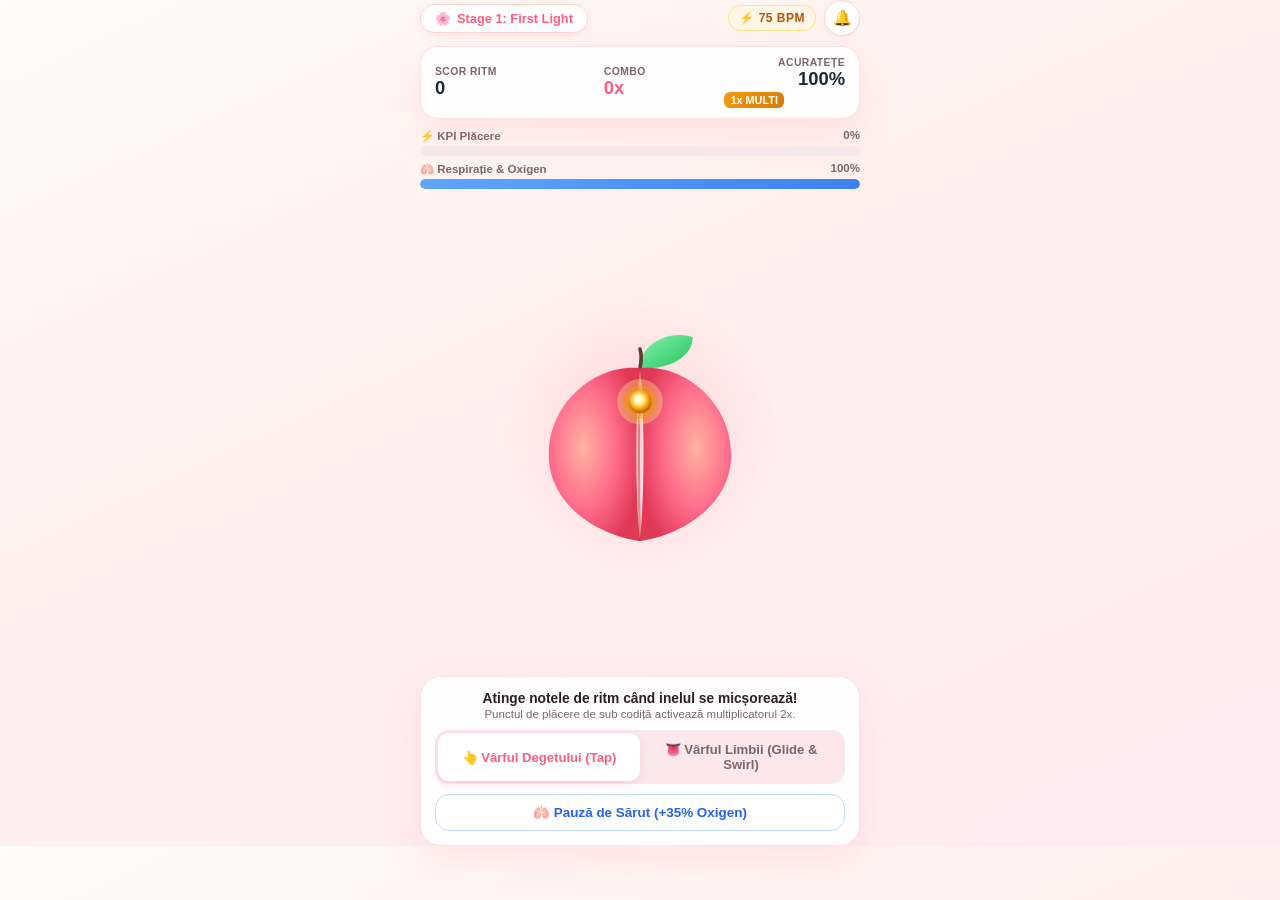
==== peach-sensory-symphony.html @ c65e5001 "Add files via upload" ====
<!DOCTYPE html>
<html lang="ro">
<head>
  <meta charset="UTF-8">
  <meta name="viewport" content="width=device-width, initial-scale=1.0, maximum-scale=1.0, user-scalable=no, viewport-fit=cover">
  <title>Peach Sensory Symphony • Rhythm & Mastery</title>
  <style>
/* style.css - Luxury Pastel Rhythm Aesthetics for Peach Sensory Symphony */

:root {
  --bg-gradient: linear-gradient(155deg, #fffbf8 0%, #fff0ec 40%, #ffebf3 100%);
  --card-bg: rgba(255, 255, 255, 0.9);
  --card-border: rgba(255, 210, 215, 0.7);
  --shadow-main: 0 14px 35px rgba(255, 130, 140, 0.15);
  
  --primary-rose: #ff5e7e;
  --peach-warm: #ff8a7a;
  --gold-shimmer: #f59e0b;
  --gold-glow: rgba(245, 158, 11, 0.45);
  --mint-accent: #10b981;
  --danger-breath: #ef4444;
  --text-dark: #2e1c20;
  --text-muted: #7d656a;
  
  --font-main: -apple-system, BlinkMacSystemFont, "Segoe UI", Roboto, "Helvetica Neue", sans-serif;
  --font-serif: "Playfair Display", Georgia, serif;
}

* {
  box-sizing: border-box;
  margin: 0;
  padding: 0;
  -webkit-tap-highlight-color: transparent;
  user-select: none;
  -webkit-user-select: none;
}

body {
  font-family: var(--font-main);
  background: var(--bg-gradient);
  color: var(--text-dark);
  min-height: 100vh;
  min-height: -webkit-fill-available;
  display: flex;
  justify-content: center;
  align-items: center;
  padding: env(safe-area-inset-top, 12px) 14px env(safe-area-inset-bottom, 16px) 14px;
  overflow-x: hidden;
  touch-action: manipulation;
}

#symphony-app {
  width: 100%;
  max-width: 440px;
  min-height: 94vh;
  display: flex;
  flex-direction: column;
  justify-content: space-between;
  position: relative;
}

/* ========================================= */
/* TOP HUD: STAGE, BPM & DASHBOARD           */
/* ========================================= */
.top-hud {
  display: flex;
  flex-direction: column;
  gap: 10px;
  margin-bottom: 8px;
}

.hud-header-row {
  display: flex;
  justify-content: space-between;
  align-items: center;
}

.stage-pill {
  background: #ffffff;
  border: 1.5px solid #ffd4cc;
  padding: 6px 14px;
  border-radius: 20px;
  font-size: 0.8rem;
  font-weight: 800;
  color: var(--primary-rose);
  box-shadow: 0 2px 8px rgba(255, 94, 126, 0.12);
  display: flex;
  align-items: center;
  gap: 6px;
}

.hud-actions {
  display: flex;
  align-items: center;
  gap: 8px;
}

.bpm-indicator {
  background: #fff6e5;
  border: 1px solid #fde68a;
  color: #b45309;
  font-size: 0.75rem;
  font-weight: 800;
  padding: 5px 10px;
  border-radius: 12px;
  letter-spacing: 0.5px;
}

.icon-button {
  background: #ffffff;
  border: 1px solid #ffd4cc;
  border-radius: 50%;
  width: 36px;
  height: 36px;
  display: flex;
  align-items: center;
  justify-content: center;
  cursor: pointer;
  font-size: 0.95rem;
  box-shadow: 0 2px 6px rgba(0,0,0,0.04);
}

.icon-button:active {
  transform: scale(0.92);
}

/* Score, Combo & Accuracy Grid */
.stats-dashboard {
  background: var(--card-bg);
  backdrop-filter: blur(14px);
  border: 1px solid var(--card-border);
  border-radius: 18px;
  padding: 10px 14px;
  display: grid;
  grid-template-columns: 1.4fr 1fr 1fr;
  align-items: center;
  box-shadow: var(--shadow-main);
}

.stat-box {
  display: flex;
  flex-direction: column;
}

.stat-label {
  font-size: 0.65rem;
  font-weight: 700;
  color: var(--text-muted);
  text-transform: uppercase;
  letter-spacing: 0.4px;
}

.stat-value {
  font-size: 1.15rem;
  font-weight: 800;
  color: #1f2937;
  font-variant-numeric: tabular-nums;
}

.stat-box.combo .stat-value {
  color: var(--primary-rose);
  transition: transform 0.1s;
}

.stat-box.combo.hype .stat-value {
  animation: comboPulse 0.4s ease;
  color: #ec4899;
}

@keyframes comboPulse {
  0% { transform: scale(1); }
  50% { transform: scale(1.25); }
  100% { transform: scale(1); }
}

.multiplier-tag {
  background: linear-gradient(135deg, #f59e0b 0%, #d97706 100%);
  color: white;
  font-size: 0.68rem;
  font-weight: 800;
  padding: 2px 6px;
  border-radius: 6px;
  align-self: flex-start;
  margin-top: 2px;
}

/* Dual Resource Gauges (Pleasure/KPI & Breath) */
.gauges-container {
  display: flex;
  flex-direction: column;
  gap: 6px;
}

.gauge-wrap {
  display: flex;
  flex-direction: column;
  gap: 3px;
}

.gauge-header {
  display: flex;
  justify-content: space-between;
  font-size: 0.72rem;
  font-weight: 700;
  color: var(--text-muted);
}

.gauge-bar-bg {
  height: 10px;
  background: #f5e8e8;
  border-radius: 8px;
  overflow: hidden;
  position: relative;
}

.gauge-bar-fill {
  height: 100%;
  border-radius: 8px;
  transition: width 0.2s cubic-bezier(0.1, 0.6, 0.3, 1);
}

.gauge-bar-fill.pleasure {
  background: linear-gradient(90deg, #ff9a8b 0%, #ff5e7e 60%, #ff70a6 100%);
  width: 0%;
}

.gauge-bar-fill.breath {
  background: linear-gradient(90deg, #60a5fa 0%, #3b82f6 100%);
  width: 100%;
}

.gauge-bar-fill.breath.danger {
  background: var(--danger-breath);
  animation: shakeWarning 0.6s infinite ease-in-out;
}

@keyframes shakeWarning {
  0%, 100% { opacity: 1; }
  50% { opacity: 0.65; }
}

/* ========================================= */
/* CENTER RHYTHM STAGE: THE SENSORY PEACH    */
/* ========================================= */
.rhythm-stage {
  flex: 1;
  display: flex;
  flex-direction: column;
  align-items: center;
  justify-content: center;
  position: relative;
  min-height: 310px;
  touch-action: none;
}

/* Dynamic Aura around the peach */
.peach-ambient-aura {
  position: absolute;
  width: 280px;
  height: 280px;
  border-radius: 50%;
  background: radial-gradient(circle, rgba(255, 140, 160, 0.28) 0%, rgba(255, 230, 235, 0) 70%);
  animation: ambientBeat 1.8s infinite ease-in-out;
  pointer-events: none;
}

@keyframes ambientBeat {
  0%, 100% { transform: scale(1); opacity: 0.6; }
  50% { transform: scale(1.1); opacity: 0.9; }
}

/* SVG Peach Interactive Container */
.peach-interactive-wrap {
  width: 240px;
  height: 240px;
  position: relative;
  z-index: 2;
  cursor: pointer;
  transition: transform 0.1s ease;
}

.peach-interactive-wrap.jiggle {
  animation: peachBounce 0.25s cubic-bezier(0.18, 0.89, 0.32, 1.28);
}

@keyframes peachBounce {
  0% { transform: scale(1, 1); }
  40% { transform: scale(1.08, 0.92); }
  75% { transform: scale(0.95, 1.05); }
  100% { transform: scale(1, 1); }
}

/* Left & Right Cheeks */
.cheek-zone {
  cursor: pointer;
  transition: fill 0.15s, filter 0.15s;
}

.cheek-zone:active {
  filter: brightness(1.12);
}

/* ========================================= */
/* THE PLEASURE SPOT (CENTRAL JEWEL BELOW STEM) */
/* ========================================= */
.pleasure-spot-group {
  cursor: pointer;
  position: relative;
}

.pleasure-spot-aura {
  transform-origin: 100px 72px;
  animation: pleasurePulse 1.6s infinite ease-in-out;
}

@keyframes pleasurePulse {
  0%, 100% { transform: scale(1); opacity: 0.7; }
  50% { transform: scale(1.35); opacity: 1; filter: drop-shadow(0 0 10px #f59e0b); }
}

.pleasure-spot-core {
  fill: radial-gradient(circle, #fff3b0 0%, #f59e0b 60%, #d97706 100%);
  filter: drop-shadow(0 2px 6px rgba(217, 119, 6, 0.5));
  transition: transform 0.1s, fill 0.2s;
}

.pleasure-spot-core:active {
  transform: scale(0.92);
}

.pleasure-spot-core.overheated {
  fill: #dc2626 !important;
  animation: burnFlicker 0.4s infinite alternate;
}

@keyframes burnFlicker {
  from { filter: drop-shadow(0 0 12px #dc2626); }
  to { filter: drop-shadow(0 0 4px #b91c1c); }
}

/* Swirl Guide Rotation Ring for Pleasure Spot */
.swirl-guide-ring {
  position: absolute;
  top: 52px;
  left: 80px;
  width: 40px;
  height: 40px;
  border: 2px dashed #f59e0b;
  border-radius: 50%;
  pointer-events: none;
  animation: rotateSwirl 3s linear infinite;
  display: none;
}

@keyframes rotateSwirl {
  from { transform: rotate(0deg); }
  to { transform: rotate(360deg); }
}

/* Rating Popups (PERFECT / GREAT / MISS) */
.rating-popup {
  position: absolute;
  top: 40%;
  left: 50%;
  transform: translate(-50%, -50%);
  font-weight: 900;
  font-size: 1.4rem;
  letter-spacing: 1px;
  pointer-events: none;
  z-index: 50;
  animation: ratingAnim 0.6s ease-out forwards;
}

.rating-popup.perfect {
  color: #f59e0b;
  text-shadow: 0 2px 12px rgba(245, 158, 11, 0.5);
}

.rating-popup.great {
  color: #10b981;
  text-shadow: 0 2px 10px rgba(16, 185, 129, 0.4);
}

.rating-popup.miss {
  color: #ef4444;
  text-shadow: 0 2px 10px rgba(239, 68, 68, 0.4);
}

.rating-popup.overheat {
  color: #b91c1c;
  background: #fee2e2;
  border: 1px solid #fca5a5;
  padding: 4px 10px;
  border-radius: 12px;
  font-size: 0.9rem;
}

@keyframes ratingAnim {
  0% { transform: translate(-50%, -30%) scale(0.6); opacity: 0; }
  35% { transform: translate(-50%, -55%) scale(1.2); opacity: 1; }
  100% { transform: translate(-50%, -85%) scale(1); opacity: 0; }
}

/* Approach Ring for Rhythm Nodes */
.rhythm-approach-ring {
  position: absolute;
  border-radius: 50%;
  border: 2.5px solid var(--primary-rose);
  pointer-events: none;
  z-index: 20;
  box-shadow: 0 0 10px rgba(255, 94, 126, 0.4);
}

/* ========================================= */
/* BOTTOM CONTROLS: TOOLS & ABILITIES        */
/* ========================================= */
.bottom-controls-card {
  background: var(--card-bg);
  backdrop-filter: blur(14px);
  border: 1px solid var(--card-border);
  border-radius: 20px;
  padding: 14px;
  box-shadow: var(--shadow-main);
  margin-top: 8px;
}

.instruction-bar {
  text-align: center;
  margin-bottom: 10px;
}

.instruction-title {
  font-size: 0.86rem;
  font-weight: 800;
  color: var(--text-dark);
}

.instruction-sub {
  font-size: 0.72rem;
  color: var(--text-muted);
  margin-top: 2px;
}

/* Tool Segmented Toggle (👆 Deget vs 👅 Limbă) */
.tool-selector-bar {
  display: flex;
  background: #fae8eb;
  padding: 3px;
  border-radius: 14px;
  margin-bottom: 10px;
}

.tool-tab-btn {
  flex: 1;
  padding: 9px;
  border: none;
  background: transparent;
  border-radius: 11px;
  font-size: 0.82rem;
  font-weight: 700;
  color: var(--text-muted);
  cursor: pointer;
  display: flex;
  align-items: center;
  justify-content: center;
  gap: 6px;
  transition: all 0.2s;
}

.tool-tab-btn.active {
  background: #ffffff;
  color: var(--primary-rose);
  box-shadow: 0 3px 8px rgba(255, 94, 126, 0.18);
}

/* Catch Breath / Recovery Button */
.btn-breath-recovery {
  width: 100%;
  background: #ffffff;
  color: #2563eb;
  border: 1.5px solid #bfdbfe;
  border-radius: 14px;
  padding: 10px;
  font-size: 0.84rem;
  font-weight: 700;
  display: flex;
  align-items: center;
  justify-content: center;
  gap: 6px;
  cursor: pointer;
  transition: background 0.15s;
}

.btn-breath-recovery:active {
  background: #eff6ff;
}

/* Next Level Action Button */
.btn-level-action {
  width: 100%;
  background: linear-gradient(135deg, #ff5e7e 0%, #ff8a7a 100%);
  color: white;
  border: none;
  border-radius: 16px;
  padding: 13px;
  font-size: 0.95rem;
  font-weight: 800;
  display: flex;
  align-items: center;
  justify-content: center;
  gap: 8px;
  cursor: pointer;
  box-shadow: 0 6px 18px rgba(255, 94, 126, 0.35);
  margin-top: 8px;
  transition: transform 0.15s;
}

.btn-level-action:active {
  transform: scale(0.97);
}

/* Particles Canvas */
#particles-canvas {
  position: fixed;
  top: 0; left: 0;
  width: 100vw; height: 100vh;
  pointer-events: none;
  z-index: 9999;
}

/* ========================================= */
/* VICTORY & GRADE CERTIFICATE MODAL         */
/* ========================================= */
.modal-overlay {
  display: none;
  position: fixed;
  top: 0; left: 0; right: 0; bottom: 0;
  background: rgba(35, 20, 25, 0.75);
  backdrop-filter: blur(8px);
  z-index: 20000;
  justify-content: center;
  align-items: center;
  padding: 16px;
}

.modal-overlay.open {
  display: flex;
}

.cert-card {
  background: #fffdfa;
  width: 100%;
  max-width: 390px;
  border-radius: 24px;
  padding: 22px 18px;
  border: 2px solid #ecd7b7;
  box-shadow: 0 20px 50px rgba(0, 0, 0, 0.3);
  text-align: center;
  animation: certPop 0.35s cubic-bezier(0.18, 0.89, 0.32, 1.28);
}

@keyframes certPop {
  0% { transform: scale(0.85); opacity: 0; }
  100% { transform: scale(1); opacity: 1; }
}

.rank-badge {
  display: inline-block;
  background: linear-gradient(135deg, #f59e0b 0%, #d97706 100%);
  color: white;
  font-size: 1.1rem;
  font-weight: 900;
  padding: 6px 18px;
  border-radius: 20px;
  margin-bottom: 12px;
  box-shadow: 0 4px 15px rgba(245, 158, 11, 0.4);
}

.cert-title {
  font-family: var(--font-serif);
  font-size: 1.35rem;
  font-weight: 800;
  color: #3b2212;
  margin-bottom: 6px;
}

.cert-subtitle {
  font-size: 0.82rem;
  color: #6b4d3d;
  line-height: 1.45;
  margin-bottom: 14px;
}

.stats-summary-grid {
  display: grid;
  grid-template-columns: 1fr 1fr 1fr;
  background: #fff7eb;
  border: 1px solid #fed7aa;
  border-radius: 14px;
  padding: 10px;
  margin-bottom: 14px;
}

.summary-item {
  display: flex;
  flex-direction: column;
}

.summary-item .num {
  font-size: 1.1rem;
  font-weight: 800;
  color: #b45309;
}

.summary-item .desc {
  font-size: 0.65rem;
  font-weight: 700;
  color: #92400e;
  text-transform: uppercase;
}

.signature-box {
  background: #ffffff;
  border: 1.5px dashed #fed7aa;
  border-radius: 12px;
  padding: 6px;
  margin-bottom: 14px;
}

#signature-canvas {
  width: 100%;
  height: 75px;
  display: block;
  touch-action: none;
}

</style>
  <link rel="preconnect" href="https://fonts.googleapis.com">
  <link rel="preconnect" href="https://fonts.gstatic.com" crossorigin>
  <link href="https://fonts.googleapis.com/css2?family=Playfair+Display:ital,wght@0,700;0,900;1,600&display=swap" rel="stylesheet">
  <meta name="apple-mobile-web-app-capable" content="yes">
  <meta name="apple-mobile-web-app-status-bar-style" content="black-translucent">
  <meta name="theme-color" content="#fff8f5">
</head>
<body>

  <!-- Background Particle Effects Layer -->
  <canvas id="particles-canvas"></canvas>

  <div id="symphony-app">
    <!-- ========================================= -->
    <!-- TOP HUD: STAGE, BPM & LIVE STATS          -->
    <!-- ========================================= -->
    <header class="top-hud">
      <div class="hud-header-row">
        <div class="stage-pill" id="stage-pill">
          <span>🌸</span>
          <span id="stage-title-text">Stage 1: First Light</span>
        </div>
        <div class="hud-actions">
          <div class="bpm-indicator" id="bpm-indicator">⚡ 75 BPM</div>
          <button id="btn-audio-toggle" class="icon-button" title="Sunet">🔔</button>
        </div>
      </div>

      <!-- Stats: Score, Combo & Accuracy -->
      <div class="stats-dashboard">
        <div class="stat-box">
          <span class="stat-label">Scor Ritm</span>
          <span class="stat-value" id="val-score">0</span>
        </div>

        <div class="stat-box combo" id="stat-combo-box">
          <span class="stat-label">Combo</span>
          <span class="stat-value" id="val-combo">0x</span>
        </div>

        <div class="stat-box" style="align-items: flex-end;">
          <span class="stat-label">Acuratețe</span>
          <span class="stat-value" id="val-accuracy">100%</span>
          <span class="multiplier-tag" id="val-multiplier">1x MULTI</span>
        </div>
      </div>

      <!-- Dual Resource Gauges: Pleasure / KPI & Breath -->
      <div class="gauges-container">
        <div class="gauge-wrap">
          <div class="gauge-header">
            <span>⚡ KPI Plăcere</span>
            <span id="label-kpi-val">0%</span>
          </div>
          <div class="gauge-bar-bg">
            <div id="bar-pleasure" class="gauge-bar-fill pleasure"></div>
          </div>
        </div>

        <div class="gauge-wrap">
          <div class="gauge-header">
            <span>🫁 Respirație & Oxigen</span>
            <span id="label-breath-val">100%</span>
          </div>
          <div class="gauge-bar-bg">
            <div id="bar-breath" class="gauge-bar-fill breath"></div>
          </div>
        </div>
      </div>
    </header>

    <!-- ========================================= -->
    <!-- CENTER STAGE: THE SENSORY PEACH           -->
    <!-- ========================================= -->
    <main class="rhythm-stage" id="rhythm-stage">
      <div class="peach-ambient-aura"></div>

      <!-- Rating Popup Feedback Container (*PERFECT!*, *GREAT!*, *MISS*) -->
      <div id="rating-container"></div>

      <!-- Rhythm Approach Rings & Node Layer -->
      <div id="rhythm-nodes-layer" style="position:absolute; width:100%; height:100%; pointer-events:none; z-index:15;"></div>

      <div class="peach-interactive-wrap" id="peach-interactive-wrap">
        <svg viewBox="0 0 200 200" width="100%" height="100%" id="peach-svg">
          <defs>
            <!-- Gradient for Left Cheek -->
            <radialGradient id="grad-left" cx="38%" cy="46%" r="65%">
              <stop offset="0%" stop-color="#ffb3a1" />
              <stop offset="55%" stop-color="#ff6b8b" />
              <stop offset="100%" stop-color="#e03856" />
            </radialGradient>

            <!-- Gradient for Right Cheek -->
            <radialGradient id="grad-right" cx="62%" cy="46%" r="65%">
              <stop offset="0%" stop-color="#ffb3a1" />
              <stop offset="55%" stop-color="#ff6b8b" />
              <stop offset="100%" stop-color="#e03856" />
            </radialGradient>

            <!-- Gold/Pearl Shimmer for the Pleasure Spot -->
            <radialGradient id="grad-pleasure-spot" cx="45%" cy="40%" r="60%">
              <stop offset="0%" stop-color="#ffffff" />
              <stop offset="35%" stop-color="#fef08a" />
              <stop offset="70%" stop-color="#f59e0b" />
              <stop offset="100%" stop-color="#b45309" />
            </radialGradient>

            <!-- Leaf Gradient -->
            <linearGradient id="grad-leaf" x1="0%" y1="0%" x2="100%" y2="100%">
              <stop offset="0%" stop-color="#86efac" />
              <stop offset="100%" stop-color="#22c55e" />
            </linearGradient>
          </defs>

          <!-- Stem & Leaf -->
          <g class="peach-stem-group">
            <path d="M 100 46 C 100 24, 126 14, 144 20 C 144 36, 124 48, 100 46 Z" fill="url(#grad-leaf)" />
            <path d="M 100 46 Q 102 36 100 30" stroke="#5c3d2e" stroke-width="3" stroke-linecap="round" fill="none" />
          </g>

          <!-- Zone 1: Left Cheek (🍓) -->
          <path id="peach-left" class="cheek-zone"
                d="M 100 46 C 64 42, 24 74, 24 118 C 24 162, 68 186, 100 190 C 96 150, 96 82, 100 46 Z"
                fill="url(#grad-left)" />

          <!-- Zone 2: Right Cheek (🍑) -->
          <path id="peach-right" class="cheek-zone"
                d="M 100 46 C 136 42, 176 74, 176 118 C 176 162, 132 186, 100 190 C 104 150, 104 82, 100 46 Z"
                fill="url(#grad-right)" />

          <!-- Central Cleft Shadow -->
          <path d="M 100 46 Q 98 118 100 190" stroke="#b91c1c" stroke-width="2" fill="none" opacity="0.45" />

          <!-- ============================================== -->
          <!-- ZONE 3: THE PLEASURE SPOT (RIGHT BELOW STEM)   -->
          <!-- ============================================== -->
          <g id="pleasure-spot-group" class="pleasure-spot-group">
            <!-- Pulsing Golden Aura -->
            <circle class="pleasure-spot-aura" cx="100" cy="74" r="19" fill="#fef08a" opacity="0.35" />
            <circle class="pleasure-spot-aura" cx="100" cy="74" r="14" fill="#f59e0b" opacity="0.45" />

            <!-- Core Jewel Spot -->
            <circle id="pleasure-spot-core" class="pleasure-spot-core" cx="100" cy="74" r="9.5" fill="url(#grad-pleasure-spot)" />

            <!-- Star Highlight -->
            <circle cx="98" cy="71.5" r="2.2" fill="#ffffff" opacity="0.9" />
          </g>
        </svg>

        <!-- Swirl Guide Ring Overlay for Stage 2+ -->
        <div id="swirl-guide-ring" class="swirl-guide-ring"></div>
      </div>
    </main>

    <!-- ========================================= -->
    <!-- BOTTOM CONTROLS & DYNAMIC INSTRUCTIONS    -->
    <!-- ========================================= -->
    <footer class="bottom-controls-card">
      <div class="instruction-bar">
        <div class="instruction-title" id="instruction-title">Atinge notele de ritm când inelul se micșorează!</div>
        <div class="instruction-sub" id="instruction-sub">Punctul de plăcere de sub codiță activează multiplicatorul 2x.</div>
      </div>

      <!-- Tool Switcher: 👆 Deget vs 👅 Limbă -->
      <div class="tool-selector-bar">
        <button id="tab-finger" class="tool-tab-btn active">
          <span>👆 Vârful Degetului (Tap)</span>
        </button>
        <button id="tab-tongue" class="tool-tab-btn">
          <span>👅 Vârful Limbii (Glide & Swirl)</span>
        </button>
      </div>

      <!-- Breath Catch Button -->
      <button id="btn-breath-catch" class="btn-breath-recovery">
        <span>🫁 Pauză de Sărut (+35% Oxigen)</span>
      </button>

      <!-- Stage Progression Button -->
      <button id="btn-next-stage" class="btn-level-action" style="display: none;">
        <span id="btn-next-stage-text">Treci la Etapa Următoare</span>
        <span>✨</span>
      </button>
    </footer>
  </div>

  <!-- ========================================= -->
  <!-- VICTORY & GRADE CERTIFICATE MODAL         -->
  <!-- ========================================= -->
  <div class="modal-overlay" id="victory-modal">
    <div class="cert-card">
      <div class="rank-badge" id="modal-rank-badge">★ S RANK • EXCELLENT ★</div>
      <h2 class="cert-title">Acord de Ritm Îndeplinit</h2>
      <p class="cert-subtitle">
        Toate cele 5 etape ale simfoniei senzoriale au fost desăvârșite! KPI 100% atins cu brio.
      </p>

      <div class="stats-summary-grid">
        <div class="summary-item">
          <span class="num" id="modal-final-score">0</span>
          <span class="desc">Scor Total</span>
        </div>
        <div class="summary-item">
          <span class="num" id="modal-max-combo">0x</span>
          <span class="desc">Max Combo</span>
        </div>
        <div class="summary-item">
          <span class="num" id="modal-final-accuracy">100%</span>
          <span class="desc">Acuratețe</span>
        </div>
      </div>

      <div class="signature-box">
        <div style="font-size:0.75rem; color:#8d6e63; font-weight:700; margin-bottom:4px; display:flex; justify-content:space-between;">
          <span>Semnătura Clientului Activ (Otter):</span>
          <button id="btn-clear-sig" style="background:none; border:none; color:var(--primary-rose); font-size:0.75rem; font-weight:700; cursor:pointer;">Șterge</button>
        </div>
        <canvas id="signature-canvas" width="340" height="75"></canvas>
      </div>

      <button id="btn-sign-complete" class="btn-level-action" style="width:100%; margin-top:0;">
        <span>Aprobă & Validează Parteneriatul</span>
        <span>💮</span>
      </button>
    </div>
  </div>

  <!-- Scripts -->
  <script>
// audio.js - Advanced Procedural Synthesizer & Rhythm Engine for Peach Sensory Symphony

class SymphonyAudioEngine {
  constructor() {
    this.ctx = null;
    this.isMuted = false;
    this.bpm = 75;
    this.isPlayingBeat = false;
    this.beatInterval = null;
    this.currentStep = 0;
  }

  init() {
    if (!this.ctx) {
      const AudioContext = window.AudioContext || window.webkitAudioContext;
      this.ctx = new AudioContext();
    }
    if (this.ctx.state === 'suspended') {
      this.ctx.resume();
    }
  }

  toggleMute() {
    this.isMuted = !this.isMuted;
    if (this.isMuted && this.isPlayingBeat) {
      this.stopBeatLoop();
    }
    return this.isMuted;
  }

  setBPM(newBPM) {
    this.bpm = newBPM;
    if (this.isPlayingBeat) {
      this.stopBeatLoop();
      this.startBeatLoop();
    }
  }

  // --- Procedural Rhythm Percussion & Harmony ---

  playKick(time) {
    if (this.isMuted) return;
    const osc = this.ctx.createOscillator();
    const gain = this.ctx.createGain();

    osc.type = 'sine';
    osc.frequency.setValueAtTime(120, time);
    osc.frequency.exponentialRampToValueAtTime(32, time + 0.18);

    gain.gain.setValueAtTime(0.35, time);
    gain.gain.exponentialRampToValueAtTime(0.001, time + 0.18);

    osc.connect(gain);
    gain.connect(this.ctx.destination);

    osc.start(time);
    osc.stop(time + 0.18);
  }

  playSnare(time) {
    if (this.isMuted) return;
    // Noise buffer for snap
    const bufferSize = this.ctx.sampleRate * 0.08;
    const buffer = this.ctx.createBuffer(1, bufferSize, this.ctx.sampleRate);
    const data = buffer.getChannelData(0);
    for (let i = 0; i < bufferSize; i++) {
      data[i] = Math.random() * 2 - 1;
    }
    const noise = this.ctx.createBufferSource();
    noise.buffer = buffer;

    const noiseGain = this.ctx.createGain();
    noiseGain.gain.setValueAtTime(0.2, time);
    noiseGain.gain.exponentialRampToValueAtTime(0.01, time + 0.08);

    noise.connect(noiseGain);
    noiseGain.connect(this.ctx.destination);
    noise.start(time);
  }

  playChordPad(step, time) {
    if (this.isMuted) return;
    // Warm morning lo-fi progression: Fmaj7 -> Cmaj7 -> Dm7 -> Gsus4
    const progressions = [
      [349.23, 440.00, 523.25, 659.25], // Fmaj7
      [261.63, 329.63, 392.00, 493.88], // Cmaj7
      [293.66, 349.23, 440.00, 523.25], // Dm7
      [392.00, 440.00, 523.25, 587.33]  // Gsus4
    ];
    const chord = progressions[Math.floor((step / 4) % 4)];
    chord.forEach((freq, idx) => {
      const osc = this.ctx.createOscillator();
      const gain = this.ctx.createGain();

      osc.type = 'triangle';
      osc.frequency.setValueAtTime(freq, time);

      gain.gain.setValueAtTime(0.04, time);
      gain.gain.exponentialRampToValueAtTime(0.0001, time + 0.6);

      osc.connect(gain);
      gain.connect(this.ctx.destination);

      osc.start(time);
      osc.stop(time + 0.6);
    });
  }

  startBeatLoop() {
    if (this.isPlayingBeat) return;
    this.init();
    this.isPlayingBeat = true;

    const intervalMs = (60 / this.bpm) * 1000;
    this.beatInterval = setInterval(() => {
      if (this.isMuted) return;
      const now = this.ctx.currentTime;
      const step = this.currentStep % 16;

      // Kick on beats 0, 4, 8, 12
      if (step % 4 === 0) {
        this.playKick(now);
      }
      // Snare on beats 2, 6, 10, 14
      if (step % 4 === 2) {
        this.playSnare(now);
      }
      // Chord pad every 4 beats
      if (step % 4 === 0) {
        this.playChordPad(step, now);
      }

      this.currentStep++;
    }, intervalMs);
  }

  stopBeatLoop() {
    this.isPlayingBeat = false;
    if (this.beatInterval) {
      clearInterval(this.beatInterval);
      this.beatInterval = null;
    }
  }

  // --- Hit Rating Sound Effects ---

  playPerfectHit() {
    if (this.isMuted) return;
    this.init();
    const now = this.ctx.currentTime;

    const osc = this.ctx.createOscillator();
    const gain = this.ctx.createGain();

    osc.type = 'sine';
    osc.frequency.setValueAtTime(783.99, now); // G5
    osc.frequency.exponentialRampToValueAtTime(1046.50, now + 0.08); // C6

    gain.gain.setValueAtTime(0.28, now);
    gain.gain.exponentialRampToValueAtTime(0.001, now + 0.15);

    osc.connect(gain);
    gain.connect(this.ctx.destination);

    osc.start(now);
    osc.stop(now + 0.15);
  }

  playGreatHit() {
    if (this.isMuted) return;
    this.init();
    const now = this.ctx.currentTime;

    const osc = this.ctx.createOscillator();
    const gain = this.ctx.createGain();

    osc.type = 'sine';
    osc.frequency.setValueAtTime(659.25, now); // E5

    gain.gain.setValueAtTime(0.2, now);
    gain.gain.exponentialRampToValueAtTime(0.001, now + 0.12);

    osc.connect(gain);
    gain.connect(this.ctx.destination);

    osc.start(now);
    osc.stop(now + 0.12);
  }

  playMiss() {
    if (this.isMuted) return;
    this.init();
    const now = this.ctx.currentTime;

    const osc = this.ctx.createOscillator();
    const gain = this.ctx.createGain();

    osc.type = 'sawtooth';
    osc.frequency.setValueAtTime(180, now);
    osc.frequency.exponentialRampToValueAtTime(80, now + 0.15);

    gain.gain.setValueAtTime(0.15, now);
    gain.gain.exponentialRampToValueAtTime(0.001, now + 0.16);

    osc.connect(gain);
    gain.connect(this.ctx.destination);

    osc.start(now);
    osc.stop(now + 0.16);
  }

  // Specialized: Pleasure Spot Shimmer Sound
  playPleasureSpotShimmer() {
    if (this.isMuted) return;
    this.init();
    const now = this.ctx.currentTime;

    const sparkleFreqs = [1174.66, 1318.51, 1567.98, 1760.00];
    sparkleFreqs.forEach((freq, idx) => {
      const osc = this.ctx.createOscillator();
      const gain = this.ctx.createGain();

      osc.type = 'sine';
      osc.frequency.setValueAtTime(freq, now + idx * 0.04);

      gain.gain.setValueAtTime(0.18, now + idx * 0.04);
      gain.gain.exponentialRampToValueAtTime(0.001, now + idx * 0.04 + 0.25);

      osc.connect(gain);
      gain.connect(this.ctx.destination);

      osc.start(now + idx * 0.04);
      osc.stop(now + idx * 0.04 + 0.25);
    });
  }

  // Specialized: Tongue Glide Tone
  playGlideTone(pitch = 440) {
    if (this.isMuted) return;
    this.init();
    const now = this.ctx.currentTime;

    const osc = this.ctx.createOscillator();
    const gain = this.ctx.createGain();

    osc.type = 'triangle';
    osc.frequency.setValueAtTime(pitch, now);
    osc.frequency.linearRampToValueAtTime(pitch * 1.25, now + 0.1);

    gain.gain.setValueAtTime(0.1, now);
    gain.gain.exponentialRampToValueAtTime(0.001, now + 0.12);

    osc.connect(gain);
    gain.connect(this.ctx.destination);

    osc.start(now);
    osc.stop(now + 0.12);
  }

  // Heartbeat pulse sound
  playHeartbeat() {
    if (this.isMuted) return;
    this.init();
    const now = this.ctx.currentTime;

    [0, 0.12].forEach((offset, idx) => {
      const osc = this.ctx.createOscillator();
      const gain = this.ctx.createGain();

      osc.type = 'sine';
      osc.frequency.setValueAtTime(idx === 0 ? 80 : 65, now + offset);
      osc.frequency.exponentialRampToValueAtTime(36, now + offset + 0.09);

      gain.gain.setValueAtTime(0.3, now + offset);
      gain.gain.exponentialRampToValueAtTime(0.001, now + offset + 0.1);

      osc.connect(gain);
      gain.connect(this.ctx.destination);

      osc.start(now + offset);
      osc.stop(now + offset + 0.1);
    });
  }

  // Grand Climax Victory Chime
  playVictoryFanfare() {
    if (this.isMuted) return;
    this.init();
    const now = this.ctx.currentTime;

    const chords = [523.25, 659.25, 783.99, 987.77, 1046.50, 1318.51, 1567.98];
    chords.forEach((freq, idx) => {
      const osc = this.ctx.createOscillator();
      const gain = this.ctx.createGain();

      osc.type = 'triangle';
      osc.frequency.setValueAtTime(freq, now + idx * 0.08);

      gain.gain.setValueAtTime(0.22, now + idx * 0.08);
      gain.gain.exponentialRampToValueAtTime(0.001, now + idx * 0.08 + 0.6);

      osc.connect(gain);
      gain.connect(this.ctx.destination);

      osc.start(now + idx * 0.08);
      osc.stop(now + idx * 0.08 + 0.6);
    });
  }
}

window.symphonyAudio = new SymphonyAudioEngine();


// game.js - Rhythm Engine & Mechanics for Peach Sensory Symphony

document.addEventListener('DOMContentLoaded', () => {
  // DOM References
  const stageTitleText = document.getElementById('stage-title-text');
  const bpmIndicator = document.getElementById('bpm-indicator');
  const btnAudioToggle = document.getElementById('btn-audio-toggle');

  const valScore = document.getElementById('val-score');
  const valCombo = document.getElementById('val-combo');
  const statComboBox = document.getElementById('stat-combo-box');
  const valAccuracy = document.getElementById('val-accuracy');
  const valMultiplier = document.getElementById('val-multiplier');

  const barPleasure = document.getElementById('bar-pleasure');
  const labelKpiVal = document.getElementById('label-kpi-val');
  const barBreath = document.getElementById('bar-breath');
  const labelBreathVal = document.getElementById('label-breath-val');

  const rhythmStage = document.getElementById('rhythm-stage');
  const peachWrap = document.getElementById('peach-interactive-wrap');
  const peachLeft = document.getElementById('peach-left');
  const peachRight = document.getElementById('peach-right');
  const pleasureSpotGroup = document.getElementById('pleasure-spot-group');
  const pleasureSpotCore = document.getElementById('pleasure-spot-core');
  const swirlGuideRing = document.getElementById('swirl-guide-ring');
  const ratingContainer = document.getElementById('rating-container');
  const nodesLayer = document.getElementById('rhythm-nodes-layer');

  const instructionTitle = document.getElementById('instruction-title');
  const instructionSub = document.getElementById('instruction-sub');
  const tabFinger = document.getElementById('tab-finger');
  const tabTongue = document.getElementById('tab-tongue');
  const btnBreathCatch = document.getElementById('btn-breath-catch');
  const btnNextStage = document.getElementById('btn-next-stage');
  const btnNextStageText = document.getElementById('btn-next-stage-text');

  const victoryModal = document.getElementById('victory-modal');
  const modalRankBadge = document.getElementById('modal-rank-badge');
  const modalFinalScore = document.getElementById('modal-final-score');
  const modalMaxCombo = document.getElementById('modal-max-combo');
  const modalFinalAccuracy = document.getElementById('modal-final-accuracy');
  const sigCanvas = document.getElementById('signature-canvas');
  const btnClearSig = document.getElementById('btn-clear-sig');
  const btnSignComplete = document.getElementById('btn-sign-complete');

  // Particle Canvas
  const partCanvas = document.getElementById('particles-canvas');
  const partCtx = partCanvas.getContext('2d');
  let particles = [];

  function resizeCanvases() {
    partCanvas.width = window.innerWidth;
    partCanvas.height = window.innerHeight;
    sigCanvas.width = sigCanvas.clientWidth;
    sigCanvas.height = sigCanvas.clientHeight;
  }
  window.addEventListener('resize', resizeCanvases);
  resizeCanvases();

  // Stage Configs (5 Progressive Levels)
  const STAGES = [
    {
      level: 1,
      name: 'Stage 1: First Light',
      bpm: 75,
      targetKpi: 20,
      noteIntervalMs: 1200,
      introText: 'Atinge obrajii stâng și drept când cercul de ritm se micșorează!',
      subText: 'Menține apăsat Punctul de Plăcere de sub codiță pentru multiplicator 2x.'
    },
    {
      level: 2,
      name: 'Stage 2: Velvet Curves',
      bpm: 95,
      targetKpi: 45,
      noteIntervalMs: 900,
      introText: 'Fă gesturi circulare (swirls) pe Punctul de Plăcere de sub codiță!',
      subText: 'Comută pe Limbă (👅) pentru glisare fluidă și multiplicator 3x.'
    },
    {
      level: 3,
      name: 'Stage 3: Breathless Waves',
      bpm: 115,
      targetKpi: 70,
      noteIntervalMs: 700,
      introText: 'Atenție la respirație! Nu supraîncălzi Punctul de Plăcere.',
      subText: 'Dacă se înroșește, răcorește-l cu o mângâiere lină sau ia o pauză de sărut.'
    },
    {
      level: 4,
      name: 'Stage 4: Poly-Rhythm Desires',
      bpm: 130,
      targetKpi: 90,
      noteIntervalMs: 520,
      introText: 'Poliritm: Ține apăsat Punctul de Plăcere în timp ce bați ritmul pe obraji!',
      subText: 'Atingeți cu ambele degete simultan.'
    },
    {
      level: 5,
      name: 'Stage 5: Grand Climax (KPI Overdrive)',
      bpm: 145,
      targetKpi: 100,
      noteIntervalMs: 400,
      introText: 'Sprint final de intensitate maximă! Gâfâit garantat la 100%.',
      subText: 'Activează toate cele 3 zone pentru desăvârșirea acordului.'
    }
  ];

  // Game Engine State
  let currentStageIdx = 0;
  let score = 0;
  let combo = 0;
  let maxCombo = 0;
  let totalNotes = 0;
  let hitNotes = 0;
  let kpi = 0;
  let breath = 100;
  let multiplier = 1;
  let activeTool = 'finger'; // 'finger' | 'tongue'
  let isGameActive = false;

  // Active Rhythm Notes Queue
  let activeNotes = [];
  let noteSpawnTimer = null;

  // Pleasure Spot Mechanics
  let pleasureSpotTouchStart = 0;
  let pleasureSpotAccumulatedAngle = 0;
  let lastAngle = null;
  let overheatLevel = 0; // 0 to 100
  let isOverheated = false;

  // Haptic feedback
  function vibrate(ms = 25) {
    if (navigator.vibrate) {
      try { navigator.vibrate(ms); } catch (e) {}
    }
  }

  // Particle System
  function addParticles(x, y, count = 18, type = 'star') {
    const colors = ['#f59e0b', '#ff5e7e', '#10b981', '#f472b6', '#fcd34d', '#ffffff'];
    for (let i = 0; i < count; i++) {
      const angle = Math.random() * Math.PI * 2;
      const speed = Math.random() * 5 + 2;
      particles.push({
        x: x,
        y: y,
        vx: Math.cos(angle) * speed,
        vy: Math.sin(angle) * speed - 1.5,
        radius: Math.random() * 4 + 2.5,
        color: colors[Math.floor(Math.random() * colors.length)],
        life: 1,
        decay: Math.random() * 0.02 + 0.015,
        type: type
      });
    }
  }

  function renderParticles() {
    partCtx.clearRect(0, 0, partCanvas.width, partCanvas.height);
    for (let i = particles.length - 1; i >= 0; i--) {
      const p = particles[i];
      p.x += p.vx;
      p.y += p.vy;
      p.vy += 0.12;
      p.life -= p.decay;

      if (p.life <= 0) {
        particles.splice(i, 1);
        continue;
      }

      partCtx.save();
      partCtx.globalAlpha = p.life;
      partCtx.fillStyle = p.color;

      if (p.type === 'heart') {
        const s = p.radius * 1.5;
        partCtx.translate(p.x, p.y);
        partCtx.beginPath();
        partCtx.moveTo(0, 0);
        partCtx.bezierCurveTo(-s, -s, -s * 1.4, s * 0.4, 0, s * 1.4);
        partCtx.bezierCurveTo(s * 1.4, s * 0.4, s, -s, 0, 0);
        partCtx.fill();
      } else {
        partCtx.beginPath();
        partCtx.arc(p.x, p.y, p.radius, 0, Math.PI * 2);
        partCtx.fill();
      }
      partCtx.restore();
    }
    requestAnimationFrame(renderParticles);
  }
  renderParticles();

  // Rating Popup Display
  function showRating(text, type) {
    const el = document.createElement('div');
    el.className = `rating-popup ${type}`;
    el.textContent = text;
    ratingContainer.appendChild(el);
    setTimeout(() => el.remove(), 600);
  }

  // Peach Jiggle Effect
  function jigglePeach() {
    peachWrap.classList.remove('jiggle');
    void peachWrap.offsetWidth;
    peachWrap.classList.add('jiggle');
  }

  // Update Top HUD Display
  function updateHUD() {
    valScore.textContent = score.toLocaleString();
    valCombo.textContent = `${combo}x`;
    if (combo >= 15) {
      statComboBox.classList.add('hype');
    } else {
      statComboBox.classList.remove('hype');
    }

    const acc = totalNotes === 0 ? 100 : Math.round((hitNotes / totalNotes) * 100);
    valAccuracy.textContent = `${acc}%`;

    // Multiplier calculation
    if (combo >= 40) multiplier = 8;
    else if (combo >= 20) multiplier = 4;
    else if (combo >= 10) multiplier = 2;
    else multiplier = 1;

    valMultiplier.textContent = `${multiplier}x MULTI`;

    // Pleasure Gauge
    barPleasure.style.width = `${Math.min(100, kpi)}%`;
    labelKpiVal.textContent = `${Math.round(kpi)}%`;

    // Breath Gauge
    barBreath.style.width = `${Math.max(0, Math.min(100, breath))}%`;
    labelBreathVal.textContent = `${Math.round(breath)}%`;

    if (breath < 35) {
      barBreath.classList.add('danger');
      window.symphonyAudio.playHeartbeat();
    } else {
      barBreath.classList.remove('danger');
    }
  }

  // Spawn a Rhythm Node with Approach Ring
  function spawnRhythmNode() {
    if (!isGameActive) return;

    const stage = STAGES[currentStageIdx];
    const targets = ['left', 'right', 'center'];
    const chosenTarget = targets[Math.floor(Math.random() * targets.length)];

    const rect = peachWrap.getBoundingClientRect();
    let targetX = 0;
    let targetY = 0;

    if (chosenTarget === 'left') {
      targetX = rect.left + rect.width * 0.32;
      targetY = rect.top + rect.height * 0.58;
    } else if (chosenTarget === 'right') {
      targetX = rect.left + rect.width * 0.68;
      targetY = rect.top + rect.height * 0.58;
    } else {
      // Pleasure Spot right below stem in center
      targetX = rect.left + rect.width * 0.5;
      targetY = rect.top + rect.height * 0.37;
    }

    const ring = document.createElement('div');
    ring.className = 'rhythm-approach-ring';
    ring.style.left = `${targetX - 25}px`;
    ring.style.top = `${targetY - 25}px`;
    ring.style.width = '50px';
    ring.style.height = '50px';
    nodesLayer.appendChild(ring);

    const hitWindowMs = 700; // approach duration
    const targetHitTime = Date.now() + hitWindowMs;

    const noteObj = {
      target: chosenTarget,
      targetTime: targetHitTime,
      element: ring,
      x: targetX,
      y: targetY,
      hit: false
    };
    activeNotes.push(noteObj);
    totalNotes++;

    // Animate Approach Ring
    const startScale = 2.4;
    const startTime = Date.now();

    function animateRing() {
      if (noteObj.hit) {
        ring.remove();
        return;
      }
      const elapsed = Date.now() - startTime;
      const progress = Math.min(1, elapsed / hitWindowMs);
      const currentScale = startScale - (startScale - 1) * progress;
      ring.style.transform = `scale(${currentScale})`;

      if (progress < 1) {
        requestAnimationFrame(animateRing);
      } else {
        // Time expired: Check for Miss
        setTimeout(() => {
          if (!noteObj.hit) {
            noteObj.hit = true;
            ring.remove();
            handleNoteResult('miss', noteObj);
          }
        }, 120);
      }
    }
    requestAnimationFrame(animateRing);
  }

  // Handle Note Hit Result
  function handleNoteResult(rating, noteObj) {
    if (rating === 'perfect') {
      combo++;
      hitNotes++;
      const gain = 300 * multiplier;
      score += gain;
      kpi = Math.min(100, kpi + 2.8);
      breath = Math.max(10, breath - (currentStageIdx >= 2 ? 3.5 : 1.5));
      showRating('PERFECT!', 'perfect');
      window.symphonyAudio.playPerfectHit();
      vibrate(30);
      addParticles(noteObj.x, noteObj.y, 16, 'star');
    } else if (rating === 'great') {
      combo++;
      hitNotes++;
      const gain = 150 * multiplier;
      score += gain;
      kpi = Math.min(100, kpi + 1.6);
      breath = Math.max(10, breath - (currentStageIdx >= 2 ? 2.5 : 1.0));
      showRating('GREAT!', 'great');
      window.symphonyAudio.playGreatHit();
      vibrate(20);
      addParticles(noteObj.x, noteObj.y, 10, 'circle');
    } else {
      // Miss
      combo = 0;
      breath = Math.max(5, breath - 6.0);
      showRating('MISS', 'miss');
      window.symphonyAudio.playMiss();
      vibrate(50);
    }

    if (combo > maxCombo) maxCombo = combo;
    jigglePeach();
    updateHUD();
    checkStageProgress();
  }

  // Check if player hit the active note
  function tryHitTarget(targetName, e) {
    window.symphonyAudio.init();
    const now = Date.now();

    // Find closest unhit note for this target
    const note = activeNotes.find(n => !n.hit && n.target === targetName && Math.abs(now - n.targetTime) <= 190);

    if (note) {
      note.hit = true;
      const delta = Math.abs(now - note.targetTime);
      if (delta <= 75) {
        handleNoteResult('perfect', note);
      } else {
        handleNoteResult('great', note);
      }
    } else {
      // Free tap (slight pleasure gain if on beat)
      score += 25 * multiplier;
      kpi = Math.min(100, kpi + 0.6);
      updateHUD();
      checkStageProgress();
    }
  }

  // Check Stage Completion
  function checkStageProgress() {
    const currentStage = STAGES[currentStageIdx];
    if (kpi >= currentStage.targetKpi) {
      if (currentStageIdx < STAGES.length - 1) {
        // Prompt transition to next stage
        btnNextStageText.textContent = `Treci la ${STAGES[currentStageIdx + 1].name}`;
        btnNextStage.style.display = 'flex';
      } else {
        // Climax Complete! (100% KPI)
        finishSymphony();
      }
    }
  }

  // Start Next Stage
  function advanceStage() {
    currentStageIdx++;
    const stage = STAGES[currentStageIdx];
    stageTitleText.textContent = stage.name;
    bpmIndicator.textContent = `⚡ ${stage.bpm} BPM`;
    instructionTitle.textContent = stage.introText;
    instructionSub.textContent = stage.subText;
    btnNextStage.style.display = 'none';

    // Update audio BPM
    window.symphonyAudio.setBPM(stage.bpm);

    if (stage.level === 2) {
      swirlGuideRing.style.display = 'block';
    }

    // Restart note spawn timer with new tempo
    clearInterval(noteSpawnTimer);
    noteSpawnTimer = setInterval(spawnRhythmNode, stage.noteIntervalMs);
  }

  btnNextStage.addEventListener('click', advanceStage);

  // Finish Game & Open Modal
  function finishSymphony() {
    isGameActive = false;
    clearInterval(noteSpawnTimer);
    window.symphonyAudio.stopBeatLoop();
    window.symphonyAudio.playVictoryFanfare();
    vibrate(100);
    addParticles(window.innerWidth / 2, window.innerHeight / 2, 80, 'heart');

    const acc = totalNotes === 0 ? 100 : Math.round((hitNotes / totalNotes) * 100);
    modalFinalScore.textContent = score.toLocaleString();
    modalMaxCombo.textContent = `${maxCombo}x`;
    modalFinalAccuracy.textContent = `${acc}%`;

    // Grade
    if (acc >= 94) {
      modalRankBadge.textContent = '★ S RANK • EXCELLENT ★';
      modalRankBadge.style.background = 'linear-gradient(135deg, #f59e0b 0%, #d97706 100%)';
    } else if (acc >= 85) {
      modalRankBadge.textContent = '★ A RANK • GREAT ★';
      modalRankBadge.style.background = 'linear-gradient(135deg, #10b981 0%, #059669 100%)';
    } else {
      modalRankBadge.textContent = '★ B RANK • GOOD ★';
      modalRankBadge.style.background = 'linear-gradient(135deg, #3b82f6 0%, #2563eb 100%)';
    }

    setTimeout(() => {
      victoryModal.classList.add('open');
    }, 600);
  }

  // =========================================
  // INTERACTIVE TOUCH ZONES
  // =========================================

  // Left Cheek (🍓)
  peachLeft.addEventListener('click', (e) => tryHitTarget('left', e));
  peachLeft.addEventListener('touchstart', (e) => {
    e.preventDefault();
    tryHitTarget('left', e);
  }, { passive: false });

  // Right Cheek (🍑)
  peachRight.addEventListener('click', (e) => tryHitTarget('right', e));
  peachRight.addEventListener('touchstart', (e) => {
    e.preventDefault();
    tryHitTarget('right', e);
  }, { passive: false });

  // Pleasure Spot (✨ Center Below Stem)
  pleasureSpotGroup.addEventListener('click', (e) => {
    handlePleasureSpotTap(e);
  });

  pleasureSpotGroup.addEventListener('touchstart', (e) => {
    e.preventDefault();
    pleasureSpotTouchStart = Date.now();
    handlePleasureSpotTap(e);
  }, { passive: false });

  function handlePleasureSpotTap(e) {
    if (isOverheated) {
      showRating('OVERHEAT!', 'overheat');
      window.symphonyAudio.playMiss();
      vibrate(60);
      return;
    }

    overheatLevel += 18;
    if (overheatLevel >= 100) {
      triggerOverheat();
      return;
    }

    window.symphonyAudio.playPleasureSpotShimmer();
    vibrate(35);
    const rect = pleasureSpotCore.getBoundingClientRect();
    addParticles(rect.left + rect.width / 2, rect.top + rect.height / 2, 14, 'heart');

    tryHitTarget('center', e);
  }

  // Pleasure Spot Swirl Tracker (Continuous circle gesture)
  pleasureSpotGroup.addEventListener('touchmove', (e) => {
    if (isOverheated || activeTool !== 'tongue') return;
    const touch = e.touches[0];
    const rect = pleasureSpotGroup.getBoundingClientRect();
    const cx = rect.left + rect.width / 2;
    const cy = rect.top + rect.height / 2;
    const currentAngle = Math.atan2(touch.clientY - cy, touch.clientX - cx);

    if (lastAngle !== null) {
      let deltaAngle = currentAngle - lastAngle;
      if (deltaAngle > Math.PI) deltaAngle -= 2 * Math.PI;
      if (deltaAngle < -Math.PI) deltaAngle += 2 * Math.PI;

      pleasureSpotAccumulatedAngle += Math.abs(deltaAngle);

      // Completed a 360-degree swirl!
      if (pleasureSpotAccumulatedAngle >= Math.PI * 2) {
        pleasureSpotAccumulatedAngle = 0;
        onSuccessfulSwirl(touch.clientX, touch.clientY);
      }
    }
    lastAngle = currentAngle;
  }, { passive: true });

  function onSuccessfulSwirl(x, y) {
    score += 450 * multiplier;
    kpi = Math.min(100, kpi + 4.2);
    // Swirl cools down overheat!
    overheatLevel = Math.max(0, overheatLevel - 25);
    showRating('SWEET SWIRL!', 'perfect');
    window.symphonyAudio.playPleasureSpotShimmer();
    vibrate(40);
    addParticles(x, y, 22, 'heart');
    updateHUD();
    checkStageProgress();
  }

  // Overheat State Logic
  function triggerOverheat() {
    isOverheated = true;
    pleasureSpotCore.classList.add('overheated');
    showRating('SUPRAÎNCĂLZIRE!', 'overheat');
    vibrate([80, 50, 80]);

    setTimeout(() => {
      isOverheated = false;
      overheatLevel = 0;
      pleasureSpotCore.classList.remove('overheated');
    }, 2500);
  }

  // Gradual Overheat Cooldown
  setInterval(() => {
    if (overheatLevel > 0 && !isOverheated) {
      overheatLevel = Math.max(0, overheatLevel - 8);
    }
  }, 1000);

  // Tool Selector Toggle
  tabFinger.addEventListener('click', () => {
    activeTool = 'finger';
    tabFinger.classList.add('active');
    tabTongue.classList.remove('active');
    window.symphonyAudio.playGlideTone(550);
    vibrate(15);
  });

  tabTongue.addEventListener('click', () => {
    activeTool = 'tongue';
    tabTongue.classList.add('active');
    tabFinger.classList.remove('active');
    window.symphonyAudio.playGlideTone(420);
    vibrate(15);
  });

  // Breath Catch Button
  btnBreathCatch.addEventListener('click', () => {
    breath = Math.min(100, breath + 35);
    window.symphonyAudio.playGlideTone(680);
    vibrate(25);
    updateHUD();
  });

  // Audio Toggle
  btnAudioToggle.addEventListener('click', () => {
    const isMuted = window.symphonyAudio.toggleMute();
    btnAudioToggle.textContent = isMuted ? '🔇' : '🔔';
  });

  // =========================================
  // SIGNATURE CANVAS LOGIC
  // =========================================
  const sigCtx = sigCanvas.getContext('2d');
  let isDrawing = false;
  let hasSigned = false;

  sigCtx.lineWidth = 2.5;
  sigCtx.lineCap = 'round';
  sigCtx.strokeStyle = '#d97706';

  function getSigCoords(e) {
    const rect = sigCanvas.getBoundingClientRect();
    const cx = e.touches ? e.touches[0].clientX : e.clientX;
    const cy = e.touches ? e.touches[0].clientY : e.clientY;
    return { x: cx - rect.left, y: cy - rect.top };
  }

  function startSig(e) {
    isDrawing = true;
    hasSigned = true;
    const p = getSigCoords(e);
    sigCtx.beginPath();
    sigCtx.moveTo(p.x, p.y);
  }

  function drawSig(e) {
    if (!isDrawing) return;
    const p = getSigCoords(e);
    sigCtx.lineTo(p.x, p.y);
    sigCtx.stroke();
  }

  function endSig() { isDrawing = false; }

  sigCanvas.addEventListener('mousedown', startSig);
  sigCanvas.addEventListener('mousemove', drawSig);
  window.addEventListener('mouseup', endSig);

  sigCanvas.addEventListener('touchstart', (e) => {
    e.preventDefault();
    startSig(e);
  }, { passive: false });

  sigCanvas.addEventListener('touchmove', (e) => {
    e.preventDefault();
    drawSig(e);
  }, { passive: false });

  sigCanvas.addEventListener('touchend', endSig);

  btnClearSig.addEventListener('click', () => {
    sigCtx.clearRect(0, 0, sigCanvas.width, sigCanvas.height);
    hasSigned = false;
  });

  btnSignComplete.addEventListener('click', () => {
    if (!hasSigned) {
      sigCtx.font = '24px "Playfair Display", Georgia, serif';
      sigCtx.fillStyle = '#d97706';
      sigCtx.fillText('★ Otter & Prestatorul ★', 40, 48);
    }
    window.symphonyAudio.playVictoryFanfare();
    vibrate(80);
    btnSignComplete.innerHTML = `<span>✓ ACORD VALIDAT & DESĂVÂRȘIT!</span><span>🎉</span>`;
    btnSignComplete.style.background = 'linear-gradient(135deg, #10b981 0%, #059669 100%)';

    setTimeout(() => {
      alert('🎉 Felicitări! Simfonia senzorială a fost desăvârșită cu succes! Garanție de rezultat îndeplinită și pupături asigurate pentru întreaga zi.');
    }, 700);
  });

  // Start Game Loop on first interaction
  function startGame() {
    if (isGameActive) return;
    isGameActive = true;
    window.symphonyAudio.init();
    window.symphonyAudio.setBPM(STAGES[0].bpm);
    window.symphonyAudio.startBeatLoop();
    noteSpawnTimer = setInterval(spawnRhythmNode, STAGES[0].noteIntervalMs);
  }

  // Trigger start on first touch/click
  document.body.addEventListener('touchstart', startGame, { once: true });
  document.body.addEventListener('click', startGame, { once: true });

  updateHUD();
});

</script>
</body>
</html>
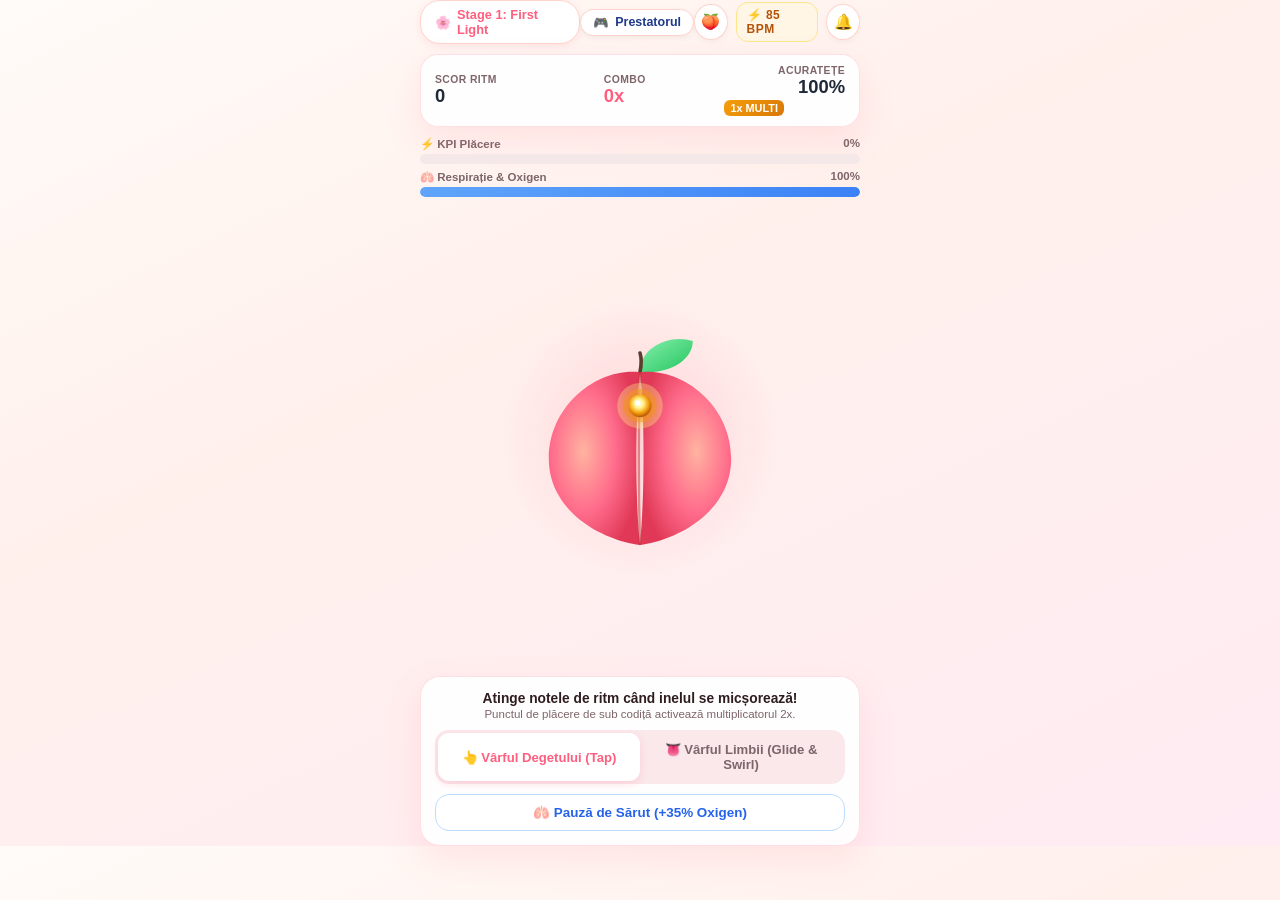
==== commit 3179379a: "Add files via upload" ====
--- a/peach-sensory-symphony.html
+++ b/peach-sensory-symphony.html
@@ -405,10 +405,16 @@
 .rhythm-approach-ring {
   position: absolute;
   border-radius: 50%;
-  border: 2.5px solid var(--primary-rose);
+  border: 3px solid var(--primary-rose);
   pointer-events: none;
-  z-index: 20;
-  box-shadow: 0 0 10px rgba(255, 94, 126, 0.4);
+  z-index: 25;
+  box-shadow: 0 0 14px rgba(255, 94, 126, 0.6);
+  transform-origin: center center;
+}
+
+.rhythm-approach-ring.pleasure-spot-ring {
+  border-color: #f59e0b;
+  box-shadow: 0 0 16px rgba(245, 158, 11, 0.7);
 }
 
 /* ========================================= */
@@ -634,6 +640,366 @@
   touch-action: none;
 }
 
+/* ========================================= */
+/* SPICY WAGER SELECTION SCREEN & CARDS      */
+/* ========================================= */
+.wager-modal-content {
+  background: #fffdfa;
+  width: 100%;
+  max-width: 420px;
+  max-height: 90vh;
+  overflow-y: auto;
+  border-radius: 24px;
+  padding: 20px 18px;
+  border: 2px solid #ecd7b7;
+  box-shadow: 0 20px 50px rgba(0,0,0,0.35);
+  text-align: center;
+}
+
+.wager-badge-tag {
+  display: inline-block;
+  background: linear-gradient(135deg, #e11d48 0%, #be123c 100%);
+  color: white;
+  font-size: 0.75rem;
+  font-weight: 800;
+  padding: 4px 12px;
+  border-radius: 20px;
+  text-transform: uppercase;
+  letter-spacing: 0.5px;
+  margin-bottom: 8px;
+}
+
+.wagers-list {
+  display: flex;
+  flex-direction: column;
+  gap: 10px;
+  margin: 16px 0;
+  text-align: left;
+}
+
+.wager-card-option {
+  background: #fff7f2;
+  border: 2px solid #fecdd3;
+  border-radius: 16px;
+  padding: 12px 14px;
+  cursor: pointer;
+  display: flex;
+  align-items: flex-start;
+  gap: 12px;
+  transition: all 0.2s ease;
+}
+
+.wager-card-option:active, .wager-card-option.selected {
+  background: #fff1f2;
+  border-color: #f43f5e;
+  box-shadow: 0 4px 15px rgba(244, 63, 94, 0.2);
+  transform: translateY(-2px);
+}
+
+.wager-icon {
+  font-size: 1.6rem;
+  line-height: 1;
+}
+
+.wager-info h4 {
+  font-size: 0.9rem;
+  font-weight: 800;
+  color: #881337;
+  margin-bottom: 2px;
+}
+
+.wager-info p {
+  font-size: 0.76rem;
+  color: #9f1239;
+  line-height: 1.35;
+}
+
+.custom-wager-input {
+  width: 100%;
+  border: 1.5px solid #fda4af;
+  border-radius: 10px;
+  padding: 8px 10px;
+  font-size: 0.82rem;
+  font-family: inherit;
+  margin-top: 6px;
+  outline: none;
+}
+
+.custom-wager-input:focus {
+  border-color: #f43f5e;
+}
+
+/* Player Indicator in Header */
+.turn-pill-indicator {
+  background: #ffffff;
+  border: 1.5px solid #ffd4cc;
+  padding: 5px 12px;
+  border-radius: 20px;
+  font-size: 0.78rem;
+  font-weight: 800;
+  color: #1e3a8a;
+  display: flex;
+  align-items: center;
+  gap: 6px;
+  box-shadow: 0 2px 6px rgba(0,0,0,0.05);
+}
+
+.turn-pill-indicator.otter-turn {
+  color: #be123c;
+  border-color: #fecdd3;
+  background: #fff1f2;
+}
+
+/* ========================================= */
+/* FEVER MODE / OVERDRIVE STYLES             */
+/* ========================================= */
+body.fever-active {
+  background: linear-gradient(155deg, #240b15 0%, #360f22 45%, #1f0714 100%) !important;
+  color: #fdf2f8 !important;
+}
+
+body.fever-active .card,
+body.fever-active .top-hud,
+body.fever-active .stats-dashboard,
+body.fever-active .bottom-controls-card {
+  background: rgba(45, 15, 30, 0.85) !important;
+  border-color: rgba(244, 63, 94, 0.5) !important;
+  color: #fff !important;
+  box-shadow: 0 10px 40px rgba(244, 63, 94, 0.3) !important;
+}
+
+body.fever-active .stat-value,
+body.fever-active .instruction-title {
+  color: #ffffff !important;
+}
+
+.fever-banner {
+  display: none;
+  background: linear-gradient(90deg, #f43f5e 0%, #fbbf24 50%, #f43f5e 100%);
+  background-size: 200% auto;
+  color: #ffffff;
+  font-size: 0.75rem;
+  font-weight: 900;
+  padding: 4px 10px;
+  border-radius: 12px;
+  text-align: center;
+  letter-spacing: 0.8px;
+  margin-top: 4px;
+  animation: shimmerFever 1.5s linear infinite;
+}
+
+body.fever-active .fever-banner {
+  display: block;
+}
+
+@keyframes shimmerFever {
+  0% { background-position: 0% center; }
+  100% { background-position: 200% center; }
+}
+
+/* RPM Meter Badge over Pleasure Spot */
+.rpm-badge {
+  position: absolute;
+  top: 15px;
+  left: 50%;
+  transform: translateX(-50%);
+  background: rgba(255, 255, 255, 0.95);
+  border: 1.5px solid #f59e0b;
+  color: #b45309;
+  font-size: 0.72rem;
+  font-weight: 800;
+  padding: 2px 8px;
+  border-radius: 10px;
+  pointer-events: none;
+  z-index: 10;
+  display: none;
+  box-shadow: 0 2px 8px rgba(245, 158, 11, 0.3);
+}
+
+.rpm-badge.visible {
+  display: block;
+  animation: pulseRPM 0.3s ease;
+}
+
+@keyframes pulseRPM {
+  0% { transform: translateX(-50%) scale(0.9); }
+  50% { transform: translateX(-50%) scale(1.15); }
+  100% { transform: translateX(-50%) scale(1); }
+}
+
+/* ========================================= */
+/* TURN HANDOVER MODAL                       */
+/* ========================================= */
+.handover-card {
+  background: #fffdfc;
+  width: 100%;
+  max-width: 390px;
+  border-radius: 24px;
+  padding: 24px 20px;
+  border: 2px solid #fed7aa;
+  box-shadow: 0 20px 50px rgba(0,0,0,0.3);
+  text-align: center;
+}
+
+.handover-avatar {
+  font-size: 3.5rem;
+  margin-bottom: 6px;
+  animation: bounceHandover 1.5s infinite ease-in-out;
+}
+
+@keyframes bounceHandover {
+  0%, 100% { transform: translateY(0); }
+  50% { transform: translateY(-8px); }
+}
+
+/* Duel Comparative Winner Ceremony */
+.duel-vs-grid {
+  display: grid;
+  grid-template-columns: 1fr auto 1fr;
+  align-items: center;
+  gap: 8px;
+  background: #fff7ed;
+  border: 1.5px solid #fdba74;
+  border-radius: 18px;
+  padding: 14px 10px;
+  margin-bottom: 14px;
+}
+
+.player-duel-column {
+  display: flex;
+  flex-direction: column;
+  align-items: center;
+}
+
+.player-duel-column.winner {
+  background: #fef3c7;
+  border: 2px solid #f59e0b;
+  border-radius: 14px;
+  padding: 8px 4px;
+  box-shadow: 0 4px 14px rgba(245, 158, 11, 0.25);
+}
+
+.player-duel-column .crown-icon {
+  font-size: 1.5rem;
+  margin-bottom: 2px;
+}
+
+.player-duel-column .name {
+  font-size: 0.86rem;
+  font-weight: 800;
+  color: #78350f;
+}
+
+.player-duel-column .score-num {
+  font-size: 1.15rem;
+  font-weight: 900;
+  color: #b45309;
+  margin-top: 2px;
+}
+
+.duel-vs-badge {
+  font-size: 0.85rem;
+  font-weight: 900;
+  color: #ea580c;
+  background: #ffedd5;
+  padding: 4px 8px;
+  border-radius: 8px;
+}
+
+.wager-awarded-box {
+  background: linear-gradient(135deg, #fff1f2 0%, #ffe4e6 100%);
+  border: 2px solid #f43f5e;
+  border-radius: 16px;
+  padding: 12px 14px;
+  margin-bottom: 14px;
+  text-align: left;
+}
+
+.wager-awarded-box h4 {
+  font-size: 0.85rem;
+  font-weight: 900;
+  color: #9f1239;
+  text-transform: uppercase;
+  margin-bottom: 4px;
+}
+
+.wager-awarded-box p {
+  font-size: 0.82rem;
+  color: #881337;
+  font-weight: 600;
+  line-height: 1.4;
+}
+
+/* ========================================= */
+/* CHARACTER TOGGLE BAR & CUCUMBER STYLES    */
+/* ========================================= */
+.character-toggle-bar {
+  display: flex;
+  background: #fdf2f8;
+  border: 1.5px solid #fbcfe8;
+  border-radius: 16px;
+  padding: 4px;
+  gap: 6px;
+}
+
+.char-tab-btn {
+  flex: 1;
+  padding: 8px 10px;
+  border: none;
+  background: transparent;
+  border-radius: 12px;
+  font-size: 0.82rem;
+  font-weight: 800;
+  color: #831843;
+  cursor: pointer;
+  display: flex;
+  align-items: center;
+  justify-content: center;
+  gap: 6px;
+  transition: all 0.2s ease;
+}
+
+.char-tab-btn.active {
+  background: #ffffff;
+  color: #be123c;
+  box-shadow: 0 3px 10px rgba(190, 18, 60, 0.2);
+}
+
+/* Cucumber Interactive SVG & Animations */
+#cucumber-svg {
+  display: none;
+  filter: drop-shadow(0 10px 25px rgba(22, 101, 52, 0.25));
+}
+
+.cucumber-active #peach-svg {
+  display: none !important;
+}
+
+.cucumber-active #cucumber-svg {
+  display: block !important;
+}
+
+.cucumber-active .peach-ambient-aura {
+  background: radial-gradient(circle, rgba(74, 222, 128, 0.3) 0%, rgba(240, 253, 244, 0) 70%) !important;
+}
+
+.cucumber-active .swirl-guide-ring {
+  top: 36px !important;
+  left: 80px !important;
+  border-color: #22c55e !important;
+}
+
+.cucumber-active .rhythm-approach-ring.pleasure-spot-ring {
+  border-color: #22c55e !important;
+  box-shadow: 0 0 16px rgba(34, 197, 94, 0.7) !important;
+}
+
+.cucumber-active .rpm-badge {
+  border-color: #22c55e;
+  color: #15803d;
+  box-shadow: 0 2px 8px rgba(34, 197, 94, 0.3);
+}
+
 </style>
   <link rel="preconnect" href="https://fonts.googleapis.com">
   <link rel="preconnect" href="https://fonts.gstatic.com" crossorigin>
@@ -657,11 +1023,19 @@
           <span>🌸</span>
           <span id="stage-title-text">Stage 1: First Light</span>
         </div>
+        <div class="turn-pill-indicator" id="turn-pill-indicator">
+          <span>🎮</span>
+          <span id="turn-player-name">Prestatorul</span>
+        </div>
         <div class="hud-actions">
-          <div class="bpm-indicator" id="bpm-indicator">⚡ 75 BPM</div>
+          <button id="btn-char-toggle" class="icon-button" title="Schimbă între Piersică și Castravete">🍑</button>
+          <div class="bpm-indicator" id="bpm-indicator">⚡ 85 BPM</div>
           <button id="btn-audio-toggle" class="icon-button" title="Sunet">🔔</button>
         </div>
       </div>
+
+      <!-- Fever Mode Overdrive Banner -->
+      <div class="fever-banner" id="fever-banner">🔥 FEVER OVERDRIVE • MULTIPLICATOR EXTAZ 8X / 16X!</div>
 
       <!-- Stats: Score, Combo & Accuracy -->
       <div class="stats-dashboard">
@@ -715,10 +1089,9 @@
       <!-- Rating Popup Feedback Container (*PERFECT!*, *GREAT!*, *MISS*) -->
       <div id="rating-container"></div>
 
-      <!-- Rhythm Approach Rings & Node Layer -->
-      <div id="rhythm-nodes-layer" style="position:absolute; width:100%; height:100%; pointer-events:none; z-index:15;"></div>
-
       <div class="peach-interactive-wrap" id="peach-interactive-wrap">
+        <!-- Rhythm Approach Rings & Node Layer aligned to peach coordinates -->
+        <div id="rhythm-nodes-layer" style="position:absolute; top:0; left:0; width:100%; height:100%; pointer-events:none; z-index:25;"></div>
         <svg viewBox="0 0 200 200" width="100%" height="100%" id="peach-svg">
           <defs>
             <!-- Gradient for Left Cheek -->
@@ -785,8 +1158,64 @@
           </g>
         </svg>
 
+        <!-- ============================================== -->
+        <!-- CUCUMBER INTERACTIVE SVG                       -->
+        <!-- ============================================== -->
+        <svg viewBox="0 0 200 200" width="100%" height="100%" id="cucumber-svg">
+          <defs>
+            <!-- Left body gradient -->
+            <radialGradient id="grad-cuke-left" cx="35%" cy="50%" r="70%">
+              <stop offset="0%" stop-color="#86efac" />
+              <stop offset="50%" stop-color="#22c55e" />
+              <stop offset="100%" stop-color="#14532d" />
+            </radialGradient>
+            <!-- Right body gradient -->
+            <radialGradient id="grad-cuke-right" cx="65%" cy="50%" r="70%">
+              <stop offset="0%" stop-color="#86efac" />
+              <stop offset="50%" stop-color="#22c55e" />
+              <stop offset="100%" stop-color="#14532d" />
+            </radialGradient>
+            <!-- Sensitive Tip Gradient -->
+            <radialGradient id="grad-cuke-tip" cx="45%" cy="40%" r="60%">
+              <stop offset="0%" stop-color="#ffffff" />
+              <stop offset="30%" stop-color="#fef08a" />
+              <stop offset="70%" stop-color="#22c55e" />
+              <stop offset="100%" stop-color="#15803d" />
+            </radialGradient>
+          </defs>
+
+          <!-- Cucumber Stem / Base Blossom -->
+          <path d="M 98 185 Q 100 195 98 198" stroke="#3f6212" stroke-width="4" stroke-linecap="round" fill="none" />
+
+          <!-- Left Half of Cucumber Body -->
+          <path id="cucumber-left" class="cheek-zone"
+                d="M 100 45 C 80 45, 65 65, 64 110 C 63 150, 78 185, 100 185 C 98 150, 98 90, 100 45 Z"
+                fill="url(#grad-cuke-left)" />
+
+          <!-- Right Half of Cucumber Body -->
+          <path id="cucumber-right" class="cheek-zone"
+                d="M 100 45 C 120 45, 135 65, 136 110 C 137 150, 122 185, 100 185 C 102 150, 102 90, 100 45 Z"
+                fill="url(#grad-cuke-right)" />
+
+          <!-- Rib Texture Lines -->
+          <path d="M 80 75 Q 82 120 86 165" stroke="#166534" stroke-width="1.8" stroke-dasharray="2,5" fill="none" opacity="0.6" />
+          <path d="M 120 75 Q 118 120 114 165" stroke="#166534" stroke-width="1.8" stroke-dasharray="2,5" fill="none" opacity="0.6" />
+          <path d="M 100 45 L 100 185" stroke="#14532d" stroke-width="1.5" fill="none" opacity="0.3" />
+
+          <!-- Sensitive Tip / Head of the Cucumber (✨ Centered at Top) -->
+          <g id="cucumber-tip-group" class="pleasure-spot-group">
+            <circle class="pleasure-spot-aura" cx="100" cy="55" r="20" fill="#fef08a" opacity="0.4" />
+            <circle class="pleasure-spot-aura" cx="100" cy="55" r="14" fill="#4ade80" opacity="0.5" />
+            <circle id="cucumber-tip-core" class="pleasure-spot-core" cx="100" cy="55" r="10" fill="url(#grad-cuke-tip)" />
+            <circle cx="98" cy="52.5" r="2.2" fill="#ffffff" opacity="0.9" />
+          </g>
+        </svg>
+
         <!-- Swirl Guide Ring Overlay for Stage 2+ -->
         <div id="swirl-guide-ring" class="swirl-guide-ring"></div>
+
+        <!-- Live RPM Speedometer Badge on Pleasure Spot -->
+        <div class="rpm-badge" id="rpm-badge">⚡ 0 RPM</div>
       </div>
     </main>
 
@@ -860,21 +1289,164 @@
         <span>Aprobă & Validează Parteneriatul</span>
         <span>💮</span>
       </button>
+  <!-- ========================================= -->
+  <!-- SPICY WAGER SELECTION MODAL (PRE-GAME)    -->
+  <!-- ========================================= -->
+  <div class="modal-overlay open" id="wager-modal">
+    <div class="wager-modal-content">
+      <span class="wager-badge-tag">⚔️ MODUL DUEL 1V1 • MIZE SPICY</span>
+      <h2 style="font-size:1.3rem; font-weight:900; color:#4c0519; margin-bottom:4px;">Alegeți Miza Meciului</h2>
+      <p style="font-size:0.8rem; color:#9f1239; margin-bottom:12px;">Cine pierde jocul are obligația să onoreze miza aleasă în această seară!</p>
+
+      <!-- Character Choice: Peach vs Cucumber -->
+      <div style="margin-bottom:14px;">
+        <label style="font-size:0.75rem; font-weight:800; color:#881337; text-transform:uppercase; letter-spacing:0.5px; display:block; margin-bottom:6px;">
+          Alegeți Activul Ritmului:
+        </label>
+        <div class="character-toggle-bar" id="character-toggle-bar">
+          <button type="button" class="char-tab-btn active" data-char="peach">
+            <span style="font-size:1.2rem;">🍑</span>
+            <span>Piersica Catifelată</span>
+          </button>
+          <button type="button" class="char-tab-btn" data-char="cucumber">
+            <span style="font-size:1.2rem;">🥒</span>
+            <span>Castravetele Ferm</span>
+          </button>
+        </div>
+      </div>
+
+      <div class="wagers-list" id="wagers-list">
+        <div class="wager-card-option selected" data-wager="20 de minute de masaj senzual cu ulei cald la lumina lumânărilor fără nicio grabă">
+          <div class="wager-icon">🔥</div>
+          <div class="wager-info">
+            <h4>Masaj Senzual Fără Grabă</h4>
+            <p>20 de minute de masaj cu ulei cald la lumina lumânărilor</p>
+          </div>
+        </div>
+
+        <div class="wager-card-option" data-wager="Câștigătorul dictează scenariul, ritmul și poziția în pat în această seară">
+          <div class="wager-icon">👑</div>
+          <div class="wager-info">
+            <h4>Comandă Totală în Pat</h4>
+            <p>Câștigătorul dictează scenariul, ritmul și poziția în pat</p>
+          </div>
+        </div>
+
+        <div class="wager-card-option" data-wager="Mângâieri și sărutări dedicate în zonele fierbinți fără limită de timp">
+          <div class="wager-icon">💋</div>
+          <div class="wager-info">
+            <h4>Răsfăț Oral Dedicat</h4>
+            <p>Mângâieri și sărutări în zonele fierbinți fără limită de timp</p>
+          </div>
+        </div>
+
+        <div class="wager-card-option" data-wager="Joc intim senzorial cu căpșuni, ciocolată sau frișcă direct pe piele">
+          <div class="wager-icon">🍓</div>
+          <div class="wager-info">
+            <h4>Fructe & Dulceață</h4>
+            <p>Joc intim senzorial cu frișcă, ciocolată sau fructe pe corp</p>
+          </div>
+        </div>
+
+        <div class="wager-card-option" data-wager="custom">
+          <div class="wager-icon">✍️</div>
+          <div class="wager-info" style="width:100%;">
+            <h4>Miză Secretă Personalizată</h4>
+            <input type="text" id="custom-wager-text" class="custom-wager-input" placeholder="Scrieți aici propria miză spicy..." />
+          </div>
+        </div>
+      </div>
+
+      <button id="btn-start-duel" class="btn-level-action" style="width:100%; margin-top:6px;">
+        <span>Confirmă Miza & Începe Runda Prestatorului</span>
+        <span>🔥</span>
+      </button>
     </div>
   </div>
 
-  <!-- Scripts -->
+  <!-- ========================================= -->
+  <!-- TURN HANDOVER MODAL (PASS THE PHONE)      -->
+  <!-- ========================================= -->
+  <div class="modal-overlay" id="handover-modal">
+    <div class="handover-card">
+      <div class="handover-avatar">🏆</div>
+      <h2 style="font-size:1.3rem; font-weight:900; color:#78350f; margin-bottom:6px;">Runda Prestatorului s-a încheiat!</h2>
+      <p style="font-size:0.85rem; color:#92400e; margin-bottom:12px;">
+        Scorul de bătut este: <strong id="handover-target-score" style="font-size:1.25rem; color:#b45309;">0</strong> puncte!
+      </p>
+
+      <div style="background:#fff7ed; border:1.5px solid #fed7aa; border-radius:14px; padding:10px 12px; margin-bottom:14px; text-align:left;">
+        <div style="font-size:0.7rem; font-weight:800; color:#ea580c; text-transform:uppercase;">Miza pusă în joc:</div>
+        <div id="handover-wager-text" style="font-size:0.82rem; font-weight:700; color:#9a3412; margin-top:2px;"></div>
+      </div>
+
+      <p style="font-size:0.85rem; color:#6b4d3d; margin-bottom:16px; font-weight:600;">
+        Predă telefonul lui <strong>Otter</strong>! Ești gata să arăți cine domină ritmul?
+      </p>
+
+      <button id="btn-start-player2" class="btn-level-action" style="width:100%; margin-top:0;">
+        <span>Am luat telefonul, rândul lui Otter! 🍑</span>
+      </button>
+    </div>
+  </div>
+
+  <!-- ========================================= -->
+  <!-- DUEL WINNER CEREMONY MODAL                -->
+  <!-- ========================================= -->
+  <div class="modal-overlay" id="duel-winner-modal">
+    <div class="cert-card" style="max-width:410px;">
+      <div class="rank-badge" id="duel-winner-badge" style="background:linear-gradient(135deg, #f43f5e 0%, #e11d48 100%);">👑 VICTORIE TOTALĂ!</div>
+      <h2 class="cert-title" id="duel-winner-headline">Otter a Câștigat Duelul!</h2>
+      
+      <div class="duel-vs-grid">
+        <div class="player-duel-column" id="p1-duel-col">
+          <span class="crown-icon" id="p1-crown" style="visibility:hidden;">👑</span>
+          <span class="name">Prestatorul</span>
+          <span class="score-num" id="p1-final-score">0</span>
+          <span style="font-size:0.68rem; color:#78350f;" id="p1-final-acc">0% Acc</span>
+        </div>
+        
+        <div class="duel-vs-badge">VS</div>
+        
+        <div class="player-duel-column" id="p2-duel-col">
+          <span class="crown-icon" id="p2-crown" style="visibility:hidden;">👑</span>
+          <span class="name">Otter</span>
+          <span class="score-num" id="p2-final-score">0</span>
+          <span style="font-size:0.68rem; color:#78350f;" id="p2-final-acc">0% Acc</span>
+        </div>
+      </div>
+
+      <div class="wager-awarded-box">
+        <h4>★ RECOMPENSA CÂȘTIGATĂ ★</h4>
+        <p id="duel-awarded-wager-text"></p>
+      </div>
+
+      <div class="signature-box">
+        <div style="font-size:0.72rem; color:#881337; font-weight:700; margin-bottom:4px; display:flex; justify-content:space-between;">
+          <span>Semnătura învinsului (acceptare & onorare):</span>
+          <button id="btn-clear-duel-sig" style="background:none; border:none; color:var(--primary-rose); font-size:0.75rem; font-weight:700; cursor:pointer;">Șterge</button>
+        </div>
+        <canvas id="duel-signature-canvas" width="340" height="65"></canvas>
+      </div>
+
+      <button id="btn-finish-duel" class="btn-level-action" style="width:100%; margin-top:0;">
+        <span>Onorează Miza & Reia Duelul</span>
+        <span>💋</span>
+      </button>
+    </div>
+  </div>
   <script>
-// audio.js - Advanced Procedural Synthesizer & Rhythm Engine for Peach Sensory Symphony
+// audio.js - Advanced Procedural Synthesizer & Rhythm Engine for Peach Sensory Symphony (with Fever Mode & Duel Support)
 
 class SymphonyAudioEngine {
   constructor() {
     this.ctx = null;
     this.isMuted = false;
-    this.bpm = 75;
+    this.bpm = 85;
     this.isPlayingBeat = false;
     this.beatInterval = null;
     this.currentStep = 0;
+    this.isFeverMode = false;
   }
 
   init() {
@@ -903,6 +1475,10 @@
     }
   }
 
+  setFever(enabled) {
+    this.isFeverMode = enabled;
+  }
+
   // --- Procedural Rhythm Percussion & Harmony ---
 
   playKick(time) {
@@ -911,22 +1487,23 @@
     const gain = this.ctx.createGain();
 
     osc.type = 'sine';
-    osc.frequency.setValueAtTime(120, time);
-    osc.frequency.exponentialRampToValueAtTime(32, time + 0.18);
-
-    gain.gain.setValueAtTime(0.35, time);
-    gain.gain.exponentialRampToValueAtTime(0.001, time + 0.18);
+    const startFreq = this.isFeverMode ? 150 : 120;
+    osc.frequency.setValueAtTime(startFreq, time);
+    osc.frequency.exponentialRampToValueAtTime(30, time + 0.2);
+
+    const volume = this.isFeverMode ? 0.45 : 0.32;
+    gain.gain.setValueAtTime(volume, time);
+    gain.gain.exponentialRampToValueAtTime(0.001, time + 0.2);
 
     osc.connect(gain);
     gain.connect(this.ctx.destination);
 
     osc.start(time);
-    osc.stop(time + 0.18);
+    osc.stop(time + 0.2);
   }
 
   playSnare(time) {
     if (this.isMuted) return;
-    // Noise buffer for snap
     const bufferSize = this.ctx.sampleRate * 0.08;
     const buffer = this.ctx.createBuffer(1, bufferSize, this.ctx.sampleRate);
     const data = buffer.getChannelData(0);
@@ -937,17 +1514,38 @@
     noise.buffer = buffer;
 
     const noiseGain = this.ctx.createGain();
-    noiseGain.gain.setValueAtTime(0.2, time);
-    noiseGain.gain.exponentialRampToValueAtTime(0.01, time + 0.08);
+    noiseGain.gain.setValueAtTime(this.isFeverMode ? 0.28 : 0.18, time);
+    noiseGain.gain.exponentialRampToValueAtTime(0.01, time + 0.09);
 
     noise.connect(noiseGain);
     noiseGain.connect(this.ctx.destination);
     noise.start(time);
   }
 
+  playFeverBass(step, time) {
+    if (this.isMuted || !this.isFeverMode) return;
+    const bassNotes = [55, 55, 65.4, 73.4, 82.4, 73.4, 65.4, 55]; // A1, C2, D2, E2
+    const freq = bassNotes[step % bassNotes.length];
+
+    const osc = this.ctx.createOscillator();
+    const gain = this.ctx.createGain();
+
+    osc.type = 'sawtooth';
+    osc.frequency.setValueAtTime(freq, time);
+
+    gain.gain.setValueAtTime(0.12, time);
+    gain.gain.exponentialRampToValueAtTime(0.001, time + 0.18);
+
+    osc.connect(gain);
+    gain.connect(this.ctx.destination);
+
+    osc.start(time);
+    osc.stop(time + 0.18);
+  }
+
   playChordPad(step, time) {
     if (this.isMuted) return;
-    // Warm morning lo-fi progression: Fmaj7 -> Cmaj7 -> Dm7 -> Gsus4
+    // Harmonic progression: Fmaj7 -> Cmaj7 -> Dm7 -> Gsus4
     const progressions = [
       [349.23, 440.00, 523.25, 659.25], // Fmaj7
       [261.63, 329.63, 392.00, 493.88], // Cmaj7
@@ -959,10 +1557,11 @@
       const osc = this.ctx.createOscillator();
       const gain = this.ctx.createGain();
 
-      osc.type = 'triangle';
+      osc.type = this.isFeverMode ? 'sawtooth' : 'triangle';
       osc.frequency.setValueAtTime(freq, time);
 
-      gain.gain.setValueAtTime(0.04, time);
+      const vol = this.isFeverMode ? 0.035 : 0.04;
+      gain.gain.setValueAtTime(vol, time);
       gain.gain.exponentialRampToValueAtTime(0.0001, time + 0.6);
 
       osc.connect(gain);
@@ -984,14 +1583,18 @@
       const now = this.ctx.currentTime;
       const step = this.currentStep % 16;
 
-      // Kick on beats 0, 4, 8, 12
-      if (step % 4 === 0) {
+      // Kick on beats 0, 4, 8, 12 (and extra off-beats in Fever Mode)
+      if (step % 4 === 0 || (this.isFeverMode && (step === 6 || step === 14))) {
         this.playKick(now);
       }
       // Snare on beats 2, 6, 10, 14
       if (step % 4 === 2) {
         this.playSnare(now);
       }
+      // Fever synth bass
+      if (this.isFeverMode) {
+        this.playFeverBass(step, now);
+      }
       // Chord pad every 4 beats
       if (step % 4 === 0) {
         this.playChordPad(step, now);
@@ -1020,8 +1623,9 @@
     const gain = this.ctx.createGain();
 
     osc.type = 'sine';
-    osc.frequency.setValueAtTime(783.99, now); // G5
-    osc.frequency.exponentialRampToValueAtTime(1046.50, now + 0.08); // C6
+    const pitch = this.isFeverMode ? 987.77 : 783.99; // B5 or G5
+    osc.frequency.setValueAtTime(pitch, now);
+    osc.frequency.exponentialRampToValueAtTime(pitch * 1.33, now + 0.08);
 
     gain.gain.setValueAtTime(0.28, now);
     gain.gain.exponentialRampToValueAtTime(0.001, now + 0.15);
@@ -1042,7 +1646,7 @@
     const gain = this.ctx.createGain();
 
     osc.type = 'sine';
-    osc.frequency.setValueAtTime(659.25, now); // E5
+    osc.frequency.setValueAtTime(659.25, now);
 
     gain.gain.setValueAtTime(0.2, now);
     gain.gain.exponentialRampToValueAtTime(0.001, now + 0.12);
@@ -1076,7 +1680,6 @@
     osc.stop(now + 0.16);
   }
 
-  // Specialized: Pleasure Spot Shimmer Sound
   playPleasureSpotShimmer() {
     if (this.isMuted) return;
     this.init();
@@ -1088,20 +1691,19 @@
       const gain = this.ctx.createGain();
 
       osc.type = 'sine';
-      osc.frequency.setValueAtTime(freq, now + idx * 0.04);
-
-      gain.gain.setValueAtTime(0.18, now + idx * 0.04);
-      gain.gain.exponentialRampToValueAtTime(0.001, now + idx * 0.04 + 0.25);
+      osc.frequency.setValueAtTime(freq, now + idx * 0.035);
+
+      gain.gain.setValueAtTime(0.18, now + idx * 0.035);
+      gain.gain.exponentialRampToValueAtTime(0.001, now + idx * 0.035 + 0.25);
 
       osc.connect(gain);
       gain.connect(this.ctx.destination);
 
-      osc.start(now + idx * 0.04);
-      osc.stop(now + idx * 0.04 + 0.25);
+      osc.start(now + idx * 0.035);
+      osc.stop(now + idx * 0.035 + 0.25);
     });
   }
 
-  // Specialized: Tongue Glide Tone
   playGlideTone(pitch = 440) {
     if (this.isMuted) return;
     this.init();
@@ -1124,7 +1726,6 @@
     osc.stop(now + 0.12);
   }
 
-  // Heartbeat pulse sound
   playHeartbeat() {
     if (this.isMuted) return;
     this.init();
@@ -1149,7 +1750,25 @@
     });
   }
 
-  // Grand Climax Victory Chime
+  playTurnChangeChime() {
+    if (this.isMuted) return;
+    this.init();
+    const now = this.ctx.currentTime;
+    const chimeNotes = [440, 554.37, 659.25, 880]; // A major
+    chimeNotes.forEach((freq, i) => {
+      const osc = this.ctx.createOscillator();
+      const gain = this.ctx.createGain();
+      osc.type = 'triangle';
+      osc.frequency.setValueAtTime(freq, now + i * 0.1);
+      gain.gain.setValueAtTime(0.2, now + i * 0.1);
+      gain.gain.exponentialRampToValueAtTime(0.001, now + i * 0.1 + 0.5);
+      osc.connect(gain);
+      gain.connect(this.ctx.destination);
+      osc.start(now + i * 0.1);
+      osc.stop(now + i * 0.1 + 0.5);
+    });
+  }
+
   playVictoryFanfare() {
     if (this.isMuted) return;
     this.init();
@@ -1163,28 +1782,32 @@
       osc.type = 'triangle';
       osc.frequency.setValueAtTime(freq, now + idx * 0.08);
 
-      gain.gain.setValueAtTime(0.22, now + idx * 0.08);
-      gain.gain.exponentialRampToValueAtTime(0.001, now + idx * 0.08 + 0.6);
+      gain.gain.setValueAtTime(0.25, now + idx * 0.08);
+      gain.gain.exponentialRampToValueAtTime(0.001, now + idx * 0.08 + 0.7);
 
       osc.connect(gain);
       gain.connect(this.ctx.destination);
 
       osc.start(now + idx * 0.08);
-      osc.stop(now + idx * 0.08 + 0.6);
+      osc.stop(now + idx * 0.08 + 0.7);
     });
   }
 }
 
 window.symphonyAudio = new SymphonyAudioEngine();
 
-
-// game.js - Rhythm Engine & Mechanics for Peach Sensory Symphony
+</script>
+  <script>
+// game.js - Rhythm Engine & Mechanics for Peach Sensory Symphony (with 1v1 Pass & Play Duel & Spicy Wagers)
 
 document.addEventListener('DOMContentLoaded', () => {
   // DOM References
   const stageTitleText = document.getElementById('stage-title-text');
   const bpmIndicator = document.getElementById('bpm-indicator');
   const btnAudioToggle = document.getElementById('btn-audio-toggle');
+  const turnPlayerName = document.getElementById('turn-player-name');
+  const turnPillIndicator = document.getElementById('turn-pill-indicator');
+  const feverBanner = document.getElementById('fever-banner');
 
   const valScore = document.getElementById('val-score');
   const valCombo = document.getElementById('val-combo');
@@ -1204,6 +1827,7 @@
   const pleasureSpotGroup = document.getElementById('pleasure-spot-group');
   const pleasureSpotCore = document.getElementById('pleasure-spot-core');
   const swirlGuideRing = document.getElementById('swirl-guide-ring');
+  const rpmBadge = document.getElementById('rpm-badge');
   const ratingContainer = document.getElementById('rating-container');
   const nodesLayer = document.getElementById('rhythm-nodes-layer');
 
@@ -1215,8 +1839,43 @@
   const btnNextStage = document.getElementById('btn-next-stage');
   const btnNextStageText = document.getElementById('btn-next-stage-text');
 
+  // Character Toggle & Cucumber Elements
+  const btnCharToggle = document.getElementById('btn-char-toggle');
+  const charTabBtns = document.querySelectorAll('.char-tab-btn');
+  const cucumberLeft = document.getElementById('cucumber-left');
+  const cucumberRight = document.getElementById('cucumber-right');
+  const cucumberTipGroup = document.getElementById('cucumber-tip-group');
+  const cucumberTipCore = document.getElementById('cucumber-tip-core');
+
+  // Modals References
+  const wagerModal = document.getElementById('wager-modal');
+  const wagersList = document.getElementById('wagers-list');
+  const customWagerText = document.getElementById('custom-wager-text');
+  const btnStartDuel = document.getElementById('btn-start-duel');
+
+  const handoverModal = document.getElementById('handover-modal');
+  const handoverTargetScore = document.getElementById('handover-target-score');
+  const handoverWagerText = document.getElementById('handover-wager-text');
+  const btnStartPlayer2 = document.getElementById('btn-start-player2');
+
+  const duelWinnerModal = document.getElementById('duel-winner-modal');
+  const duelWinnerBadge = document.getElementById('duel-winner-badge');
+  const duelWinnerHeadline = document.getElementById('duel-winner-headline');
+  const p1DuelCol = document.getElementById('p1-duel-col');
+  const p2DuelCol = document.getElementById('p2-duel-col');
+  const p1Crown = document.getElementById('p1-crown');
+  const p2Crown = document.getElementById('p2-crown');
+  const p1FinalScore = document.getElementById('p1-final-score');
+  const p2FinalScore = document.getElementById('p2-final-score');
+  const p1FinalAcc = document.getElementById('p1-final-acc');
+  const p2FinalAcc = document.getElementById('p2-final-acc');
+  const duelAwardedWagerText = document.getElementById('duel-awarded-wager-text');
+  const duelSigCanvas = document.getElementById('duel-signature-canvas');
+  const btnClearDuelSig = document.getElementById('btn-clear-duel-sig');
+  const btnFinishDuel = document.getElementById('btn-finish-duel');
+
+  // Solo Modal fallback
   const victoryModal = document.getElementById('victory-modal');
-  const modalRankBadge = document.getElementById('modal-rank-badge');
   const modalFinalScore = document.getElementById('modal-final-score');
   const modalMaxCombo = document.getElementById('modal-max-combo');
   const modalFinalAccuracy = document.getElementById('modal-final-accuracy');
@@ -1232,63 +1891,70 @@
   function resizeCanvases() {
     partCanvas.width = window.innerWidth;
     partCanvas.height = window.innerHeight;
-    sigCanvas.width = sigCanvas.clientWidth;
-    sigCanvas.height = sigCanvas.clientHeight;
+    if (sigCanvas) {
+      sigCanvas.width = sigCanvas.clientWidth;
+      sigCanvas.height = sigCanvas.clientHeight;
+    }
+    if (duelSigCanvas) {
+      duelSigCanvas.width = duelSigCanvas.clientWidth;
+      duelSigCanvas.height = duelSigCanvas.clientHeight;
+    }
   }
   window.addEventListener('resize', resizeCanvases);
   resizeCanvases();
 
-  // Stage Configs (5 Progressive Levels)
-  const STAGES = [
+  // =========================================
+  // SONG MOVEMENTS CONFIGURATION (Full Track)
+  // =========================================
+  const SONG_MOVEMENTS = [
     {
-      level: 1,
-      name: 'Stage 1: First Light',
-      bpm: 75,
-      targetKpi: 20,
-      noteIntervalMs: 1200,
-      introText: 'Atinge obrajii stâng și drept când cercul de ritm se micșorează!',
-      subText: 'Menține apăsat Punctul de Plăcere de sub codiță pentru multiplicator 2x.'
+      name: 'Mișcarea 1: Încălzire Senzorială',
+      bpm: 85,
+      durationMs: 18000,
+      noteIntervalMs: 1000,
+      intro: 'Atinge ritmic obrajii stâng și drept!',
+      sub: 'Pregătește ritmul pentru runda decisivă.'
     },
     {
-      level: 2,
-      name: 'Stage 2: Velvet Curves',
-      bpm: 95,
-      targetKpi: 45,
-      noteIntervalMs: 900,
-      introText: 'Fă gesturi circulare (swirls) pe Punctul de Plăcere de sub codiță!',
-      subText: 'Comută pe Limbă (👅) pentru glisare fluidă și multiplicator 3x.'
+      name: 'Mișcarea 2: Ritm & Swirls pe Punctul de Plăcere',
+      bpm: 105,
+      durationMs: 20000,
+      noteIntervalMs: 800,
+      intro: 'Rotiri circulare pe Punctul de Plăcere de sub codiță!',
+      sub: 'Măsoară viteza RPM și activează multiplicatorul 3x.'
     },
     {
-      level: 3,
-      name: 'Stage 3: Breathless Waves',
-      bpm: 115,
-      targetKpi: 70,
-      noteIntervalMs: 700,
-      introText: 'Atenție la respirație! Nu supraîncălzi Punctul de Plăcere.',
-      subText: 'Dacă se înroșește, răcorește-l cu o mângâiere lină sau ia o pauză de sărut.'
+      name: 'Mișcarea 3: FEVER DROP & Valuri de Foc',
+      bpm: 125,
+      durationMs: 20000,
+      noteIntervalMs: 600,
+      intro: 'Menține combo-ul peste 15x pentru FEVER MODE!',
+      sub: 'Multiplicatori uriași 8x și 16x pe ecran.'
     },
     {
-      level: 4,
-      name: 'Stage 4: Poly-Rhythm Desires',
-      bpm: 130,
-      targetKpi: 90,
-      noteIntervalMs: 520,
-      introText: 'Poliritm: Ține apăsat Punctul de Plăcere în timp ce bați ritmul pe obraji!',
-      subText: 'Atingeți cu ambele degete simultan.'
-    },
-    {
-      level: 5,
-      name: 'Stage 5: Grand Climax (KPI Overdrive)',
-      bpm: 145,
-      targetKpi: 100,
-      noteIntervalMs: 400,
-      introText: 'Sprint final de intensitate maximă! Gâfâit garantat la 100%.',
-      subText: 'Activează toate cele 3 zone pentru desăvârșirea acordului.'
+      name: 'Mișcarea 4: CLIMAX OVERDRIVE • Gâfâit Garantat',
+      bpm: 140,
+      durationMs: 20000,
+      noteIntervalMs: 440,
+      intro: 'Sprint final de viteză maximă pentru scorul suprem!',
+      sub: 'Totul se decide acum!'
     }
   ];
 
-  // Game Engine State
-  let currentStageIdx = 0;
+  // Game Engine & Duel State
+  let isGameActive = false;
+  let currentTurnPlayer = 'Prestatorul'; // 'Prestatorul' | 'Otter'
+  let selectedWager = '20 de minute de masaj senzual cu ulei cald la lumina lumânărilor fără nicio grabă';
+
+  // Stats for Player 1 and Player 2
+  let p1Stats = { score: 0, combo: 0, maxCombo: 0, totalNotes: 0, hitNotes: 0, maxRpm: 0 };
+  let p2Stats = { score: 0, combo: 0, maxCombo: 0, totalNotes: 0, hitNotes: 0, maxRpm: 0 };
+
+  // Current Turn Active Variables
+  let currentMovementIdx = 0;
+  let movementTimer = null;
+  let noteSpawnTimer = null;
+  let activeNotes = [];
   let score = 0;
   let combo = 0;
   let maxCombo = 0;
@@ -1298,20 +1964,34 @@
   let breath = 100;
   let multiplier = 1;
   let activeTool = 'finger'; // 'finger' | 'tongue'
-  let isGameActive = false;
-
-  // Active Rhythm Notes Queue
-  let activeNotes = [];
-  let noteSpawnTimer = null;
+  let activeCharacter = 'peach'; // 'peach' | 'cucumber'
+  let isFeverActive = false;
+  let currentTurnMaxRpm = 0;
+
+  function setCharacter(charName) {
+    activeCharacter = charName;
+    if (activeCharacter === 'cucumber') {
+      document.body.classList.add('cucumber-active');
+      if (btnCharToggle) btnCharToggle.textContent = '🥒';
+    } else {
+      document.body.classList.remove('cucumber-active');
+      if (btnCharToggle) btnCharToggle.textContent = '🍑';
+    }
+
+    charTabBtns.forEach(btn => {
+      btn.classList.toggle('active', btn.dataset.char === activeCharacter);
+    });
+  }
 
   // Pleasure Spot Mechanics
-  let pleasureSpotTouchStart = 0;
-  let pleasureSpotAccumulatedAngle = 0;
-  let lastAngle = null;
-  let overheatLevel = 0; // 0 to 100
+  let lastSwirlAngle = null;
+  let lastSwirlTime = null;
+  let accumulatedSwirlAngle = 0;
+  let overheatLevel = 0;
   let isOverheated = false;
-
-  // Haptic feedback
+  let rpmHideTimeout = null;
+
+  // Haptics helper
   function vibrate(ms = 25) {
     if (navigator.vibrate) {
       try { navigator.vibrate(ms); } catch (e) {}
@@ -1320,7 +2000,9 @@
 
   // Particle System
   function addParticles(x, y, count = 18, type = 'star') {
-    const colors = ['#f59e0b', '#ff5e7e', '#10b981', '#f472b6', '#fcd34d', '#ffffff'];
+    const colors = isFeverActive
+      ? ['#f43f5e', '#fbbf24', '#f59e0b', '#ec4899', '#ffffff']
+      : ['#f59e0b', '#ff5e7e', '#10b981', '#f472b6', '#fcd34d', '#ffffff'];
     for (let i = 0; i < count; i++) {
       const angle = Math.random() * Math.PI * 2;
       const speed = Math.random() * 5 + 2;
@@ -1375,7 +2057,7 @@
   }
   renderParticles();
 
-  // Rating Popup Display
+  // Rating Popups Display
   function showRating(text, type) {
     const el = document.createElement('div');
     el.className = `rating-popup ${type}`;
@@ -1391,24 +2073,35 @@
     peachWrap.classList.add('jiggle');
   }
 
-  // Update Top HUD Display
+  // Update Top HUD
   function updateHUD() {
     valScore.textContent = score.toLocaleString();
     valCombo.textContent = `${combo}x`;
+
     if (combo >= 15) {
       statComboBox.classList.add('hype');
+      if (!isFeverActive) {
+        activateFeverMode();
+      }
     } else {
       statComboBox.classList.remove('hype');
+      if (isFeverActive) {
+        deactivateFeverMode();
+      }
     }
 
     const acc = totalNotes === 0 ? 100 : Math.round((hitNotes / totalNotes) * 100);
     valAccuracy.textContent = `${acc}%`;
 
-    // Multiplier calculation
-    if (combo >= 40) multiplier = 8;
-    else if (combo >= 20) multiplier = 4;
-    else if (combo >= 10) multiplier = 2;
-    else multiplier = 1;
+    // Multiplier
+    if (isFeverActive) {
+      multiplier = combo >= 30 ? 16 : 8;
+    } else {
+      if (combo >= 40) multiplier = 8;
+      else if (combo >= 20) multiplier = 4;
+      else if (combo >= 10) multiplier = 2;
+      else multiplier = 1;
+    }
 
     valMultiplier.textContent = `${multiplier}x MULTI`;
 
@@ -1428,53 +2121,85 @@
     }
   }
 
-  // Spawn a Rhythm Node with Approach Ring
+  // FEVER MODE Activators
+  function activateFeverMode() {
+    isFeverActive = true;
+    document.body.classList.add('fever-active');
+    window.symphonyAudio.setFever(true);
+    showRating('🔥 FEVER OVERDRIVE!', 'perfect');
+    vibrate([40, 30, 40]);
+  }
+
+  function deactivateFeverMode() {
+    isFeverActive = false;
+    document.body.classList.remove('fever-active');
+    window.symphonyAudio.setFever(false);
+  }
+
+  // =========================================
+  // RHYTHM NOTE SPAWNING & HIT DETECTION
+  // =========================================
   function spawnRhythmNode() {
     if (!isGameActive) return;
 
-    const stage = STAGES[currentStageIdx];
     const targets = ['left', 'right', 'center'];
     const chosenTarget = targets[Math.floor(Math.random() * targets.length)];
 
-    const rect = peachWrap.getBoundingClientRect();
-    let targetX = 0;
-    let targetY = 0;
-
-    if (chosenTarget === 'left') {
-      targetX = rect.left + rect.width * 0.32;
-      targetY = rect.top + rect.height * 0.58;
-    } else if (chosenTarget === 'right') {
-      targetX = rect.left + rect.width * 0.68;
-      targetY = rect.top + rect.height * 0.58;
+    const pw = peachWrap.clientWidth || 240;
+    const ph = peachWrap.clientHeight || 240;
+
+    let localX = 0;
+    let localY = 0;
+
+    if (activeCharacter === 'cucumber') {
+      if (chosenTarget === 'left') {
+        localX = pw * 0.38;
+        localY = ph * 0.58;
+      } else if (chosenTarget === 'right') {
+        localX = pw * 0.62;
+        localY = ph * 0.58;
+      } else {
+        // Sensitive Tip of Cucumber
+        localX = pw * 0.50;
+        localY = ph * 0.28;
+      }
     } else {
-      // Pleasure Spot right below stem in center
-      targetX = rect.left + rect.width * 0.5;
-      targetY = rect.top + rect.height * 0.37;
+      if (chosenTarget === 'left') {
+        localX = pw * 0.35;
+        localY = ph * 0.58;
+      } else if (chosenTarget === 'right') {
+        localX = pw * 0.65;
+        localY = ph * 0.58;
+      } else {
+        // Pleasure Spot right below stem
+        localX = pw * 0.50;
+        localY = ph * 0.37;
+      }
     }
 
     const ring = document.createElement('div');
-    ring.className = 'rhythm-approach-ring';
-    ring.style.left = `${targetX - 25}px`;
-    ring.style.top = `${targetY - 25}px`;
+    ring.className = chosenTarget === 'center' ? 'rhythm-approach-ring pleasure-spot-ring' : 'rhythm-approach-ring';
+    ring.style.left = `${localX - 25}px`;
+    ring.style.top = `${localY - 25}px`;
     ring.style.width = '50px';
     ring.style.height = '50px';
     nodesLayer.appendChild(ring);
 
-    const hitWindowMs = 700; // approach duration
+    const hitWindowMs = 650;
     const targetHitTime = Date.now() + hitWindowMs;
 
+    const rect = peachWrap.getBoundingClientRect();
     const noteObj = {
       target: chosenTarget,
       targetTime: targetHitTime,
       element: ring,
-      x: targetX,
-      y: targetY,
+      x: rect.left + localX,
+      y: rect.top + localY,
       hit: false
     };
     activeNotes.push(noteObj);
     totalNotes++;
 
-    // Animate Approach Ring
     const startScale = 2.4;
     const startTime = Date.now();
 
@@ -1491,64 +2216,58 @@
       if (progress < 1) {
         requestAnimationFrame(animateRing);
       } else {
-        // Time expired: Check for Miss
         setTimeout(() => {
           if (!noteObj.hit) {
             noteObj.hit = true;
             ring.remove();
             handleNoteResult('miss', noteObj);
           }
-        }, 120);
+        }, 110);
       }
     }
     requestAnimationFrame(animateRing);
   }
 
-  // Handle Note Hit Result
   function handleNoteResult(rating, noteObj) {
     if (rating === 'perfect') {
       combo++;
       hitNotes++;
       const gain = 300 * multiplier;
       score += gain;
-      kpi = Math.min(100, kpi + 2.8);
-      breath = Math.max(10, breath - (currentStageIdx >= 2 ? 3.5 : 1.5));
+      kpi = Math.min(100, kpi + 2.5);
+      breath = Math.max(10, breath - 2.5);
       showRating('PERFECT!', 'perfect');
       window.symphonyAudio.playPerfectHit();
-      vibrate(30);
+      vibrate(28);
       addParticles(noteObj.x, noteObj.y, 16, 'star');
     } else if (rating === 'great') {
       combo++;
       hitNotes++;
       const gain = 150 * multiplier;
       score += gain;
-      kpi = Math.min(100, kpi + 1.6);
-      breath = Math.max(10, breath - (currentStageIdx >= 2 ? 2.5 : 1.0));
+      kpi = Math.min(100, kpi + 1.4);
+      breath = Math.max(10, breath - 1.5);
       showRating('GREAT!', 'great');
       window.symphonyAudio.playGreatHit();
-      vibrate(20);
+      vibrate(18);
       addParticles(noteObj.x, noteObj.y, 10, 'circle');
     } else {
-      // Miss
       combo = 0;
-      breath = Math.max(5, breath - 6.0);
+      breath = Math.max(5, breath - 5.0);
       showRating('MISS', 'miss');
       window.symphonyAudio.playMiss();
-      vibrate(50);
+      vibrate(45);
     }
 
     if (combo > maxCombo) maxCombo = combo;
     jigglePeach();
     updateHUD();
-    checkStageProgress();
-  }
-
-  // Check if player hit the active note
+  }
+
   function tryHitTarget(targetName, e) {
     window.symphonyAudio.init();
     const now = Date.now();
 
-    // Find closest unhit note for this target
     const note = activeNotes.find(n => !n.hit && n.target === targetName && Math.abs(now - n.targetTime) <= 190);
 
     if (note) {
@@ -1560,112 +2279,262 @@
         handleNoteResult('great', note);
       }
     } else {
-      // Free tap (slight pleasure gain if on beat)
       score += 25 * multiplier;
-      kpi = Math.min(100, kpi + 0.6);
+      kpi = Math.min(100, kpi + 0.5);
       updateHUD();
-      checkStageProgress();
-    }
-  }
-
-  // Check Stage Completion
-  function checkStageProgress() {
-    const currentStage = STAGES[currentStageIdx];
-    if (kpi >= currentStage.targetKpi) {
-      if (currentStageIdx < STAGES.length - 1) {
-        // Prompt transition to next stage
-        btnNextStageText.textContent = `Treci la ${STAGES[currentStageIdx + 1].name}`;
-        btnNextStage.style.display = 'flex';
+    }
+  }
+
+  // =========================================
+  // SONG TRACK RUNNER (Full Track Progression)
+  // =========================================
+  function startSongMovement(idx) {
+    if (!isGameActive) return;
+    currentMovementIdx = idx;
+    const movement = SONG_MOVEMENTS[idx];
+
+    stageTitleText.textContent = `${currentTurnPlayer} • ${movement.name}`;
+    bpmIndicator.textContent = `⚡ ${movement.bpm} BPM`;
+    instructionTitle.textContent = movement.intro;
+    instructionSub.textContent = movement.sub;
+
+    window.symphonyAudio.setBPM(movement.bpm);
+
+    if (idx >= 1) {
+      swirlGuideRing.style.display = 'block';
+    }
+
+    clearInterval(noteSpawnTimer);
+    noteSpawnTimer = setInterval(spawnRhythmNode, movement.noteIntervalMs);
+
+    movementTimer = setTimeout(() => {
+      if (currentMovementIdx < SONG_MOVEMENTS.length - 1) {
+        startSongMovement(currentMovementIdx + 1);
       } else {
-        // Climax Complete! (100% KPI)
-        finishSymphony();
+        // Full song completed for current player!
+        finishPlayerTurn();
       }
-    }
-  }
-
-  // Start Next Stage
-  function advanceStage() {
-    currentStageIdx++;
-    const stage = STAGES[currentStageIdx];
-    stageTitleText.textContent = stage.name;
-    bpmIndicator.textContent = `⚡ ${stage.bpm} BPM`;
-    instructionTitle.textContent = stage.introText;
-    instructionSub.textContent = stage.subText;
-    btnNextStage.style.display = 'none';
-
-    // Update audio BPM
-    window.symphonyAudio.setBPM(stage.bpm);
-
-    if (stage.level === 2) {
-      swirlGuideRing.style.display = 'block';
-    }
-
-    // Restart note spawn timer with new tempo
-    clearInterval(noteSpawnTimer);
-    noteSpawnTimer = setInterval(spawnRhythmNode, stage.noteIntervalMs);
-  }
-
-  btnNextStage.addEventListener('click', advanceStage);
-
-  // Finish Game & Open Modal
-  function finishSymphony() {
+    }, movement.durationMs);
+  }
+
+  function startPlayerTurn() {
+    isGameActive = true;
+    currentMovementIdx = 0;
+    score = 0;
+    combo = 0;
+    maxCombo = 0;
+    totalNotes = 0;
+    hitNotes = 0;
+    kpi = 0;
+    breath = 100;
+    currentTurnMaxRpm = 0;
+    deactivateFeverMode();
+
+    turnPlayerName.textContent = currentTurnPlayer;
+    turnPillIndicator.className = currentTurnPlayer === 'Otter'
+      ? 'turn-pill-indicator otter-turn'
+      : 'turn-pill-indicator';
+
+    window.symphonyAudio.init();
+    window.symphonyAudio.startBeatLoop();
+    updateHUD();
+
+    startSongMovement(0);
+  }
+
+  function finishPlayerTurn() {
     isGameActive = false;
     clearInterval(noteSpawnTimer);
+    clearTimeout(movementTimer);
     window.symphonyAudio.stopBeatLoop();
+    deactivateFeverMode();
+
+    const acc = totalNotes === 0 ? 100 : Math.round((hitNotes / totalNotes) * 100);
+
+    if (currentTurnPlayer === 'Prestatorul') {
+      // Save Player 1 stats
+      p1Stats = {
+        score: score,
+        maxCombo: maxCombo,
+        accuracy: acc,
+        maxRpm: currentTurnMaxRpm
+      };
+
+      window.symphonyAudio.playTurnChangeChime();
+      vibrate([60, 40, 60]);
+
+      // Show Handover Modal
+      handoverTargetScore.textContent = p1Stats.score.toLocaleString();
+      handoverWagerText.textContent = selectedWager;
+      handoverModal.classList.add('open');
+
+    } else {
+      // Player 2 (Otter) finished! Complete Duel!
+      p2Stats = {
+        score: score,
+        maxCombo: maxCombo,
+        accuracy: acc,
+        maxRpm: currentTurnMaxRpm
+      };
+
+      finishDuelCeremony();
+    }
+  }
+
+  // =========================================
+  // DUEL WINNER CEREMONY
+  // =========================================
+  function finishDuelCeremony() {
     window.symphonyAudio.playVictoryFanfare();
-    vibrate(100);
-    addParticles(window.innerWidth / 2, window.innerHeight / 2, 80, 'heart');
-
-    const acc = totalNotes === 0 ? 100 : Math.round((hitNotes / totalNotes) * 100);
-    modalFinalScore.textContent = score.toLocaleString();
-    modalMaxCombo.textContent = `${maxCombo}x`;
-    modalFinalAccuracy.textContent = `${acc}%`;
-
-    // Grade
-    if (acc >= 94) {
-      modalRankBadge.textContent = '★ S RANK • EXCELLENT ★';
-      modalRankBadge.style.background = 'linear-gradient(135deg, #f59e0b 0%, #d97706 100%)';
-    } else if (acc >= 85) {
-      modalRankBadge.textContent = '★ A RANK • GREAT ★';
-      modalRankBadge.style.background = 'linear-gradient(135deg, #10b981 0%, #059669 100%)';
+    vibrate([80, 50, 100]);
+    addParticles(window.innerWidth / 2, window.innerHeight * 0.4, 80, 'heart');
+
+    p1FinalScore.textContent = p1Stats.score.toLocaleString();
+    p1FinalAcc.textContent = `${p1Stats.accuracy}% Acc (Max ${p1Stats.maxCombo}x)`;
+
+    p2FinalScore.textContent = p2Stats.score.toLocaleString();
+    p2FinalAcc.textContent = `${p2Stats.accuracy}% Acc (Max ${p2Stats.maxCombo}x)`;
+
+    duelAwardedWagerText.textContent = selectedWager;
+
+    const isOtterWinner = p2Stats.score >= p1Stats.score;
+
+    if (isOtterWinner) {
+      duelWinnerHeadline.textContent = 'Otter a Câștigat Duelul!';
+      duelWinnerBadge.textContent = '👑 OTTER ESTE REGINA RITMULUI!';
+      p2DuelCol.classList.add('winner');
+      p1DuelCol.classList.remove('winner');
+      p2Crown.style.visibility = 'visible';
+      p1Crown.style.visibility = 'hidden';
     } else {
-      modalRankBadge.textContent = '★ B RANK • GOOD ★';
-      modalRankBadge.style.background = 'linear-gradient(135deg, #3b82f6 0%, #2563eb 100%)';
+      duelWinnerHeadline.textContent = 'Prestatorul a Câștigat Duelul!';
+      duelWinnerBadge.textContent = '👑 PRESTATORUL A TRIUMFAT!';
+      p1DuelCol.classList.add('winner');
+      p2DuelCol.classList.remove('winner');
+      p1Crown.style.visibility = 'visible';
+      p2Crown.style.visibility = 'hidden';
     }
 
     setTimeout(() => {
-      victoryModal.classList.add('open');
-    }, 600);
+      duelWinnerModal.classList.add('open');
+      resizeCanvases();
+    }, 400);
   }
 
   // =========================================
-  // INTERACTIVE TOUCH ZONES
+  // SPICY WAGER SELECTION LOGIC
   // =========================================
-
-  // Left Cheek (🍓)
+  const wagerOptions = document.querySelectorAll('.wager-card-option');
+  wagerOptions.forEach(card => {
+    card.addEventListener('click', () => {
+      wagerOptions.forEach(c => c.classList.remove('selected'));
+      card.classList.add('selected');
+
+      const wagerType = card.dataset.wager;
+      if (wagerType === 'custom') {
+        customWagerText.focus();
+        selectedWager = customWagerText.value.trim() || 'Miză secretă personalizată aleasă în cuplu';
+      } else {
+        selectedWager = wagerType;
+      }
+      window.symphonyAudio.playGlideTone(580);
+      vibrate(15);
+    });
+  });
+
+  customWagerText.addEventListener('input', () => {
+    selectedWager = customWagerText.value.trim() || 'Miză secretă personalizată aleasă în cuplu';
+  });
+
+  btnStartDuel.addEventListener('click', () => {
+    const selectedOption = document.querySelector('.wager-card-option.selected');
+    if (selectedOption && selectedOption.dataset.wager === 'custom') {
+      selectedWager = customWagerText.value.trim() || 'Miză secretă personalizată aleasă în cuplu';
+    }
+    wagerModal.classList.remove('open');
+    currentTurnPlayer = 'Prestatorul';
+    startPlayerTurn();
+  });
+
+  // Handover Button to Otter
+  btnStartPlayer2.addEventListener('click', () => {
+    handoverModal.classList.remove('open');
+    currentTurnPlayer = 'Otter';
+    startPlayerTurn();
+  });
+
+  // Replay Duel
+  btnFinishDuel.addEventListener('click', () => {
+    duelWinnerModal.classList.remove('open');
+    wagerModal.classList.add('open');
+  });
+
+  // Character Select Buttons (Header toggle & Modal selector)
+  if (btnCharToggle) {
+    btnCharToggle.addEventListener('click', () => {
+      setCharacter(activeCharacter === 'peach' ? 'cucumber' : 'peach');
+      window.symphonyAudio.playGlideTone(520);
+      vibrate(20);
+    });
+  }
+
+  charTabBtns.forEach(btn => {
+    btn.addEventListener('click', () => {
+      const selectedChar = btn.dataset.char;
+      if (selectedChar) {
+        setCharacter(selectedChar);
+        window.symphonyAudio.playGlideTone(520);
+        vibrate(20);
+      }
+    });
+  });
+
+  // =========================================
+  // TOUCH ZONES & PLEASURE SPOT SWIRL TRACKER
+  // =========================================
+  // Peach Touch Zones
   peachLeft.addEventListener('click', (e) => tryHitTarget('left', e));
   peachLeft.addEventListener('touchstart', (e) => {
     e.preventDefault();
     tryHitTarget('left', e);
   }, { passive: false });
 
-  // Right Cheek (🍑)
   peachRight.addEventListener('click', (e) => tryHitTarget('right', e));
   peachRight.addEventListener('touchstart', (e) => {
     e.preventDefault();
     tryHitTarget('right', e);
   }, { passive: false });
 
-  // Pleasure Spot (✨ Center Below Stem)
-  pleasureSpotGroup.addEventListener('click', (e) => {
-    handlePleasureSpotTap(e);
-  });
-
+  pleasureSpotGroup.addEventListener('click', (e) => handlePleasureSpotTap(e));
   pleasureSpotGroup.addEventListener('touchstart', (e) => {
     e.preventDefault();
-    pleasureSpotTouchStart = Date.now();
     handlePleasureSpotTap(e);
   }, { passive: false });
+
+  // Cucumber Touch Zones
+  if (cucumberLeft) {
+    cucumberLeft.addEventListener('click', (e) => tryHitTarget('left', e));
+    cucumberLeft.addEventListener('touchstart', (e) => {
+      e.preventDefault();
+      tryHitTarget('left', e);
+    }, { passive: false });
+  }
+
+  if (cucumberRight) {
+    cucumberRight.addEventListener('click', (e) => tryHitTarget('right', e));
+    cucumberRight.addEventListener('touchstart', (e) => {
+      e.preventDefault();
+      tryHitTarget('right', e);
+    }, { passive: false });
+  }
+
+  if (cucumberTipGroup) {
+    cucumberTipGroup.addEventListener('click', (e) => handlePleasureSpotTap(e));
+    cucumberTipGroup.addEventListener('touchstart', (e) => {
+      e.preventDefault();
+      handlePleasureSpotTap(e);
+    }, { passive: false });
+  }
 
   function handlePleasureSpotTap(e) {
     if (isOverheated) {
@@ -1683,54 +2552,88 @@
 
     window.symphonyAudio.playPleasureSpotShimmer();
     vibrate(35);
-    const rect = pleasureSpotCore.getBoundingClientRect();
+    const activeCore = (activeCharacter === 'cucumber' && cucumberTipCore) ? cucumberTipCore : pleasureSpotCore;
+    const rect = activeCore ? activeCore.getBoundingClientRect() : pleasureSpotGroup.getBoundingClientRect();
     addParticles(rect.left + rect.width / 2, rect.top + rect.height / 2, 14, 'heart');
 
     tryHitTarget('center', e);
   }
 
-  // Pleasure Spot Swirl Tracker (Continuous circle gesture)
-  pleasureSpotGroup.addEventListener('touchmove', (e) => {
+  // Real-time Swirl & RPM Calculation
+  function handleSwirlMove(e, targetEl) {
     if (isOverheated || activeTool !== 'tongue') return;
     const touch = e.touches[0];
-    const rect = pleasureSpotGroup.getBoundingClientRect();
+    const rect = targetEl.getBoundingClientRect();
     const cx = rect.left + rect.width / 2;
     const cy = rect.top + rect.height / 2;
     const currentAngle = Math.atan2(touch.clientY - cy, touch.clientX - cx);
-
-    if (lastAngle !== null) {
-      let deltaAngle = currentAngle - lastAngle;
+    const now = Date.now();
+
+    if (lastSwirlAngle !== null && lastSwirlTime !== null) {
+      let deltaAngle = currentAngle - lastSwirlAngle;
       if (deltaAngle > Math.PI) deltaAngle -= 2 * Math.PI;
       if (deltaAngle < -Math.PI) deltaAngle += 2 * Math.PI;
 
-      pleasureSpotAccumulatedAngle += Math.abs(deltaAngle);
-
-      // Completed a 360-degree swirl!
-      if (pleasureSpotAccumulatedAngle >= Math.PI * 2) {
-        pleasureSpotAccumulatedAngle = 0;
+      const deltaMs = now - lastSwirlTime;
+      accumulatedSwirlAngle += Math.abs(deltaAngle);
+
+      // Instant RPM calculation
+      if (deltaMs > 20) {
+        const rpm = ((Math.abs(deltaAngle) / (2 * Math.PI)) / (deltaMs / 60000));
+        if (rpm > 30 && rpm < 400) {
+          rpmBadge.textContent = `⚡ ${Math.round(rpm)} RPM`;
+          rpmBadge.classList.add('visible');
+
+          if (rpm > currentTurnMaxRpm) {
+            currentTurnMaxRpm = Math.round(rpm);
+          }
+
+          clearTimeout(rpmHideTimeout);
+          rpmHideTimeout = setTimeout(() => {
+            rpmBadge.classList.remove('visible');
+          }, 1200);
+        }
+      }
+
+      // Complete 360-degree swirl
+      if (accumulatedSwirlAngle >= Math.PI * 2) {
+        accumulatedSwirlAngle = 0;
         onSuccessfulSwirl(touch.clientX, touch.clientY);
       }
     }
-    lastAngle = currentAngle;
-  }, { passive: true });
+    lastSwirlAngle = currentAngle;
+    lastSwirlTime = now;
+  }
+
+  pleasureSpotGroup.addEventListener('touchmove', (e) => handleSwirlMove(e, pleasureSpotGroup), { passive: true });
+  pleasureSpotGroup.addEventListener('touchend', () => {
+    lastSwirlAngle = null;
+    lastSwirlTime = null;
+  });
+
+  if (cucumberTipGroup) {
+    cucumberTipGroup.addEventListener('touchmove', (e) => handleSwirlMove(e, cucumberTipGroup), { passive: true });
+    cucumberTipGroup.addEventListener('touchend', () => {
+      lastSwirlAngle = null;
+      lastSwirlTime = null;
+    });
+  }
 
   function onSuccessfulSwirl(x, y) {
     score += 450 * multiplier;
     kpi = Math.min(100, kpi + 4.2);
-    // Swirl cools down overheat!
     overheatLevel = Math.max(0, overheatLevel - 25);
     showRating('SWEET SWIRL!', 'perfect');
     window.symphonyAudio.playPleasureSpotShimmer();
     vibrate(40);
     addParticles(x, y, 22, 'heart');
     updateHUD();
-    checkStageProgress();
-  }
-
-  // Overheat State Logic
+  }
+
   function triggerOverheat() {
     isOverheated = true;
     pleasureSpotCore.classList.add('overheated');
+    if (cucumberTipCore) cucumberTipCore.classList.add('overheated');
     showRating('SUPRAÎNCĂLZIRE!', 'overheat');
     vibrate([80, 50, 80]);
 
@@ -1738,17 +2641,17 @@
       isOverheated = false;
       overheatLevel = 0;
       pleasureSpotCore.classList.remove('overheated');
+      if (cucumberTipCore) cucumberTipCore.classList.remove('overheated');
     }, 2500);
   }
 
-  // Gradual Overheat Cooldown
   setInterval(() => {
     if (overheatLevel > 0 && !isOverheated) {
       overheatLevel = Math.max(0, overheatLevel - 8);
     }
   }, 1000);
 
-  // Tool Selector Toggle
+  // Tool Segmented Selector
   tabFinger.addEventListener('click', () => {
     activeTool = 'finger';
     tabFinger.classList.add('active');
@@ -1765,7 +2668,6 @@
     vibrate(15);
   });
 
-  // Breath Catch Button
   btnBreathCatch.addEventListener('click', () => {
     breath = Math.min(100, breath + 35);
     window.symphonyAudio.playGlideTone(680);
@@ -1773,98 +2675,73 @@
     updateHUD();
   });
 
-  // Audio Toggle
   btnAudioToggle.addEventListener('click', () => {
     const isMuted = window.symphonyAudio.toggleMute();
     btnAudioToggle.textContent = isMuted ? '🔇' : '🔔';
   });
 
   // =========================================
-  // SIGNATURE CANVAS LOGIC
+  // SIGNATURE CANVASES LOGIC
   // =========================================
-  const sigCtx = sigCanvas.getContext('2d');
-  let isDrawing = false;
-  let hasSigned = false;
-
-  sigCtx.lineWidth = 2.5;
-  sigCtx.lineCap = 'round';
-  sigCtx.strokeStyle = '#d97706';
-
-  function getSigCoords(e) {
-    const rect = sigCanvas.getBoundingClientRect();
-    const cx = e.touches ? e.touches[0].clientX : e.clientX;
-    const cy = e.touches ? e.touches[0].clientY : e.clientY;
-    return { x: cx - rect.left, y: cy - rect.top };
-  }
-
-  function startSig(e) {
-    isDrawing = true;
-    hasSigned = true;
-    const p = getSigCoords(e);
-    sigCtx.beginPath();
-    sigCtx.moveTo(p.x, p.y);
-  }
-
-  function drawSig(e) {
-    if (!isDrawing) return;
-    const p = getSigCoords(e);
-    sigCtx.lineTo(p.x, p.y);
-    sigCtx.stroke();
-  }
-
-  function endSig() { isDrawing = false; }
-
-  sigCanvas.addEventListener('mousedown', startSig);
-  sigCanvas.addEventListener('mousemove', drawSig);
-  window.addEventListener('mouseup', endSig);
-
-  sigCanvas.addEventListener('touchstart', (e) => {
-    e.preventDefault();
-    startSig(e);
-  }, { passive: false });
-
-  sigCanvas.addEventListener('touchmove', (e) => {
-    e.preventDefault();
-    drawSig(e);
-  }, { passive: false });
-
-  sigCanvas.addEventListener('touchend', endSig);
-
-  btnClearSig.addEventListener('click', () => {
-    sigCtx.clearRect(0, 0, sigCanvas.width, sigCanvas.height);
-    hasSigned = false;
-  });
-
-  btnSignComplete.addEventListener('click', () => {
-    if (!hasSigned) {
-      sigCtx.font = '24px "Playfair Display", Georgia, serif';
-      sigCtx.fillStyle = '#d97706';
-      sigCtx.fillText('★ Otter & Prestatorul ★', 40, 48);
-    }
-    window.symphonyAudio.playVictoryFanfare();
-    vibrate(80);
-    btnSignComplete.innerHTML = `<span>✓ ACORD VALIDAT & DESĂVÂRȘIT!</span><span>🎉</span>`;
-    btnSignComplete.style.background = 'linear-gradient(135deg, #10b981 0%, #059669 100%)';
-
-    setTimeout(() => {
-      alert('🎉 Felicitări! Simfonia senzorială a fost desăvârșită cu succes! Garanție de rezultat îndeplinită și pupături asigurate pentru întreaga zi.');
-    }, 700);
-  });
-
-  // Start Game Loop on first interaction
-  function startGame() {
-    if (isGameActive) return;
-    isGameActive = true;
-    window.symphonyAudio.init();
-    window.symphonyAudio.setBPM(STAGES[0].bpm);
-    window.symphonyAudio.startBeatLoop();
-    noteSpawnTimer = setInterval(spawnRhythmNode, STAGES[0].noteIntervalMs);
-  }
-
-  // Trigger start on first touch/click
-  document.body.addEventListener('touchstart', startGame, { once: true });
-  document.body.addEventListener('click', startGame, { once: true });
-
+  function setupSignaturePad(canvasEl, clearBtn) {
+    if (!canvasEl) return;
+    const ctx = canvasEl.getContext('2d');
+    let drawing = false;
+
+    ctx.lineWidth = 2.5;
+    ctx.lineCap = 'round';
+    ctx.strokeStyle = '#be123c';
+
+    function getCoords(e) {
+      const rect = canvasEl.getBoundingClientRect();
+      const cx = e.touches ? e.touches[0].clientX : e.clientX;
+      const cy = e.touches ? e.touches[0].clientY : e.clientY;
+      return { x: cx - rect.left, y: cy - rect.top };
+    }
+
+    function start(e) {
+      drawing = true;
+      const p = getCoords(e);
+      ctx.beginPath();
+      ctx.moveTo(p.x, p.y);
+    }
+
+    function draw(e) {
+      if (!drawing) return;
+      const p = getCoords(e);
+      ctx.lineTo(p.x, p.y);
+      ctx.stroke();
+    }
+
+    function stop() { drawing = false; }
+
+    canvasEl.addEventListener('mousedown', start);
+    canvasEl.addEventListener('mousemove', draw);
+    window.addEventListener('mouseup', stop);
+
+    canvasEl.addEventListener('touchstart', (e) => {
+      e.preventDefault();
+      start(e);
+    }, { passive: false });
+
+    canvasEl.addEventListener('touchmove', (e) => {
+      e.preventDefault();
+      draw(e);
+    }, { passive: false });
+
+    canvasEl.addEventListener('touchend', stop);
+
+    if (clearBtn) {
+      clearBtn.addEventListener('click', () => {
+        ctx.clearRect(0, 0, canvasEl.width, canvasEl.height);
+      });
+    }
+  }
+
+  setupSignaturePad(sigCanvas, btnClearSig);
+  setupSignaturePad(duelSigCanvas, btnClearDuelSig);
+
+  // Initial HUD Display
   updateHUD();
 });
 
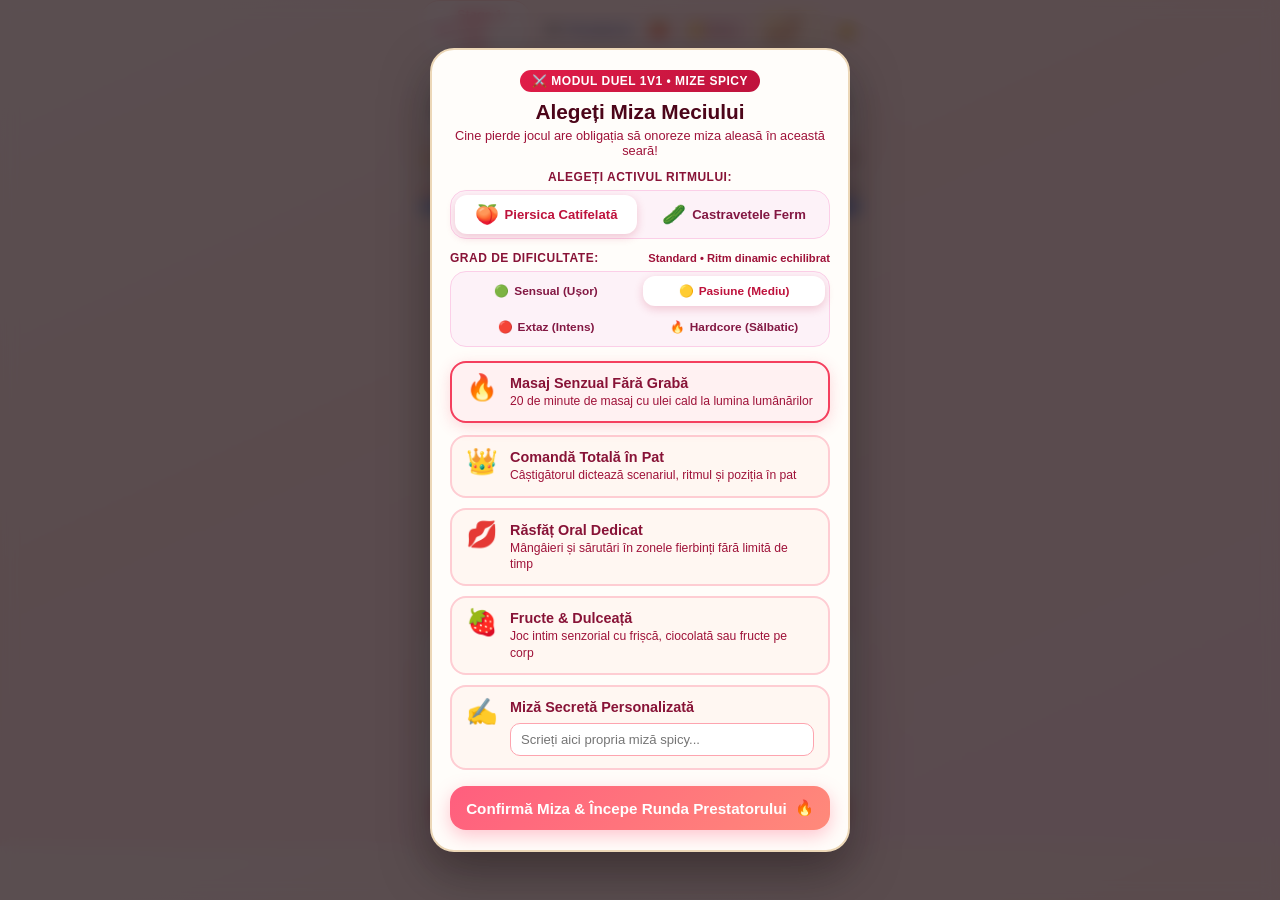
==== commit b61ddfba: "Add files via upload" ====
--- a/peach-sensory-symphony.html
+++ b/peach-sensory-symphony.html
@@ -965,6 +965,65 @@
   box-shadow: 0 3px 10px rgba(190, 18, 60, 0.2);
 }
 
+/* Difficulty Toggle Bar */
+.difficulty-toggle-bar {
+  display: grid;
+  grid-template-columns: repeat(2, 1fr);
+  background: #fdf2f8;
+  border: 1.5px solid #fbcfe8;
+  border-radius: 16px;
+  padding: 4px;
+  gap: 6px;
+}
+
+.diff-tab-btn {
+  padding: 8px 6px;
+  border: none;
+  background: transparent;
+  border-radius: 12px;
+  font-size: 0.74rem;
+  font-weight: 800;
+  color: #831843;
+  cursor: pointer;
+  display: flex;
+  align-items: center;
+  justify-content: center;
+  gap: 5px;
+  transition: all 0.2s ease;
+}
+
+.diff-tab-btn.active {
+  background: #ffffff;
+  color: #be123c;
+  box-shadow: 0 3px 10px rgba(190, 18, 60, 0.2);
+}
+
+.diff-tab-btn[data-diff="hardcore"].active {
+  background: linear-gradient(135deg, #be123c 0%, #9f1239 100%);
+  color: #ffffff;
+  box-shadow: 0 3px 12px rgba(190, 18, 60, 0.4);
+}
+
+.diff-badge-btn {
+  background: rgba(255, 255, 255, 0.95);
+  border: 1.5px solid #fb7185;
+  color: #9f1239;
+  font-size: 0.72rem;
+  font-weight: 800;
+  padding: 4px 8px;
+  border-radius: 12px;
+  cursor: pointer;
+  transition: all 0.2s ease;
+  display: flex;
+  align-items: center;
+  gap: 3px;
+  white-space: nowrap;
+}
+
+.diff-badge-btn:active {
+  transform: scale(0.95);
+}
+
 /* Cucumber Interactive SVG & Animations */
 #cucumber-svg {
   display: none;
@@ -1029,6 +1088,7 @@
         </div>
         <div class="hud-actions">
           <button id="btn-char-toggle" class="icon-button" title="Schimbă între Piersică și Castravete">🍑</button>
+          <button id="btn-diff-badge" class="diff-badge-btn" title="Schimbă Dificultatea">🟡 Mediu</button>
           <div class="bpm-indicator" id="bpm-indicator">⚡ 85 BPM</div>
           <button id="btn-audio-toggle" class="icon-button" title="Sunet">🔔</button>
         </div>
@@ -1248,6 +1308,12 @@
         <span id="btn-next-stage-text">Treci la Etapa Următoare</span>
         <span>✨</span>
       </button>
+
+      <!-- Open Duel & Settings Button (Visible when idle) -->
+      <button id="btn-open-duel-modal" class="btn-level-action" style="width: 100%; margin-top: 6px;">
+        <span>⚔️ Alege Dificultatea & Miza Duelului</span>
+        <span>🔥</span>
+      </button>
     </footer>
   </div>
 
@@ -1289,6 +1355,9 @@
         <span>Aprobă & Validează Parteneriatul</span>
         <span>💮</span>
       </button>
+    </div>
+  </div>
+
   <!-- ========================================= -->
   <!-- SPICY WAGER SELECTION MODAL (PRE-GAME)    -->
   <!-- ========================================= -->
@@ -1299,7 +1368,7 @@
       <p style="font-size:0.8rem; color:#9f1239; margin-bottom:12px;">Cine pierde jocul are obligația să onoreze miza aleasă în această seară!</p>
 
       <!-- Character Choice: Peach vs Cucumber -->
-      <div style="margin-bottom:14px;">
+      <div style="margin-bottom:12px;">
         <label style="font-size:0.75rem; font-weight:800; color:#881337; text-transform:uppercase; letter-spacing:0.5px; display:block; margin-bottom:6px;">
           Alegeți Activul Ritmului:
         </label>
@@ -1311,6 +1380,34 @@
           <button type="button" class="char-tab-btn" data-char="cucumber">
             <span style="font-size:1.2rem;">🥒</span>
             <span>Castravetele Ferm</span>
+          </button>
+        </div>
+      </div>
+
+      <!-- Difficulty Level Selector -->
+      <div style="margin-bottom:14px;">
+        <div style="display:flex; justify-content:space-between; align-items:center; margin-bottom:6px;">
+          <label style="font-size:0.75rem; font-weight:800; color:#881337; text-transform:uppercase; letter-spacing:0.5px;">
+            Grad de Dificultate:
+          </label>
+          <span id="diff-desc-label" style="font-size:0.7rem; color:#9f1239; font-weight:700;">Standard • Ritm echilibrat</span>
+        </div>
+        <div class="difficulty-toggle-bar" id="difficulty-toggle-bar">
+          <button type="button" class="diff-tab-btn" data-diff="easy">
+            <span>🟢</span>
+            <span>Sensual (Ușor)</span>
+          </button>
+          <button type="button" class="diff-tab-btn active" data-diff="medium">
+            <span>🟡</span>
+            <span>Pasiune (Mediu)</span>
+          </button>
+          <button type="button" class="diff-tab-btn" data-diff="hard">
+            <span>🔴</span>
+            <span>Extaz (Intens)</span>
+          </button>
+          <button type="button" class="diff-tab-btn" data-diff="hardcore">
+            <span>🔥</span>
+            <span>Hardcore (Sălbatic)</span>
           </button>
         </div>
       </div>
@@ -1846,6 +1943,12 @@
   const cucumberRight = document.getElementById('cucumber-right');
   const cucumberTipGroup = document.getElementById('cucumber-tip-group');
   const cucumberTipCore = document.getElementById('cucumber-tip-core');
+
+  // Difficulty Selector Elements
+  const btnDiffBadge = document.getElementById('btn-diff-badge');
+  const diffTabBtns = document.querySelectorAll('.diff-tab-btn');
+  const diffDescLabel = document.getElementById('diff-desc-label');
+  const btnOpenDuelModal = document.getElementById('btn-open-duel-modal');
 
   // Modals References
   const wagerModal = document.getElementById('wager-modal');
@@ -1983,6 +2086,80 @@
     });
   }
 
+  // =========================================
+  // DIFFICULTY CONFIGURATION & MECHANICS
+  // =========================================
+  const DIFFICULTY_CONFIG = {
+    easy: {
+      name: '🟢 Sensual (Ușor)',
+      shortName: '🟢 Ușor',
+      desc: 'Ritm relaxat • Ferestre mari de reacție',
+      spawnMultiplier: 1.35,
+      approachTimeMs: 780,
+      hitWindowMs: 230,
+      perfectWindowMs: 95,
+      scoreMultiplier: 1.0,
+      breathDrain: 1.2,
+      bpmMultiplier: 0.9
+    },
+    medium: {
+      name: '🟡 Pasiune (Mediu)',
+      shortName: '🟡 Mediu',
+      desc: 'Standard • Ritm dinamic echilibrat',
+      spawnMultiplier: 1.0,
+      approachTimeMs: 650,
+      hitWindowMs: 180,
+      perfectWindowMs: 75,
+      scoreMultiplier: 1.5,
+      breathDrain: 2.2,
+      bpmMultiplier: 1.0
+    },
+    hard: {
+      name: '🔴 Extaz (Intens)',
+      shortName: '🔴 Intens',
+      desc: 'Ritm alert • Ferestre strânse • Viteză mare',
+      spawnMultiplier: 0.72,
+      approachTimeMs: 500,
+      hitWindowMs: 130,
+      perfectWindowMs: 55,
+      scoreMultiplier: 2.5,
+      breathDrain: 3.5,
+      bpmMultiplier: 1.15
+    },
+    hardcore: {
+      name: '🔥 Hardcore (Sălbatic)',
+      shortName: '🔥 Hardcore',
+      desc: 'Viteză fulger • Penalizări mari • Doar pt campioni!',
+      spawnMultiplier: 0.52,
+      approachTimeMs: 390,
+      hitWindowMs: 95,
+      perfectWindowMs: 40,
+      scoreMultiplier: 4.0,
+      breathDrain: 5.5,
+      bpmMultiplier: 1.25
+    }
+  };
+
+  let selectedDifficulty = 'medium'; // 'easy' | 'medium' | 'hard' | 'hardcore'
+
+  function setDifficulty(diff) {
+    if (!DIFFICULTY_CONFIG[diff]) return;
+    selectedDifficulty = diff;
+    const cfg = DIFFICULTY_CONFIG[diff];
+
+    if (btnDiffBadge) {
+      btnDiffBadge.textContent = cfg.shortName;
+    }
+
+    if (diffDescLabel) {
+      diffDescLabel.textContent = cfg.desc;
+    }
+
+    diffTabBtns.forEach(btn => {
+      btn.classList.toggle('active', btn.dataset.diff === diff);
+    });
+  }
+
   // Pleasure Spot Mechanics
   let lastSwirlAngle = null;
   let lastSwirlTime = null;
@@ -2185,7 +2362,8 @@
     ring.style.height = '50px';
     nodesLayer.appendChild(ring);
 
-    const hitWindowMs = 650;
+    const diffCfg = DIFFICULTY_CONFIG[selectedDifficulty] || DIFFICULTY_CONFIG.medium;
+    const hitWindowMs = diffCfg.approachTimeMs;
     const targetHitTime = Date.now() + hitWindowMs;
 
     const rect = peachWrap.getBoundingClientRect();
@@ -2216,26 +2394,28 @@
       if (progress < 1) {
         requestAnimationFrame(animateRing);
       } else {
+        const missGraceMs = Math.round(diffCfg.hitWindowMs * 0.45);
         setTimeout(() => {
           if (!noteObj.hit) {
             noteObj.hit = true;
             ring.remove();
             handleNoteResult('miss', noteObj);
           }
-        }, 110);
+        }, missGraceMs);
       }
     }
     requestAnimationFrame(animateRing);
   }
 
   function handleNoteResult(rating, noteObj) {
+    const diffCfg = DIFFICULTY_CONFIG[selectedDifficulty] || DIFFICULTY_CONFIG.medium;
     if (rating === 'perfect') {
       combo++;
       hitNotes++;
-      const gain = 300 * multiplier;
+      const gain = Math.round(300 * multiplier * diffCfg.scoreMultiplier);
       score += gain;
       kpi = Math.min(100, kpi + 2.5);
-      breath = Math.max(10, breath - 2.5);
+      breath = Math.max(5, breath - (diffCfg.breathDrain * 0.8));
       showRating('PERFECT!', 'perfect');
       window.symphonyAudio.playPerfectHit();
       vibrate(28);
@@ -2243,17 +2423,17 @@
     } else if (rating === 'great') {
       combo++;
       hitNotes++;
-      const gain = 150 * multiplier;
+      const gain = Math.round(150 * multiplier * diffCfg.scoreMultiplier);
       score += gain;
       kpi = Math.min(100, kpi + 1.4);
-      breath = Math.max(10, breath - 1.5);
+      breath = Math.max(5, breath - diffCfg.breathDrain);
       showRating('GREAT!', 'great');
       window.symphonyAudio.playGreatHit();
       vibrate(18);
       addParticles(noteObj.x, noteObj.y, 10, 'circle');
     } else {
       combo = 0;
-      breath = Math.max(5, breath - 5.0);
+      breath = Math.max(0, breath - (diffCfg.breathDrain * 2.2));
       showRating('MISS', 'miss');
       window.symphonyAudio.playMiss();
       vibrate(45);
@@ -2267,19 +2447,20 @@
   function tryHitTarget(targetName, e) {
     window.symphonyAudio.init();
     const now = Date.now();
-
-    const note = activeNotes.find(n => !n.hit && n.target === targetName && Math.abs(now - n.targetTime) <= 190);
+    const diffCfg = DIFFICULTY_CONFIG[selectedDifficulty] || DIFFICULTY_CONFIG.medium;
+
+    const note = activeNotes.find(n => !n.hit && n.target === targetName && Math.abs(now - n.targetTime) <= diffCfg.hitWindowMs);
 
     if (note) {
       note.hit = true;
       const delta = Math.abs(now - note.targetTime);
-      if (delta <= 75) {
+      if (delta <= diffCfg.perfectWindowMs) {
         handleNoteResult('perfect', note);
       } else {
         handleNoteResult('great', note);
       }
     } else {
-      score += 25 * multiplier;
+      score += Math.round(25 * multiplier * diffCfg.scoreMultiplier);
       kpi = Math.min(100, kpi + 0.5);
       updateHUD();
     }
@@ -2292,20 +2473,25 @@
     if (!isGameActive) return;
     currentMovementIdx = idx;
     const movement = SONG_MOVEMENTS[idx];
-
+    const diffCfg = DIFFICULTY_CONFIG[selectedDifficulty] || DIFFICULTY_CONFIG.medium;
+
+    const actualBpm = Math.round(movement.bpm * diffCfg.bpmMultiplier);
     stageTitleText.textContent = `${currentTurnPlayer} • ${movement.name}`;
-    bpmIndicator.textContent = `⚡ ${movement.bpm} BPM`;
+    bpmIndicator.textContent = `⚡ ${actualBpm} BPM`;
     instructionTitle.textContent = movement.intro;
     instructionSub.textContent = movement.sub;
 
-    window.symphonyAudio.setBPM(movement.bpm);
+    window.symphonyAudio.setBPM(actualBpm);
 
     if (idx >= 1) {
       swirlGuideRing.style.display = 'block';
+    } else {
+      swirlGuideRing.style.display = 'none';
     }
 
     clearInterval(noteSpawnTimer);
-    noteSpawnTimer = setInterval(spawnRhythmNode, movement.noteIntervalMs);
+    const actualInterval = Math.round(movement.noteIntervalMs * diffCfg.spawnMultiplier);
+    noteSpawnTimer = setInterval(spawnRhythmNode, actualInterval);
 
     movementTimer = setTimeout(() => {
       if (currentMovementIdx < SONG_MOVEMENTS.length - 1) {
@@ -2330,6 +2516,8 @@
     currentTurnMaxRpm = 0;
     deactivateFeverMode();
 
+    if (btnOpenDuelModal) btnOpenDuelModal.style.display = 'none';
+
     turnPlayerName.textContent = currentTurnPlayer;
     turnPillIndicator.className = currentTurnPlayer === 'Otter'
       ? 'turn-pill-indicator otter-turn'
@@ -2348,6 +2536,8 @@
     clearTimeout(movementTimer);
     window.symphonyAudio.stopBeatLoop();
     deactivateFeverMode();
+
+    if (btnOpenDuelModal) btnOpenDuelModal.style.display = 'flex';
 
     const acc = totalNotes === 0 ? 100 : Math.round((hitNotes / totalNotes) * 100);
 
@@ -2489,6 +2679,36 @@
     });
   });
 
+  // Difficulty Select Buttons
+  diffTabBtns.forEach(btn => {
+    btn.addEventListener('click', () => {
+      const d = btn.dataset.diff;
+      if (d) {
+        setDifficulty(d);
+        window.symphonyAudio.playGlideTone(620);
+        vibrate(20);
+      }
+    });
+  });
+
+  if (btnDiffBadge) {
+    btnDiffBadge.addEventListener('click', () => {
+      const diffs = ['easy', 'medium', 'hard', 'hardcore'];
+      const nextIdx = (diffs.indexOf(selectedDifficulty) + 1) % diffs.length;
+      setDifficulty(diffs[nextIdx]);
+      window.symphonyAudio.playGlideTone(540 + nextIdx * 80);
+      vibrate(25);
+    });
+  }
+
+  if (btnOpenDuelModal) {
+    btnOpenDuelModal.addEventListener('click', () => {
+      wagerModal.classList.add('open');
+      window.symphonyAudio.playGlideTone(580);
+      vibrate(20);
+    });
+  }
+
   // =========================================
   // TOUCH ZONES & PLEASURE SPOT SWIRL TRACKER
   // =========================================
@@ -2741,7 +2961,8 @@
   setupSignaturePad(sigCanvas, btnClearSig);
   setupSignaturePad(duelSigCanvas, btnClearDuelSig);
 
-  // Initial HUD Display
+  // Initial Setup
+  setDifficulty('medium');
   updateHUD();
 });
 
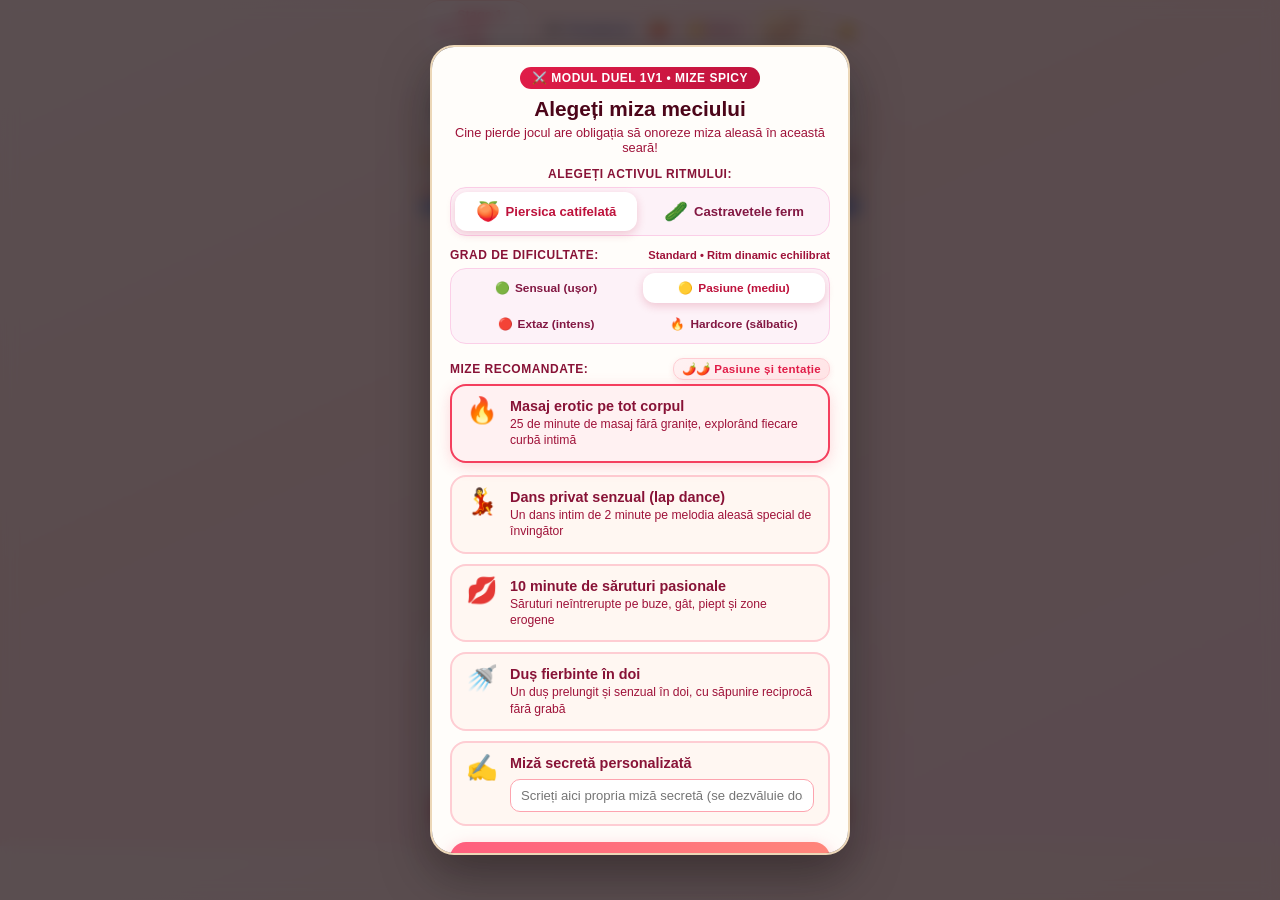
==== commit 3ea6d20d: "Add files via upload" ====
--- a/peach-sensory-symphony.html
+++ b/peach-sensory-symphony.html
@@ -405,16 +405,18 @@
 .rhythm-approach-ring {
   position: absolute;
   border-radius: 50%;
-  border: 3px solid var(--primary-rose);
+  border: 3.5px solid #ff1744;
   pointer-events: none;
-  z-index: 25;
-  box-shadow: 0 0 14px rgba(255, 94, 126, 0.6);
+  z-index: 30;
+  box-shadow: 0 0 18px rgba(255, 23, 68, 0.85), inset 0 0 10px rgba(255, 255, 255, 0.6);
+  background: radial-gradient(circle, rgba(255, 94, 126, 0.25) 0%, rgba(255, 23, 68, 0.05) 100%);
   transform-origin: center center;
 }
 
 .rhythm-approach-ring.pleasure-spot-ring {
   border-color: #f59e0b;
-  box-shadow: 0 0 16px rgba(245, 158, 11, 0.7);
+  box-shadow: 0 0 20px rgba(245, 158, 11, 0.95), inset 0 0 10px rgba(255, 255, 255, 0.7);
+  background: radial-gradient(circle, rgba(245, 158, 11, 0.3) 0%, rgba(245, 158, 11, 0.05) 100%);
 }
 
 /* ========================================= */
@@ -669,11 +671,32 @@
   margin-bottom: 8px;
 }
 
+.wager-spice-header {
+  display: flex;
+  justify-content: space-between;
+  align-items: center;
+  margin-top: 10px;
+  margin-bottom: 6px;
+}
+
+.wager-spice-badge {
+  background: linear-gradient(135deg, #fff1f2 0%, #ffe4e6 100%);
+  border: 1px solid #fecdd3;
+  color: #e11d48;
+  font-size: 0.72rem;
+  font-weight: 800;
+  padding: 3px 8px;
+  border-radius: 10px;
+  letter-spacing: 0.3px;
+  box-shadow: 0 2px 6px rgba(225, 29, 72, 0.1);
+  transition: all 0.3s ease;
+}
+
 .wagers-list {
   display: flex;
   flex-direction: column;
   gap: 10px;
-  margin: 16px 0;
+  margin: 6px 0 16px 0;
   text-align: left;
 }
 
@@ -687,6 +710,12 @@
   align-items: flex-start;
   gap: 12px;
   transition: all 0.2s ease;
+  animation: fadeInWager 0.22s ease-out;
+}
+
+@keyframes fadeInWager {
+  from { opacity: 0; transform: translateY(5px); }
+  to { opacity: 1; transform: translateY(0); }
 }
 
 .wager-card-option:active, .wager-card-option.selected {
@@ -1050,7 +1079,8 @@
 
 .cucumber-active .rhythm-approach-ring.pleasure-spot-ring {
   border-color: #22c55e !important;
-  box-shadow: 0 0 16px rgba(34, 197, 94, 0.7) !important;
+  box-shadow: 0 0 20px rgba(34, 197, 94, 0.95), inset 0 0 10px rgba(255, 255, 255, 0.7) !important;
+  background: radial-gradient(circle, rgba(34, 197, 94, 0.3) 0%, rgba(34, 197, 94, 0.05) 100%) !important;
 }
 
 .cucumber-active .rpm-badge {
@@ -1291,27 +1321,27 @@
       <!-- Tool Switcher: 👆 Deget vs 👅 Limbă -->
       <div class="tool-selector-bar">
         <button id="tab-finger" class="tool-tab-btn active">
-          <span>👆 Vârful Degetului (Tap)</span>
+          <span>👆 Vârful degetului (tap)</span>
         </button>
         <button id="tab-tongue" class="tool-tab-btn">
-          <span>👅 Vârful Limbii (Glide & Swirl)</span>
+          <span>👅 Vârful limbii (glide & swirl)</span>
         </button>
       </div>
 
       <!-- Breath Catch Button -->
       <button id="btn-breath-catch" class="btn-breath-recovery">
-        <span>🫁 Pauză de Sărut (+35% Oxigen)</span>
+        <span>🫁 Pauză de sărut (+35% oxigen)</span>
       </button>
 
       <!-- Stage Progression Button -->
       <button id="btn-next-stage" class="btn-level-action" style="display: none;">
-        <span id="btn-next-stage-text">Treci la Etapa Următoare</span>
+        <span id="btn-next-stage-text">Treci la etapa următoare</span>
         <span>✨</span>
       </button>
 
       <!-- Open Duel & Settings Button (Visible when idle) -->
       <button id="btn-open-duel-modal" class="btn-level-action" style="width: 100%; margin-top: 6px;">
-        <span>⚔️ Alege Dificultatea & Miza Duelului</span>
+        <span>⚔️ Alege dificultatea și miza duelului</span>
         <span>🔥</span>
       </button>
     </footer>
@@ -1323,7 +1353,7 @@
   <div class="modal-overlay" id="victory-modal">
     <div class="cert-card">
       <div class="rank-badge" id="modal-rank-badge">★ S RANK • EXCELLENT ★</div>
-      <h2 class="cert-title">Acord de Ritm Îndeplinit</h2>
+      <h2 class="cert-title">Acord de ritm îndeplinit</h2>
       <p class="cert-subtitle">
         Toate cele 5 etape ale simfoniei senzoriale au fost desăvârșite! KPI 100% atins cu brio.
       </p>
@@ -1331,11 +1361,11 @@
       <div class="stats-summary-grid">
         <div class="summary-item">
           <span class="num" id="modal-final-score">0</span>
-          <span class="desc">Scor Total</span>
+          <span class="desc">Scor total</span>
         </div>
         <div class="summary-item">
           <span class="num" id="modal-max-combo">0x</span>
-          <span class="desc">Max Combo</span>
+          <span class="desc">Combo maxim</span>
         </div>
         <div class="summary-item">
           <span class="num" id="modal-final-accuracy">100%</span>
@@ -1345,14 +1375,14 @@
 
       <div class="signature-box">
         <div style="font-size:0.75rem; color:#8d6e63; font-weight:700; margin-bottom:4px; display:flex; justify-content:space-between;">
-          <span>Semnătura Clientului Activ (Otter):</span>
+          <span>Semnătura clientului activ (Otter):</span>
           <button id="btn-clear-sig" style="background:none; border:none; color:var(--primary-rose); font-size:0.75rem; font-weight:700; cursor:pointer;">Șterge</button>
         </div>
         <canvas id="signature-canvas" width="340" height="75"></canvas>
       </div>
 
       <button id="btn-sign-complete" class="btn-level-action" style="width:100%; margin-top:0;">
-        <span>Aprobă & Validează Parteneriatul</span>
+        <span>Aprobă și validează parteneriatul</span>
         <span>💮</span>
       </button>
     </div>
@@ -1363,23 +1393,23 @@
   <!-- ========================================= -->
   <div class="modal-overlay open" id="wager-modal">
     <div class="wager-modal-content">
-      <span class="wager-badge-tag">⚔️ MODUL DUEL 1V1 • MIZE SPICY</span>
-      <h2 style="font-size:1.3rem; font-weight:900; color:#4c0519; margin-bottom:4px;">Alegeți Miza Meciului</h2>
+      <span class="wager-badge-tag">⚔️ Modul duel 1v1 • Mize spicy</span>
+      <h2 style="font-size:1.3rem; font-weight:900; color:#4c0519; margin-bottom:4px;">Alegeți miza meciului</h2>
       <p style="font-size:0.8rem; color:#9f1239; margin-bottom:12px;">Cine pierde jocul are obligația să onoreze miza aleasă în această seară!</p>
 
       <!-- Character Choice: Peach vs Cucumber -->
       <div style="margin-bottom:12px;">
         <label style="font-size:0.75rem; font-weight:800; color:#881337; text-transform:uppercase; letter-spacing:0.5px; display:block; margin-bottom:6px;">
-          Alegeți Activul Ritmului:
+          Alegeți activul ritmului:
         </label>
         <div class="character-toggle-bar" id="character-toggle-bar">
           <button type="button" class="char-tab-btn active" data-char="peach">
             <span style="font-size:1.2rem;">🍑</span>
-            <span>Piersica Catifelată</span>
+            <span>Piersica catifelată</span>
           </button>
           <button type="button" class="char-tab-btn" data-char="cucumber">
             <span style="font-size:1.2rem;">🥒</span>
-            <span>Castravetele Ferm</span>
+            <span>Castravetele ferm</span>
           </button>
         </div>
       </div>
@@ -1388,74 +1418,44 @@
       <div style="margin-bottom:14px;">
         <div style="display:flex; justify-content:space-between; align-items:center; margin-bottom:6px;">
           <label style="font-size:0.75rem; font-weight:800; color:#881337; text-transform:uppercase; letter-spacing:0.5px;">
-            Grad de Dificultate:
+            Grad de dificultate:
           </label>
           <span id="diff-desc-label" style="font-size:0.7rem; color:#9f1239; font-weight:700;">Standard • Ritm echilibrat</span>
         </div>
         <div class="difficulty-toggle-bar" id="difficulty-toggle-bar">
           <button type="button" class="diff-tab-btn" data-diff="easy">
             <span>🟢</span>
-            <span>Sensual (Ușor)</span>
+            <span>Sensual (ușor)</span>
           </button>
           <button type="button" class="diff-tab-btn active" data-diff="medium">
             <span>🟡</span>
-            <span>Pasiune (Mediu)</span>
+            <span>Pasiune (mediu)</span>
           </button>
           <button type="button" class="diff-tab-btn" data-diff="hard">
             <span>🔴</span>
-            <span>Extaz (Intens)</span>
+            <span>Extaz (intens)</span>
           </button>
           <button type="button" class="diff-tab-btn" data-diff="hardcore">
             <span>🔥</span>
-            <span>Hardcore (Sălbatic)</span>
+            <span>Hardcore (sălbatic)</span>
           </button>
         </div>
       </div>
 
+      <!-- Dynamic Spicy Wagers Container -->
+      <div class="wager-spice-header">
+        <label style="font-size:0.75rem; font-weight:800; color:#881337; text-transform:uppercase; letter-spacing:0.5px;">
+          Mize recomandate:
+        </label>
+        <span class="wager-spice-badge" id="wager-spice-badge">🌶️🌶️ Pasiune și tentație</span>
+      </div>
+
       <div class="wagers-list" id="wagers-list">
-        <div class="wager-card-option selected" data-wager="20 de minute de masaj senzual cu ulei cald la lumina lumânărilor fără nicio grabă">
-          <div class="wager-icon">🔥</div>
-          <div class="wager-info">
-            <h4>Masaj Senzual Fără Grabă</h4>
-            <p>20 de minute de masaj cu ulei cald la lumina lumânărilor</p>
-          </div>
-        </div>
-
-        <div class="wager-card-option" data-wager="Câștigătorul dictează scenariul, ritmul și poziția în pat în această seară">
-          <div class="wager-icon">👑</div>
-          <div class="wager-info">
-            <h4>Comandă Totală în Pat</h4>
-            <p>Câștigătorul dictează scenariul, ritmul și poziția în pat</p>
-          </div>
-        </div>
-
-        <div class="wager-card-option" data-wager="Mângâieri și sărutări dedicate în zonele fierbinți fără limită de timp">
-          <div class="wager-icon">💋</div>
-          <div class="wager-info">
-            <h4>Răsfăț Oral Dedicat</h4>
-            <p>Mângâieri și sărutări în zonele fierbinți fără limită de timp</p>
-          </div>
-        </div>
-
-        <div class="wager-card-option" data-wager="Joc intim senzorial cu căpșuni, ciocolată sau frișcă direct pe piele">
-          <div class="wager-icon">🍓</div>
-          <div class="wager-info">
-            <h4>Fructe & Dulceață</h4>
-            <p>Joc intim senzorial cu frișcă, ciocolată sau fructe pe corp</p>
-          </div>
-        </div>
-
-        <div class="wager-card-option" data-wager="custom">
-          <div class="wager-icon">✍️</div>
-          <div class="wager-info" style="width:100%;">
-            <h4>Miză Secretă Personalizată</h4>
-            <input type="text" id="custom-wager-text" class="custom-wager-input" placeholder="Scrieți aici propria miză spicy..." />
-          </div>
-        </div>
+        <!-- Dynamically rendered based on chosen difficulty -->
       </div>
 
       <button id="btn-start-duel" class="btn-level-action" style="width:100%; margin-top:6px;">
-        <span>Confirmă Miza & Începe Runda Prestatorului</span>
+        <span>Confirmă miza și începe runda Prestatorului</span>
         <span>🔥</span>
       </button>
     </div>
@@ -1492,8 +1492,8 @@
   <!-- ========================================= -->
   <div class="modal-overlay" id="duel-winner-modal">
     <div class="cert-card" style="max-width:410px;">
-      <div class="rank-badge" id="duel-winner-badge" style="background:linear-gradient(135deg, #f43f5e 0%, #e11d48 100%);">👑 VICTORIE TOTALĂ!</div>
-      <h2 class="cert-title" id="duel-winner-headline">Otter a Câștigat Duelul!</h2>
+      <div class="rank-badge" id="duel-winner-badge" style="background:linear-gradient(135deg, #f43f5e 0%, #e11d48 100%);">👑 Victorie totală!</div>
+      <h2 class="cert-title" id="duel-winner-headline">Otter a câștigat duelul!</h2>
       
       <div class="duel-vs-grid">
         <div class="player-duel-column" id="p1-duel-col">
@@ -1514,7 +1514,7 @@
       </div>
 
       <div class="wager-awarded-box">
-        <h4>★ RECOMPENSA CÂȘTIGATĂ ★</h4>
+        <h4>★ Recompensa câștigată ★</h4>
         <p id="duel-awarded-wager-text"></p>
       </div>
 
@@ -1527,7 +1527,7 @@
       </div>
 
       <button id="btn-finish-duel" class="btn-level-action" style="width:100%; margin-top:0;">
-        <span>Onorează Miza & Reia Duelul</span>
+        <span>Onorează miza și reia duelul</span>
         <span>💋</span>
       </button>
     </div>
@@ -1953,7 +1953,6 @@
   // Modals References
   const wagerModal = document.getElementById('wager-modal');
   const wagersList = document.getElementById('wagers-list');
-  const customWagerText = document.getElementById('custom-wager-text');
   const btnStartDuel = document.getElementById('btn-start-duel');
 
   const handoverModal = document.getElementById('handover-modal');
@@ -2011,7 +2010,7 @@
   // =========================================
   const SONG_MOVEMENTS = [
     {
-      name: 'Mișcarea 1: Încălzire Senzorială',
+      name: 'Mișcarea 1: Încălzire senzorială',
       bpm: 85,
       durationMs: 18000,
       noteIntervalMs: 1000,
@@ -2019,23 +2018,23 @@
       sub: 'Pregătește ritmul pentru runda decisivă.'
     },
     {
-      name: 'Mișcarea 2: Ritm & Swirls pe Punctul de Plăcere',
+      name: 'Mișcarea 2: Ritm și rotiri pe punctul de plăcere',
       bpm: 105,
       durationMs: 20000,
       noteIntervalMs: 800,
-      intro: 'Rotiri circulare pe Punctul de Plăcere de sub codiță!',
+      intro: 'Rotiri circulare pe punctul de plăcere!',
       sub: 'Măsoară viteza RPM și activează multiplicatorul 3x.'
     },
     {
-      name: 'Mișcarea 3: FEVER DROP & Valuri de Foc',
+      name: 'Mișcarea 3: Fever drop și valuri de foc',
       bpm: 125,
       durationMs: 20000,
       noteIntervalMs: 600,
-      intro: 'Menține combo-ul peste 15x pentru FEVER MODE!',
+      intro: 'Menține combo-ul peste 15x pentru Fever Mode!',
       sub: 'Multiplicatori uriași 8x și 16x pe ecran.'
     },
     {
-      name: 'Mișcarea 4: CLIMAX OVERDRIVE • Gâfâit Garantat',
+      name: 'Mișcarea 4: Climax overdrive • sprint final',
       bpm: 140,
       durationMs: 20000,
       noteIntervalMs: 440,
@@ -2047,7 +2046,8 @@
   // Game Engine & Duel State
   let isGameActive = false;
   let currentTurnPlayer = 'Prestatorul'; // 'Prestatorul' | 'Otter'
-  let selectedWager = '20 de minute de masaj senzual cu ulei cald la lumina lumânărilor fără nicio grabă';
+  let selectedWager = '20 de minute de masaj senzual pe spate și umeri cu ulei cald la lumina lumânărilor fără nicio grabă';
+  let isCustomWager = false;
 
   // Stats for Player 1 and Player 2
   let p1Stats = { score: 0, combo: 0, maxCombo: 0, totalNotes: 0, hitNotes: 0, maxRpm: 0 };
@@ -2091,7 +2091,7 @@
   // =========================================
   const DIFFICULTY_CONFIG = {
     easy: {
-      name: '🟢 Sensual (Ușor)',
+      name: '🟢 Sensual (ușor)',
       shortName: '🟢 Ușor',
       desc: 'Ritm relaxat • Ferestre mari de reacție',
       spawnMultiplier: 1.35,
@@ -2103,7 +2103,7 @@
       bpmMultiplier: 0.9
     },
     medium: {
-      name: '🟡 Pasiune (Mediu)',
+      name: '🟡 Pasiune (mediu)',
       shortName: '🟡 Mediu',
       desc: 'Standard • Ritm dinamic echilibrat',
       spawnMultiplier: 1.0,
@@ -2115,7 +2115,7 @@
       bpmMultiplier: 1.0
     },
     hard: {
-      name: '🔴 Extaz (Intens)',
+      name: '🔴 Extaz (intens)',
       shortName: '🔴 Intens',
       desc: 'Ritm alert • Ferestre strânse • Viteză mare',
       spawnMultiplier: 0.72,
@@ -2127,9 +2127,9 @@
       bpmMultiplier: 1.15
     },
     hardcore: {
-      name: '🔥 Hardcore (Sălbatic)',
+      name: '🔥 Hardcore (sălbatic)',
       shortName: '🔥 Hardcore',
-      desc: 'Viteză fulger • Penalizări mari • Doar pt campioni!',
+      desc: 'Viteză fulger • Penalizări mari • Doar pentru campioni!',
       spawnMultiplier: 0.52,
       approachTimeMs: 390,
       hitWindowMs: 95,
@@ -2142,6 +2142,221 @@
 
   let selectedDifficulty = 'medium'; // 'easy' | 'medium' | 'hard' | 'hardcore'
 
+  // =========================================
+  // SPICY WAGERS BY DIFFICULTY TIER
+  // =========================================
+  const SPICY_WAGERS_BY_DIFF = {
+    easy: {
+      spiceLevel: '🌶️ Blând și dulce',
+      wagers: [
+        {
+          icon: '🌸',
+          title: 'Masaj lent cu ulei cald',
+          desc: '20 de minute de masaj senzual pe spate și umeri la lumina lumânărilor',
+          full: '20 de minute de masaj senzual pe spate și umeri cu ulei cald la lumina lumânărilor fără nicio grabă'
+        },
+        {
+          icon: '📸',
+          title: 'Ședință foto erotică',
+          desc: 'O ședință foto privată și senzuală realizată de învingător',
+          full: 'O ședință foto erotică privată și senzuală realizată de învingător'
+        },
+        {
+          icon: '🕯️',
+          title: 'Baie fierbinte cu spumă',
+          desc: 'Pregătirea unei băi relaxante cu lumânări și servirea băuturii preferate',
+          full: 'Pregătirea unei băi fierbinți cu spumă, lumânări și servirea băuturii preferate'
+        },
+        {
+          icon: '💆',
+          title: 'Masaj pe frunte',
+          desc: '15 minute de masaj delicat și relaxant pe frunte și tâmple',
+          full: '15 minute de masaj delicat și relaxant pe frunte și tâmple până la relaxare totală'
+        }
+      ]
+    },
+    medium: {
+      spiceLevel: '🌶️🌶️ Pasiune și tentație',
+      wagers: [
+        {
+          icon: '🔥',
+          title: 'Masaj erotic pe tot corpul',
+          desc: '25 de minute de masaj fără granițe, explorând fiecare curbă intimă',
+          full: '25 de minute de masaj erotic pe tot corpul, explorând fiecare curbă intimă fără nicio grabă'
+        },
+        {
+          icon: '💃',
+          title: 'Dans privat senzual (lap dance)',
+          desc: 'Un dans intim de 2 minute pe melodia aleasă special de învingător',
+          full: 'Un dans privat senzual de 2 minute pe melodia aleasă de învingător, cu contact vizual neîntrerupt'
+        },
+        {
+          icon: '💋',
+          title: '10 minute de săruturi pasionale',
+          desc: 'Săruturi neîntrerupte pe buze, gât, piept și zone erogene',
+          full: '10 minute de săruturi pasionale neîntrerupte pe buze, gât, piept și zone erogene dictate de învingător'
+        },
+        {
+          icon: '🚿',
+          title: 'Duș fierbinte în doi',
+          desc: 'Un duș prelungit și senzual în doi, cu săpunire reciprocă fără grabă',
+          full: 'Un duș fierbinte și senzual în doi, cu săpunire reciprocă lentă și mângâieri fără grabă'
+        }
+      ]
+    },
+    hard: {
+      spiceLevel: '🌶️🌶️🌶️ Foarte fierbinte',
+      wagers: [
+        {
+          icon: '💋',
+          title: 'Răsfăț oral',
+          desc: 'Mângâieri și sărutări în zonele erogene fără limită de timp',
+          full: 'Mângâieri și sărutări în zonele erogene fără limită de timp, ghidate de învingător'
+        },
+        {
+          icon: '✨',
+          title: 'Săruturi pe tot corpul',
+          desc: 'Mângâieri și sărutări lente din cap până în picioare pe toate zonele erogene',
+          full: 'Mângâieri și sărutări lente din cap până în picioare pe toate zonele erogene ale învingătorului'
+        },
+        {
+          icon: '🙈',
+          title: 'Legat la ochi (senzații oarbe)',
+          desc: 'Învinsul stă legat la ochi 15 minute și acceptă atingerile neașteptate ale partenerului',
+          full: 'Învinsul stă legat la ochi 15 minute și acceptă atingerile neașteptate ale partenerului'
+        },
+        {
+          icon: '👑',
+          title: 'Ghidarea serii în dormitor',
+          desc: 'Învingătorul alege ritmul, atmosfera și pozițiile preferate în această seară',
+          full: 'Învingătorul alege ritmul, atmosfera și pozițiile preferate în dormitor în această seară'
+        }
+      ]
+    },
+    hardcore: {
+      spiceLevel: '🌶️🌶️🌶️🌶️ Hardcore extrem',
+      wagers: [
+        {
+          icon: '😈',
+          title: 'Supunere senzuală (3 fantezii)',
+          desc: 'Învinsul îndeplinește cu dăruire 3 dorințe intime secrete alese de învingător',
+          full: 'Supunere senzuală: Învinsul îndeplinește cu dăruire 3 dorințe intime secrete alese pe loc de învingător'
+        },
+        {
+          icon: '💦',
+          title: 'Controlul orgasmului (edging)',
+          desc: 'Învinsul este adus pe marginea plăcerii de 3 ori înainte de permisiunea să termine',
+          full: 'Controlul orgasmului (edging): Învinsul este adus pe marginea plăcerii de 3 ori înainte de permisiunea finală'
+        },
+        {
+          icon: '✨',
+          title: 'Fantezie nouă explorată împreună',
+          desc: 'Învingătorul alege o experiență sau fantezie nouă pe care o explorați cu acord reciproc',
+          full: 'Fantezie nouă explorată împreună: Învingătorul alege o experiență sau fantezie nouă încercată cu acord reciproc'
+        },
+        {
+          icon: '🫦',
+          title: 'Joc de rol (roleplay)',
+          desc: 'Învinsul intră în rolul senzual agreat împreună pe tot parcursul serii',
+          full: 'Joc de rol (roleplay): Învinsul intră în rolul senzual agreat împreună pe tot parcursul serii'
+        }
+      ]
+    }
+  };
+
+  let savedCustomWager = '';
+
+  function renderWagers(diff) {
+    if (!wagersList) return;
+    const tier = SPICY_WAGERS_BY_DIFF[diff] || SPICY_WAGERS_BY_DIFF.medium;
+    const spiceBadge = document.getElementById('wager-spice-badge');
+    if (spiceBadge) {
+      spiceBadge.textContent = tier.spiceLevel;
+    }
+
+    const customInputNow = document.getElementById('custom-wager-text');
+    if (customInputNow && customInputNow.value.trim()) {
+      savedCustomWager = customInputNow.value.trim();
+    }
+
+    let html = '';
+    tier.wagers.forEach((w, index) => {
+      const isSelected = (!isCustomWager && index === 0) ? 'selected' : '';
+      html += `
+        <div class="wager-card-option ${isSelected}" data-wager="${w.full}">
+          <div class="wager-icon">${w.icon}</div>
+          <div class="wager-info">
+            <h4>${w.title}</h4>
+            <p>${w.desc}</p>
+          </div>
+        </div>
+      `;
+    });
+
+    const customSelected = isCustomWager ? 'selected' : '';
+    html += `
+      <div class="wager-card-option ${customSelected}" data-wager="custom">
+        <div class="wager-icon">✍️</div>
+        <div class="wager-info" style="width:100%;">
+          <h4>Miză secretă personalizată</h4>
+          <input type="text" id="custom-wager-text" class="custom-wager-input" placeholder="Scrieți aici propria miză secretă (se dezvăluie doar la final)..." value="${savedCustomWager}" />
+        </div>
+      </div>
+    `;
+
+    wagersList.innerHTML = html;
+    if (!isCustomWager) {
+      selectedWager = tier.wagers[0].full;
+    }
+    setupWagerCardListeners();
+  }
+
+  function setupWagerCardListeners() {
+    const customInput = document.getElementById('custom-wager-text');
+    const cards = wagersList.querySelectorAll('.wager-card-option');
+
+    cards.forEach(card => {
+      card.addEventListener('click', (e) => {
+        if (e.target === customInput) return;
+        cards.forEach(c => c.classList.remove('selected'));
+        card.classList.add('selected');
+
+        const wagerType = card.dataset.wager;
+        if (wagerType === 'custom') {
+          isCustomWager = true;
+          if (customInput) {
+            customInput.focus();
+            selectedWager = customInput.value.trim() || 'Miză secretă confidențială';
+          }
+        } else {
+          isCustomWager = false;
+          selectedWager = wagerType;
+        }
+        window.symphonyAudio.playGlideTone(580);
+        vibrate(15);
+      });
+    });
+
+    if (customInput) {
+      customInput.addEventListener('input', () => {
+        cards.forEach(c => c.classList.remove('selected'));
+        const parentCard = customInput.closest('.wager-card-option');
+        if (parentCard) parentCard.classList.add('selected');
+        isCustomWager = true;
+        savedCustomWager = customInput.value.trim();
+        selectedWager = savedCustomWager || 'Miză secretă confidențială';
+      });
+
+      customInput.addEventListener('focus', () => {
+        cards.forEach(c => c.classList.remove('selected'));
+        const parentCard = customInput.closest('.wager-card-option');
+        if (parentCard) parentCard.classList.add('selected');
+        isCustomWager = true;
+        selectedWager = customInput.value.trim() || 'Miză secretă confidențială';
+      });
+    }
+  }
+
   function setDifficulty(diff) {
     if (!DIFFICULTY_CONFIG[diff]) return;
     selectedDifficulty = diff;
@@ -2158,6 +2373,9 @@
     diffTabBtns.forEach(btn => {
       btn.classList.toggle('active', btn.dataset.diff === diff);
     });
+
+    // Render increasingly spicy wagers for this difficulty level!
+    renderWagers(diff);
   }
 
   // Pleasure Spot Mechanics
@@ -2446,6 +2664,15 @@
 
   function tryHitTarget(targetName, e) {
     window.symphonyAudio.init();
+    if (!isGameActive) {
+      if (wagerModal && wagerModal.classList.contains('open')) {
+        wagerModal.classList.remove('open');
+      }
+      currentTurnPlayer = 'Prestatorul';
+      startPlayerTurn();
+      return;
+    }
+
     const now = Date.now();
     const diffCfg = DIFFICULTY_CONFIG[selectedDifficulty] || DIFFICULTY_CONFIG.medium;
 
@@ -2491,6 +2718,7 @@
 
     clearInterval(noteSpawnTimer);
     const actualInterval = Math.round(movement.noteIntervalMs * diffCfg.spawnMultiplier);
+    spawnRhythmNode(); // Spawn note immediately so circle is visible right away!
     noteSpawnTimer = setInterval(spawnRhythmNode, actualInterval);
 
     movementTimer = setTimeout(() => {
@@ -2555,7 +2783,11 @@
 
       // Show Handover Modal
       handoverTargetScore.textContent = p1Stats.score.toLocaleString();
-      handoverWagerText.textContent = selectedWager;
+      if (isCustomWager) {
+        handoverWagerText.textContent = '🔒 Miză secretă confidențială (se dezvăluie doar la final!)';
+      } else {
+        handoverWagerText.textContent = selectedWager;
+      }
       handoverModal.classList.add('open');
 
     } else {
@@ -2585,20 +2817,24 @@
     p2FinalScore.textContent = p2Stats.score.toLocaleString();
     p2FinalAcc.textContent = `${p2Stats.accuracy}% Acc (Max ${p2Stats.maxCombo}x)`;
 
-    duelAwardedWagerText.textContent = selectedWager;
+    if (isCustomWager) {
+      duelAwardedWagerText.innerHTML = `🔒 <strong>Miză secretă dezvăluită:</strong><br><span style="font-style:italic; font-size:0.95rem; color:#be123c;">„${selectedWager}”</span>`;
+    } else {
+      duelAwardedWagerText.textContent = selectedWager;
+    }
 
     const isOtterWinner = p2Stats.score >= p1Stats.score;
 
     if (isOtterWinner) {
-      duelWinnerHeadline.textContent = 'Otter a Câștigat Duelul!';
-      duelWinnerBadge.textContent = '👑 OTTER ESTE REGINA RITMULUI!';
+      duelWinnerHeadline.textContent = 'Otter a câștigat duelul!';
+      duelWinnerBadge.textContent = '👑 Otter este regina ritmului!';
       p2DuelCol.classList.add('winner');
       p1DuelCol.classList.remove('winner');
       p2Crown.style.visibility = 'visible';
       p1Crown.style.visibility = 'hidden';
     } else {
-      duelWinnerHeadline.textContent = 'Prestatorul a Câștigat Duelul!';
-      duelWinnerBadge.textContent = '👑 PRESTATORUL A TRIUMFAT!';
+      duelWinnerHeadline.textContent = 'Prestatorul a câștigat duelul!';
+      duelWinnerBadge.textContent = '👑 Prestatorul a triumfat!';
       p1DuelCol.classList.add('winner');
       p2DuelCol.classList.remove('winner');
       p1Crown.style.visibility = 'visible';
@@ -2614,32 +2850,14 @@
   // =========================================
   // SPICY WAGER SELECTION LOGIC
   // =========================================
-  const wagerOptions = document.querySelectorAll('.wager-card-option');
-  wagerOptions.forEach(card => {
-    card.addEventListener('click', () => {
-      wagerOptions.forEach(c => c.classList.remove('selected'));
-      card.classList.add('selected');
-
-      const wagerType = card.dataset.wager;
-      if (wagerType === 'custom') {
-        customWagerText.focus();
-        selectedWager = customWagerText.value.trim() || 'Miză secretă personalizată aleasă în cuplu';
-      } else {
-        selectedWager = wagerType;
-      }
-      window.symphonyAudio.playGlideTone(580);
-      vibrate(15);
-    });
-  });
-
-  customWagerText.addEventListener('input', () => {
-    selectedWager = customWagerText.value.trim() || 'Miză secretă personalizată aleasă în cuplu';
-  });
-
   btnStartDuel.addEventListener('click', () => {
+    const customInput = document.getElementById('custom-wager-text');
     const selectedOption = document.querySelector('.wager-card-option.selected');
     if (selectedOption && selectedOption.dataset.wager === 'custom') {
-      selectedWager = customWagerText.value.trim() || 'Miză secretă personalizată aleasă în cuplu';
+      isCustomWager = true;
+      selectedWager = (customInput && customInput.value.trim()) || 'Miză secretă confidențială';
+    } else {
+      isCustomWager = false;
     }
     wagerModal.classList.remove('open');
     currentTurnPlayer = 'Prestatorul';
@@ -2757,6 +2975,15 @@
   }
 
   function handlePleasureSpotTap(e) {
+    if (!isGameActive) {
+      if (wagerModal && wagerModal.classList.contains('open')) {
+        wagerModal.classList.remove('open');
+      }
+      currentTurnPlayer = 'Prestatorul';
+      startPlayerTurn();
+      return;
+    }
+
     if (isOverheated) {
       showRating('OVERHEAT!', 'overheat');
       window.symphonyAudio.playMiss();
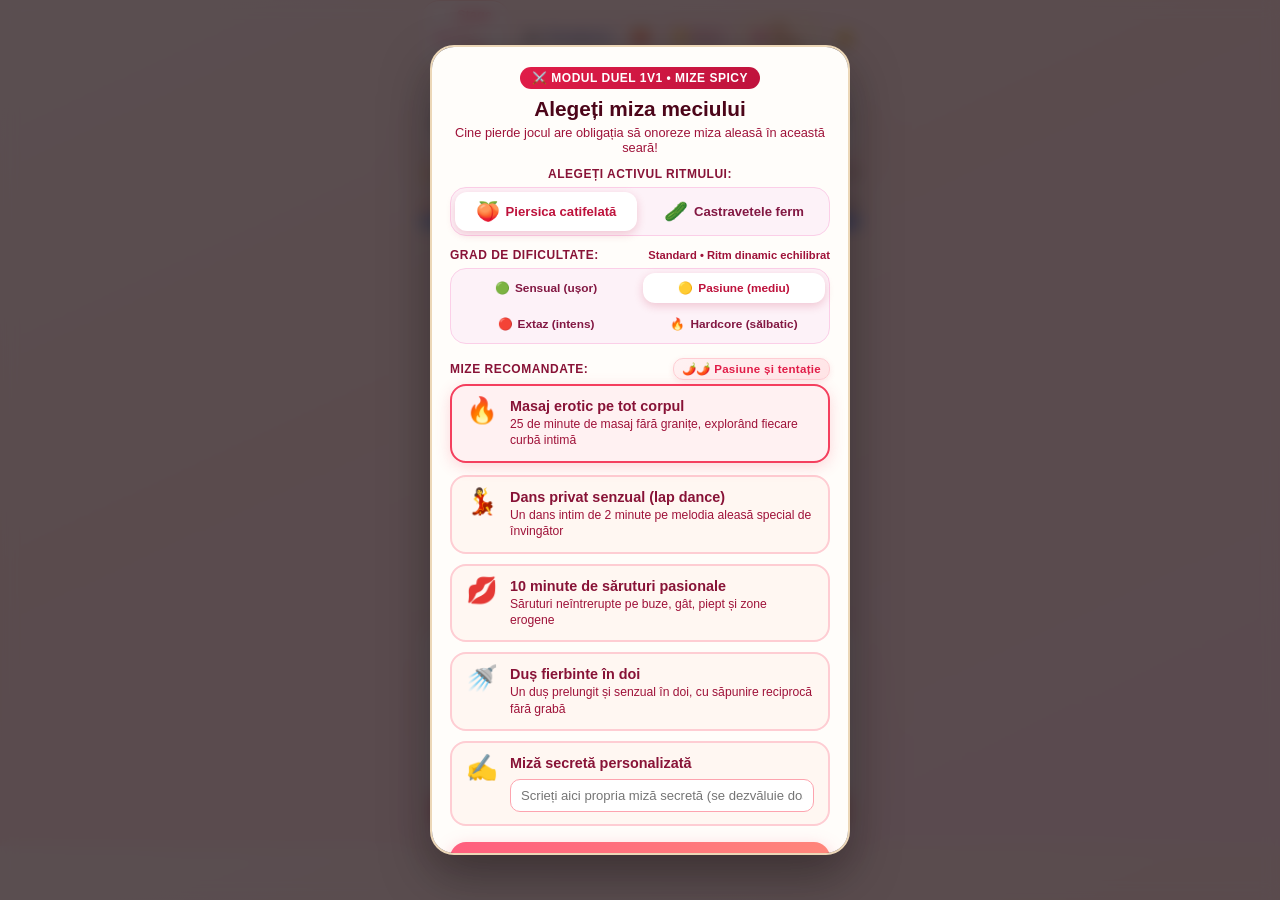
==== commit a808c1da: "Add files via upload" ====
--- a/peach-sensory-symphony.html
+++ b/peach-sensory-symphony.html
@@ -104,6 +104,32 @@
   padding: 5px 10px;
   border-radius: 12px;
   letter-spacing: 0.5px;
+  display: inline-flex;
+  align-items: center;
+  gap: 5px;
+  transition: all 0.3s cubic-bezier(0.16, 1, 0.3, 1);
+}
+
+.bpm-heart-icon {
+  display: inline-block;
+  transform-origin: center;
+  animation: dynamicHeartBeat var(--pulse-speed, 0.7s) infinite ease-in-out;
+}
+
+@keyframes dynamicHeartBeat {
+  0%, 100% { transform: scale(1); }
+  18% { transform: scale(1.35); }
+  32% { transform: scale(1.08); }
+  46% { transform: scale(1.24); }
+}
+
+.peach-interactive-wrap.arousal-pulse {
+  animation: arousalThrob var(--pulse-speed, 0.7s) infinite ease-in-out;
+}
+
+@keyframes arousalThrob {
+  0%, 100% { transform: scale(1); }
+  50% { transform: scale(1.025); }
 }
 
 .icon-button {
@@ -496,11 +522,47 @@
   justify-content: center;
   gap: 6px;
   cursor: pointer;
-  transition: background 0.15s;
+  transition: all 0.25s cubic-bezier(0.16, 1, 0.3, 1);
 }
 
 .btn-breath-recovery:active {
-  background: #eff6ff;
+  transform: scale(0.97);
+}
+
+.btn-breath-recovery.urgent {
+  background: linear-gradient(135deg, #f43f5e 0%, #be123c 100%);
+  color: #ffffff;
+  border-color: #fda4af;
+  animation: breathBtnAlert 0.8s infinite alternate;
+  box-shadow: 0 4px 14px rgba(225, 29, 72, 0.35);
+}
+
+@keyframes breathBtnAlert {
+  0% { transform: scale(1); box-shadow: 0 0 0 rgba(225, 29, 72, 0.4); }
+  100% { transform: scale(1.03); box-shadow: 0 0 16px rgba(225, 29, 72, 0.6); }
+}
+
+.btn-breath-recovery.boost-active {
+  background: linear-gradient(135deg, #10b981 0%, #059669 100%);
+  color: #ffffff;
+  border-color: #a7f3d0;
+  box-shadow: 0 4px 14px rgba(16, 185, 129, 0.3);
+}
+
+/* Out of breath visual vignette */
+body.breath-exhausted::after {
+  content: '';
+  position: fixed;
+  inset: 0;
+  box-shadow: inset 0 0 70px rgba(225, 29, 72, 0.48);
+  pointer-events: none;
+  z-index: 999;
+  animation: breathWarningPulse 1s infinite ease-in-out;
+}
+
+@keyframes breathWarningPulse {
+  0%, 100% { opacity: 0.45; }
+  50% { opacity: 0.95; }
 }
 
 /* Next Level Action Button */
@@ -1119,7 +1181,7 @@
         <div class="hud-actions">
           <button id="btn-char-toggle" class="icon-button" title="Schimbă între Piersică și Castravete">🍑</button>
           <button id="btn-diff-badge" class="diff-badge-btn" title="Schimbă Dificultatea">🟡 Mediu</button>
-          <div class="bpm-indicator" id="bpm-indicator">⚡ 85 BPM</div>
+          <div class="bpm-indicator" id="bpm-indicator"><span class="bpm-heart-icon" id="bpm-heart-icon">💓</span> <span id="bpm-val-text">85 BPM</span></div>
           <button id="btn-audio-toggle" class="icon-button" title="Sunet">🔔</button>
         </div>
       </div>
@@ -1330,7 +1392,7 @@
 
       <!-- Breath Catch Button -->
       <button id="btn-breath-catch" class="btn-breath-recovery">
-        <span>🫁 Pauză de sărut (+35% oxigen)</span>
+        <span id="btn-breath-text">🫁 Pauză de sărut (+35% oxigen)</span>
       </button>
 
       <!-- Stage Progression Button -->
@@ -1501,6 +1563,7 @@
           <span class="name">Prestatorul</span>
           <span class="score-num" id="p1-final-score">0</span>
           <span style="font-size:0.68rem; color:#78350f;" id="p1-final-acc">0% Acc</span>
+          <span style="font-size:0.68rem; color:#be123c; font-weight:700; margin-top:2px;" id="p1-final-bpm">💓 Max 0 BPM</span>
         </div>
         
         <div class="duel-vs-badge">VS</div>
@@ -1510,6 +1573,7 @@
           <span class="name">Otter</span>
           <span class="score-num" id="p2-final-score">0</span>
           <span style="font-size:0.68rem; color:#78350f;" id="p2-final-acc">0% Acc</span>
+          <span style="font-size:0.68rem; color:#be123c; font-weight:700; margin-top:2px;" id="p2-final-bpm">💓 Max 0 BPM</span>
         </div>
       </div>
 
@@ -1565,11 +1629,7 @@
   }
 
   setBPM(newBPM) {
-    this.bpm = newBPM;
-    if (this.isPlayingBeat) {
-      this.stopBeatLoop();
-      this.startBeatLoop();
-    }
+    this.bpm = Math.max(50, Math.min(200, newBPM));
   }
 
   setFever(enabled) {
@@ -1674,38 +1734,46 @@
     this.init();
     this.isPlayingBeat = true;
 
-    const intervalMs = (60 / this.bpm) * 1000;
-    this.beatInterval = setInterval(() => {
-      if (this.isMuted) return;
-      const now = this.ctx.currentTime;
-      const step = this.currentStep % 16;
-
-      // Kick on beats 0, 4, 8, 12 (and extra off-beats in Fever Mode)
-      if (step % 4 === 0 || (this.isFeverMode && (step === 6 || step === 14))) {
-        this.playKick(now);
+    const tick = () => {
+      if (!this.isPlayingBeat) return;
+      if (!this.isMuted && this.ctx) {
+        const now = this.ctx.currentTime;
+        const step = this.currentStep % 16;
+
+        // Kick on beats 0, 4, 8, 12 (and extra off-beats in Fever Mode)
+        if (step % 4 === 0 || (this.isFeverMode && (step === 6 || step === 14))) {
+          this.playKick(now);
+        }
+        // Snare on beats 2, 6, 10, 14
+        if (step % 4 === 2) {
+          this.playSnare(now);
+        }
+        // Fever synth bass
+        if (this.isFeverMode) {
+          this.playFeverBass(step, now);
+        }
+        // Chord pad every 4 beats
+        if (step % 4 === 0) {
+          this.playChordPad(step, now);
+        }
+
+        this.currentStep++;
       }
-      // Snare on beats 2, 6, 10, 14
-      if (step % 4 === 2) {
-        this.playSnare(now);
-      }
-      // Fever synth bass
-      if (this.isFeverMode) {
-        this.playFeverBass(step, now);
-      }
-      // Chord pad every 4 beats
-      if (step % 4 === 0) {
-        this.playChordPad(step, now);
-      }
-
-      this.currentStep++;
-    }, intervalMs);
+
+      // Next tick scheduled dynamically according to real-time BPM
+      const nextIntervalMs = (60 / Math.max(50, this.bpm)) * 1000;
+      this.beatTimeout = setTimeout(tick, nextIntervalMs);
+    };
+
+    const initialIntervalMs = (60 / Math.max(50, this.bpm)) * 1000;
+    this.beatTimeout = setTimeout(tick, initialIntervalMs);
   }
 
   stopBeatLoop() {
     this.isPlayingBeat = false;
-    if (this.beatInterval) {
-      clearInterval(this.beatInterval);
-      this.beatInterval = null;
+    if (this.beatTimeout) {
+      clearTimeout(this.beatTimeout);
+      this.beatTimeout = null;
     }
   }
 
@@ -1823,20 +1891,22 @@
     osc.stop(now + 0.12);
   }
 
-  playHeartbeat() {
+  playHeartbeat(isFast = false) {
     if (this.isMuted) return;
     this.init();
     const now = this.ctx.currentTime;
-
-    [0, 0.12].forEach((offset, idx) => {
+    const spacing = isFast ? 0.09 : 0.12;
+    const vol = isFast ? 0.42 : 0.28;
+
+    [0, spacing].forEach((offset, idx) => {
       const osc = this.ctx.createOscillator();
       const gain = this.ctx.createGain();
 
       osc.type = 'sine';
-      osc.frequency.setValueAtTime(idx === 0 ? 80 : 65, now + offset);
-      osc.frequency.exponentialRampToValueAtTime(36, now + offset + 0.09);
-
-      gain.gain.setValueAtTime(0.3, now + offset);
+      osc.frequency.setValueAtTime(idx === 0 ? (isFast ? 95 : 80) : (isFast ? 75 : 65), now + offset);
+      osc.frequency.exponentialRampToValueAtTime(34, now + offset + 0.09);
+
+      gain.gain.setValueAtTime(vol, now + offset);
       gain.gain.exponentialRampToValueAtTime(0.001, now + offset + 0.1);
 
       osc.connect(gain);
@@ -1844,6 +1914,28 @@
 
       osc.start(now + offset);
       osc.stop(now + offset + 0.1);
+    });
+  }
+
+  playKissRecovery() {
+    if (this.isMuted) return;
+    this.init();
+    const now = this.ctx.currentTime;
+    // Harmonic romantic chime & soft breath shimmer: F5, A5, C6, E6
+    const freqs = [698.46, 880.00, 1046.50, 1318.51];
+    freqs.forEach((freq, idx) => {
+      const osc = this.ctx.createOscillator();
+      const gain = this.ctx.createGain();
+      osc.type = 'triangle';
+      osc.frequency.setValueAtTime(freq, now + (idx * 0.06));
+      gain.gain.setValueAtTime(0.001, now + (idx * 0.06));
+      gain.gain.linearRampToValueAtTime(0.28, now + (idx * 0.06) + 0.02);
+      gain.gain.exponentialRampToValueAtTime(0.001, now + (idx * 0.06) + 0.35);
+
+      osc.connect(gain);
+      gain.connect(this.ctx.destination);
+      osc.start(now + (idx * 0.06));
+      osc.stop(now + (idx * 0.06) + 0.38);
     });
   }
 
@@ -1901,6 +1993,9 @@
   // DOM References
   const stageTitleText = document.getElementById('stage-title-text');
   const bpmIndicator = document.getElementById('bpm-indicator');
+  const bpmHeartIcon = document.getElementById('bpm-heart-icon');
+  const bpmValText = document.getElementById('bpm-val-text');
+  const btnBreathText = document.getElementById('btn-breath-text');
   const btnAudioToggle = document.getElementById('btn-audio-toggle');
   const turnPlayerName = document.getElementById('turn-player-name');
   const turnPillIndicator = document.getElementById('turn-pill-indicator');
@@ -1971,6 +2066,8 @@
   const p2FinalScore = document.getElementById('p2-final-score');
   const p1FinalAcc = document.getElementById('p1-final-acc');
   const p2FinalAcc = document.getElementById('p2-final-acc');
+  const p1FinalBpm = document.getElementById('p1-final-bpm');
+  const p2FinalBpm = document.getElementById('p2-final-bpm');
   const duelAwardedWagerText = document.getElementById('duel-awarded-wager-text');
   const duelSigCanvas = document.getElementById('duel-signature-canvas');
   const btnClearDuelSig = document.getElementById('btn-clear-duel-sig');
@@ -2050,8 +2147,8 @@
   let isCustomWager = false;
 
   // Stats for Player 1 and Player 2
-  let p1Stats = { score: 0, combo: 0, maxCombo: 0, totalNotes: 0, hitNotes: 0, maxRpm: 0 };
-  let p2Stats = { score: 0, combo: 0, maxCombo: 0, totalNotes: 0, hitNotes: 0, maxRpm: 0 };
+  let p1Stats = { score: 0, combo: 0, maxCombo: 0, totalNotes: 0, hitNotes: 0, maxRpm: 0, maxBpm: 0 };
+  let p2Stats = { score: 0, combo: 0, maxCombo: 0, totalNotes: 0, hitNotes: 0, maxRpm: 0, maxBpm: 0 };
 
   // Current Turn Active Variables
   let currentMovementIdx = 0;
@@ -2070,6 +2167,15 @@
   let activeCharacter = 'peach'; // 'peach' | 'cucumber'
   let isFeverActive = false;
   let currentTurnMaxRpm = 0;
+
+  // Dynamic Arousal BPM & Stamina States
+  let baseBpm = 85;
+  let dynamicBpm = 85;
+  let maxTurnBpm = 85;
+  let isExhausted = false;
+  let lastExhaustedGaspTime = 0;
+  let isKissBoostActive = false;
+  let kissBoostTimer = null;
 
   function setCharacter(charName) {
     activeCharacter = charName;
@@ -2488,31 +2594,106 @@
     const acc = totalNotes === 0 ? 100 : Math.round((hitNotes / totalNotes) * 100);
     valAccuracy.textContent = `${acc}%`;
 
-    // Multiplier
+    // Multiplier Calculation (Base + Kiss Boost, halved if Exhausted)
+    let baseMult = 1;
     if (isFeverActive) {
-      multiplier = combo >= 30 ? 16 : 8;
+      baseMult = combo >= 30 ? 16 : 8;
     } else {
-      if (combo >= 40) multiplier = 8;
-      else if (combo >= 20) multiplier = 4;
-      else if (combo >= 10) multiplier = 2;
-      else multiplier = 1;
-    }
-
-    valMultiplier.textContent = `${multiplier}x MULTI`;
+      if (combo >= 40) baseMult = 8;
+      else if (combo >= 20) baseMult = 4;
+      else if (combo >= 10) baseMult = 2;
+      else baseMult = 1;
+    }
+
+    if (isKissBoostActive) {
+      baseMult += 1;
+    }
+
+    // Exhaustion penalty: if breath <= 20, multiplier is halved (minimum 0.5x)
+    if (breath <= 20) {
+      multiplier = Math.max(0.5, Number((baseMult * 0.5).toFixed(1)));
+    } else {
+      multiplier = baseMult;
+    }
+
+    let multSuffix = '';
+    if (isKissBoostActive) multSuffix += ' 💋';
+    if (breath <= 20) multSuffix += ' ⚠️';
+    valMultiplier.textContent = `${multiplier}x MULTI${multSuffix}`;
 
     // Pleasure Gauge
     barPleasure.style.width = `${Math.min(100, kpi)}%`;
     labelKpiVal.textContent = `${Math.round(kpi)}%`;
 
-    // Breath Gauge
+    // Breath Gauge & Exhaustion State Handling
     barBreath.style.width = `${Math.max(0, Math.min(100, breath))}%`;
     labelBreathVal.textContent = `${Math.round(breath)}%`;
 
-    if (breath < 35) {
+    if (breath <= 20) {
+      if (!isExhausted) {
+        isExhausted = true;
+        document.body.classList.add('breath-exhausted');
+        showRating('⚠️ Epuizare! Scor 0.5x • Sărut!', 'miss');
+        vibrate([40, 30, 50]);
+      }
       barBreath.classList.add('danger');
-      window.symphonyAudio.playHeartbeat();
+      if (btnBreathCatch) btnBreathCatch.classList.add('urgent');
+      const now = Date.now();
+      if (now - lastExhaustedGaspTime > 1400) {
+        lastExhaustedGaspTime = now;
+        window.symphonyAudio.playHeartbeat(true);
+      }
     } else {
+      if (isExhausted) {
+        isExhausted = false;
+        document.body.classList.remove('breath-exhausted');
+      }
       barBreath.classList.remove('danger');
+      if (btnBreathCatch && !isKissBoostActive) {
+        btnBreathCatch.classList.remove('urgent');
+      }
+    }
+
+    // Update real-time Arousal BPM
+    updateDynamicBPM();
+  }
+
+  // Dynamic Arousal BPM Engine (Pulsul Plăcerii)
+  function updateDynamicBPM() {
+    if (!isGameActive) return;
+    const diffCfg = DIFFICULTY_CONFIG[selectedDifficulty] || DIFFICULTY_CONFIG.medium;
+    const movement = SONG_MOVEMENTS[currentMovementIdx];
+    if (!movement) return;
+    baseBpm = Math.round(movement.bpm * diffCfg.bpmMultiplier);
+
+    // Dynamic bonus: combo boost (up to +25 BPM) and swirl RPM boost (up to +20 BPM)
+    const comboBpmBonus = Math.min(25, Math.floor(combo * 0.45));
+    const rpmBpmBonus = Math.min(20, Math.floor(currentTurnMaxRpm * 0.08));
+
+    const targetBpm = Math.min(185, baseBpm + comboBpmBonus + rpmBpmBonus);
+    dynamicBpm = Math.round(dynamicBpm * 0.82 + targetBpm * 0.18);
+
+    if (dynamicBpm > maxTurnBpm) {
+      maxTurnBpm = dynamicBpm;
+    }
+
+    if (bpmValText) {
+      bpmValText.textContent = `${dynamicBpm} BPM`;
+    } else if (bpmIndicator) {
+      bpmIndicator.textContent = `⚡ ${dynamicBpm} BPM`;
+    }
+
+    window.symphonyAudio.setBPM(dynamicBpm);
+
+    const pulseSec = (60 / Math.max(50, dynamicBpm)).toFixed(2);
+    if (bpmHeartIcon) {
+      bpmHeartIcon.style.setProperty('--pulse-speed', `${pulseSec}s`);
+    }
+    if (peachWrap) {
+      peachWrap.style.setProperty('--pulse-speed', `${pulseSec}s`);
+      if (!peachWrap.classList.contains('arousal-pulse')) {
+        peachWrap.classList.add('arousal-pulse');
+      }
     }
   }
 
@@ -2633,7 +2814,7 @@
       const gain = Math.round(300 * multiplier * diffCfg.scoreMultiplier);
       score += gain;
       kpi = Math.min(100, kpi + 2.5);
-      breath = Math.max(5, breath - (diffCfg.breathDrain * 0.8));
+      breath = Math.max(0, breath - (diffCfg.breathDrain * 0.9));
       showRating('PERFECT!', 'perfect');
       window.symphonyAudio.playPerfectHit();
       vibrate(28);
@@ -2644,14 +2825,17 @@
       const gain = Math.round(150 * multiplier * diffCfg.scoreMultiplier);
       score += gain;
       kpi = Math.min(100, kpi + 1.4);
-      breath = Math.max(5, breath - diffCfg.breathDrain);
+      breath = Math.max(0, breath - (diffCfg.breathDrain * 1.2));
       showRating('GREAT!', 'great');
       window.symphonyAudio.playGreatHit();
       vibrate(18);
       addParticles(noteObj.x, noteObj.y, 10, 'circle');
     } else {
       combo = 0;
-      breath = Math.max(0, breath - (diffCfg.breathDrain * 2.2));
+      breath = Math.max(0, breath - (diffCfg.breathDrain * 2.5));
+      if (isExhausted) {
+        score = Math.max(0, score - 150);
+      }
       showRating('MISS', 'miss');
       window.symphonyAudio.playMiss();
       vibrate(45);
@@ -2702,13 +2886,15 @@
     const movement = SONG_MOVEMENTS[idx];
     const diffCfg = DIFFICULTY_CONFIG[selectedDifficulty] || DIFFICULTY_CONFIG.medium;
 
-    const actualBpm = Math.round(movement.bpm * diffCfg.bpmMultiplier);
+    baseBpm = Math.round(movement.bpm * diffCfg.bpmMultiplier);
+    dynamicBpm = baseBpm;
+    if (dynamicBpm > maxTurnBpm) maxTurnBpm = dynamicBpm;
+
     stageTitleText.textContent = `${currentTurnPlayer} • ${movement.name}`;
-    bpmIndicator.textContent = `⚡ ${actualBpm} BPM`;
     instructionTitle.textContent = movement.intro;
     instructionSub.textContent = movement.sub;
 
-    window.symphonyAudio.setBPM(actualBpm);
+    updateDynamicBPM();
 
     if (idx >= 1) {
       swirlGuideRing.style.display = 'block';
@@ -2742,6 +2928,18 @@
     kpi = 0;
     breath = 100;
     currentTurnMaxRpm = 0;
+    baseBpm = 85;
+    dynamicBpm = 85;
+    maxTurnBpm = 85;
+    isExhausted = false;
+    isKissBoostActive = false;
+    if (kissBoostTimer) clearTimeout(kissBoostTimer);
+    document.body.classList.remove('breath-exhausted');
+    if (btnBreathCatch) {
+      btnBreathCatch.classList.remove('urgent');
+      btnBreathCatch.classList.remove('boost-active');
+      if (btnBreathText) btnBreathText.textContent = '🫁 Pauză de sărut (+35% oxigen)';
+    }
     deactivateFeverMode();
 
     if (btnOpenDuelModal) btnOpenDuelModal.style.display = 'none';
@@ -2764,6 +2962,15 @@
     clearTimeout(movementTimer);
     window.symphonyAudio.stopBeatLoop();
     deactivateFeverMode();
+    if (kissBoostTimer) clearTimeout(kissBoostTimer);
+    isKissBoostActive = false;
+    isExhausted = false;
+    document.body.classList.remove('breath-exhausted');
+    if (btnBreathCatch) {
+      btnBreathCatch.classList.remove('urgent');
+      btnBreathCatch.classList.remove('boost-active');
+      if (btnBreathText) btnBreathText.textContent = '🫁 Pauză de sărut (+35% oxigen)';
+    }
 
     if (btnOpenDuelModal) btnOpenDuelModal.style.display = 'flex';
 
@@ -2775,7 +2982,8 @@
         score: score,
         maxCombo: maxCombo,
         accuracy: acc,
-        maxRpm: currentTurnMaxRpm
+        maxRpm: currentTurnMaxRpm,
+        maxBpm: maxTurnBpm || dynamicBpm
       };
 
       window.symphonyAudio.playTurnChangeChime();
@@ -2796,7 +3004,8 @@
         score: score,
         maxCombo: maxCombo,
         accuracy: acc,
-        maxRpm: currentTurnMaxRpm
+        maxRpm: currentTurnMaxRpm,
+        maxBpm: maxTurnBpm || dynamicBpm
       };
 
       finishDuelCeremony();
@@ -2813,9 +3022,11 @@
 
     p1FinalScore.textContent = p1Stats.score.toLocaleString();
     p1FinalAcc.textContent = `${p1Stats.accuracy}% Acc (Max ${p1Stats.maxCombo}x)`;
+    if (p1FinalBpm) p1FinalBpm.textContent = `💓 Max ${p1Stats.maxBpm || 85} BPM`;
 
     p2FinalScore.textContent = p2Stats.score.toLocaleString();
     p2FinalAcc.textContent = `${p2Stats.accuracy}% Acc (Max ${p2Stats.maxCombo}x)`;
+    if (p2FinalBpm) p2FinalBpm.textContent = `💓 Max ${p2Stats.maxBpm || 85} BPM`;
 
     if (isCustomWager) {
       duelAwardedWagerText.innerHTML = `🔒 <strong>Miză secretă dezvăluită:</strong><br><span style="font-style:italic; font-size:0.95rem; color:#be123c;">„${selectedWager}”</span>`;
@@ -3116,9 +3327,30 @@
   });
 
   btnBreathCatch.addEventListener('click', () => {
-    breath = Math.min(100, breath + 35);
-    window.symphonyAudio.playGlideTone(680);
-    vibrate(25);
+    window.symphonyAudio.init();
+    breath = Math.min(100, breath + 45);
+    if (isExhausted) {
+      isExhausted = false;
+      document.body.classList.remove('breath-exhausted');
+    }
+
+    // Trigger Respiro Senzual Boost (+1x Multiplier for 6 seconds)
+    isKissBoostActive = true;
+    btnBreathCatch.classList.add('boost-active');
+    btnBreathCatch.classList.remove('urgent');
+    if (btnBreathText) btnBreathText.textContent = '💋 Respiro activ! (+1x Multiplier)';
+    window.symphonyAudio.playKissRecovery();
+    showRating('💋 Respiro senzual! +1x MULTI', 'perfect');
+    vibrate([35, 40, 60]);
+
+    if (kissBoostTimer) clearTimeout(kissBoostTimer);
+    kissBoostTimer = setTimeout(() => {
+      isKissBoostActive = false;
+      btnBreathCatch.classList.remove('boost-active');
+      if (btnBreathText) btnBreathText.textContent = '🫁 Pauză de sărut (+35% oxigen)';
+      updateHUD();
+    }, 6000);
+
     updateHUD();
   });
 
